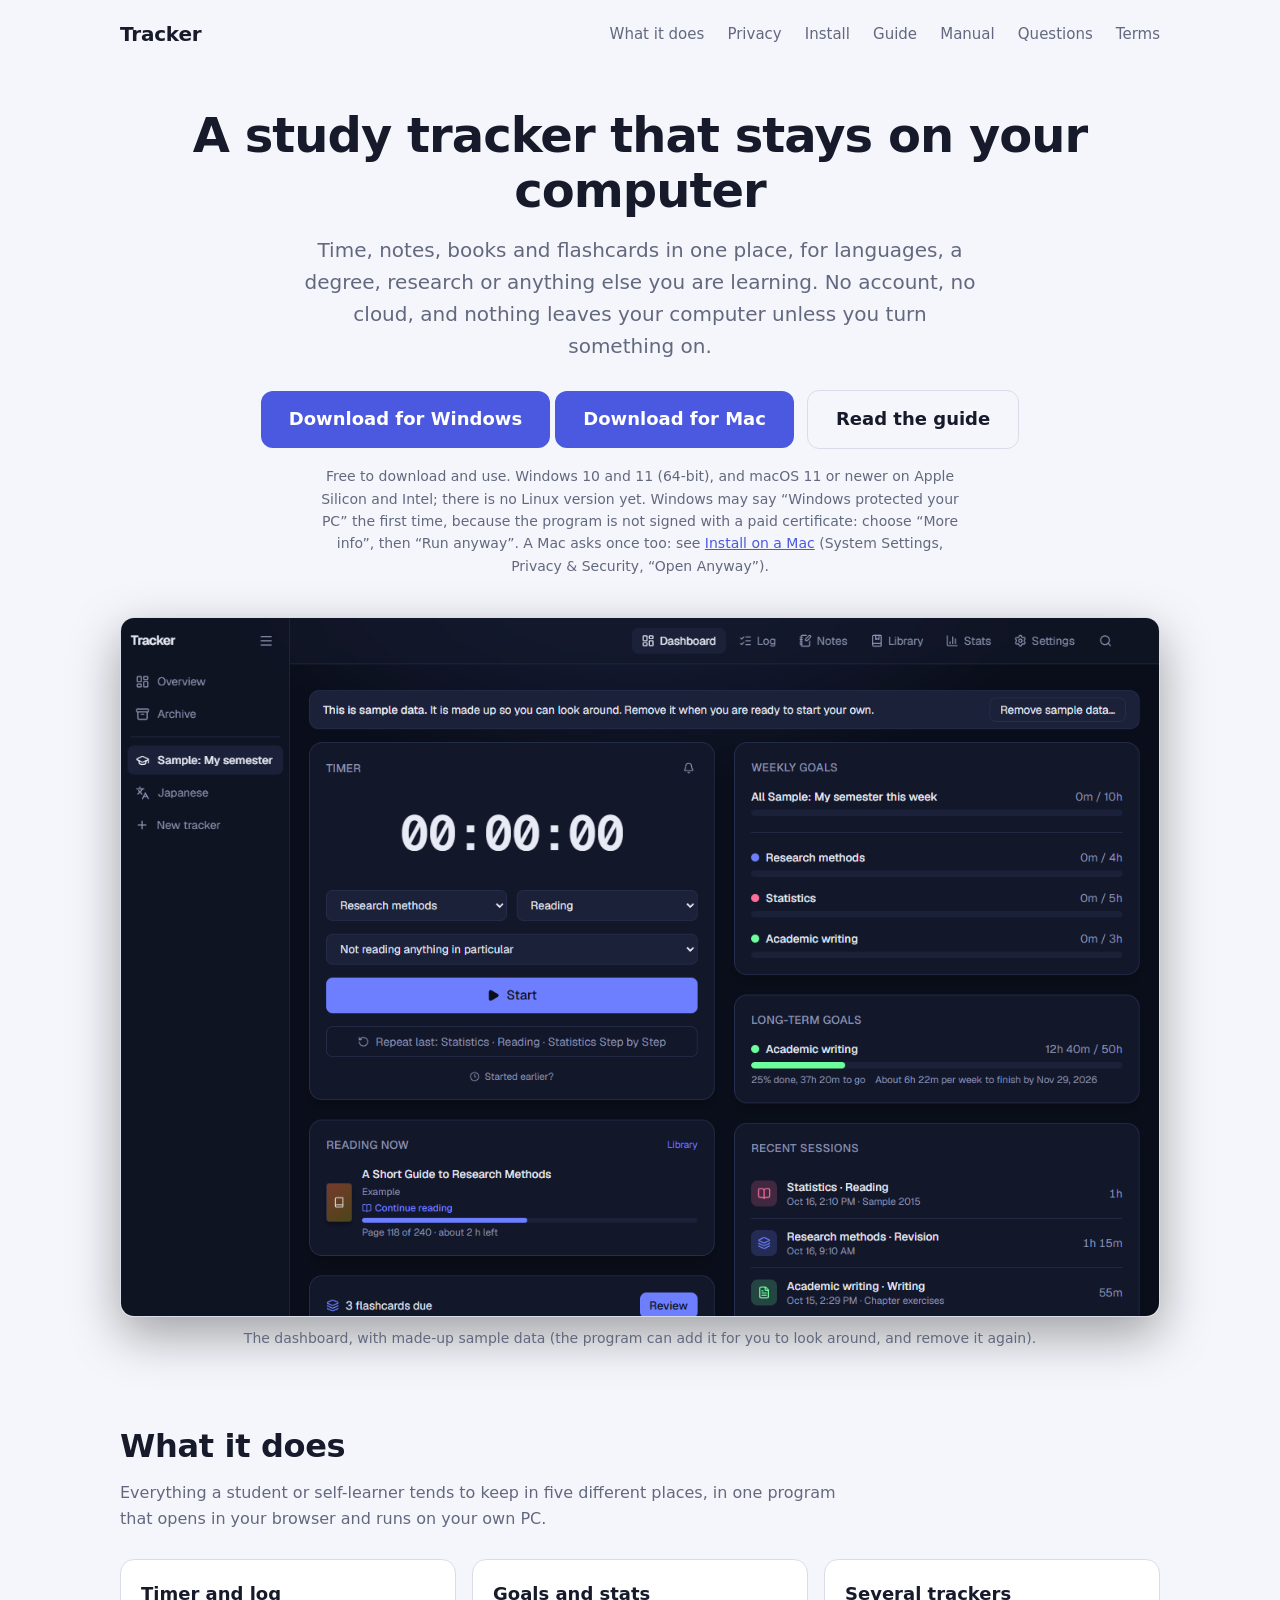
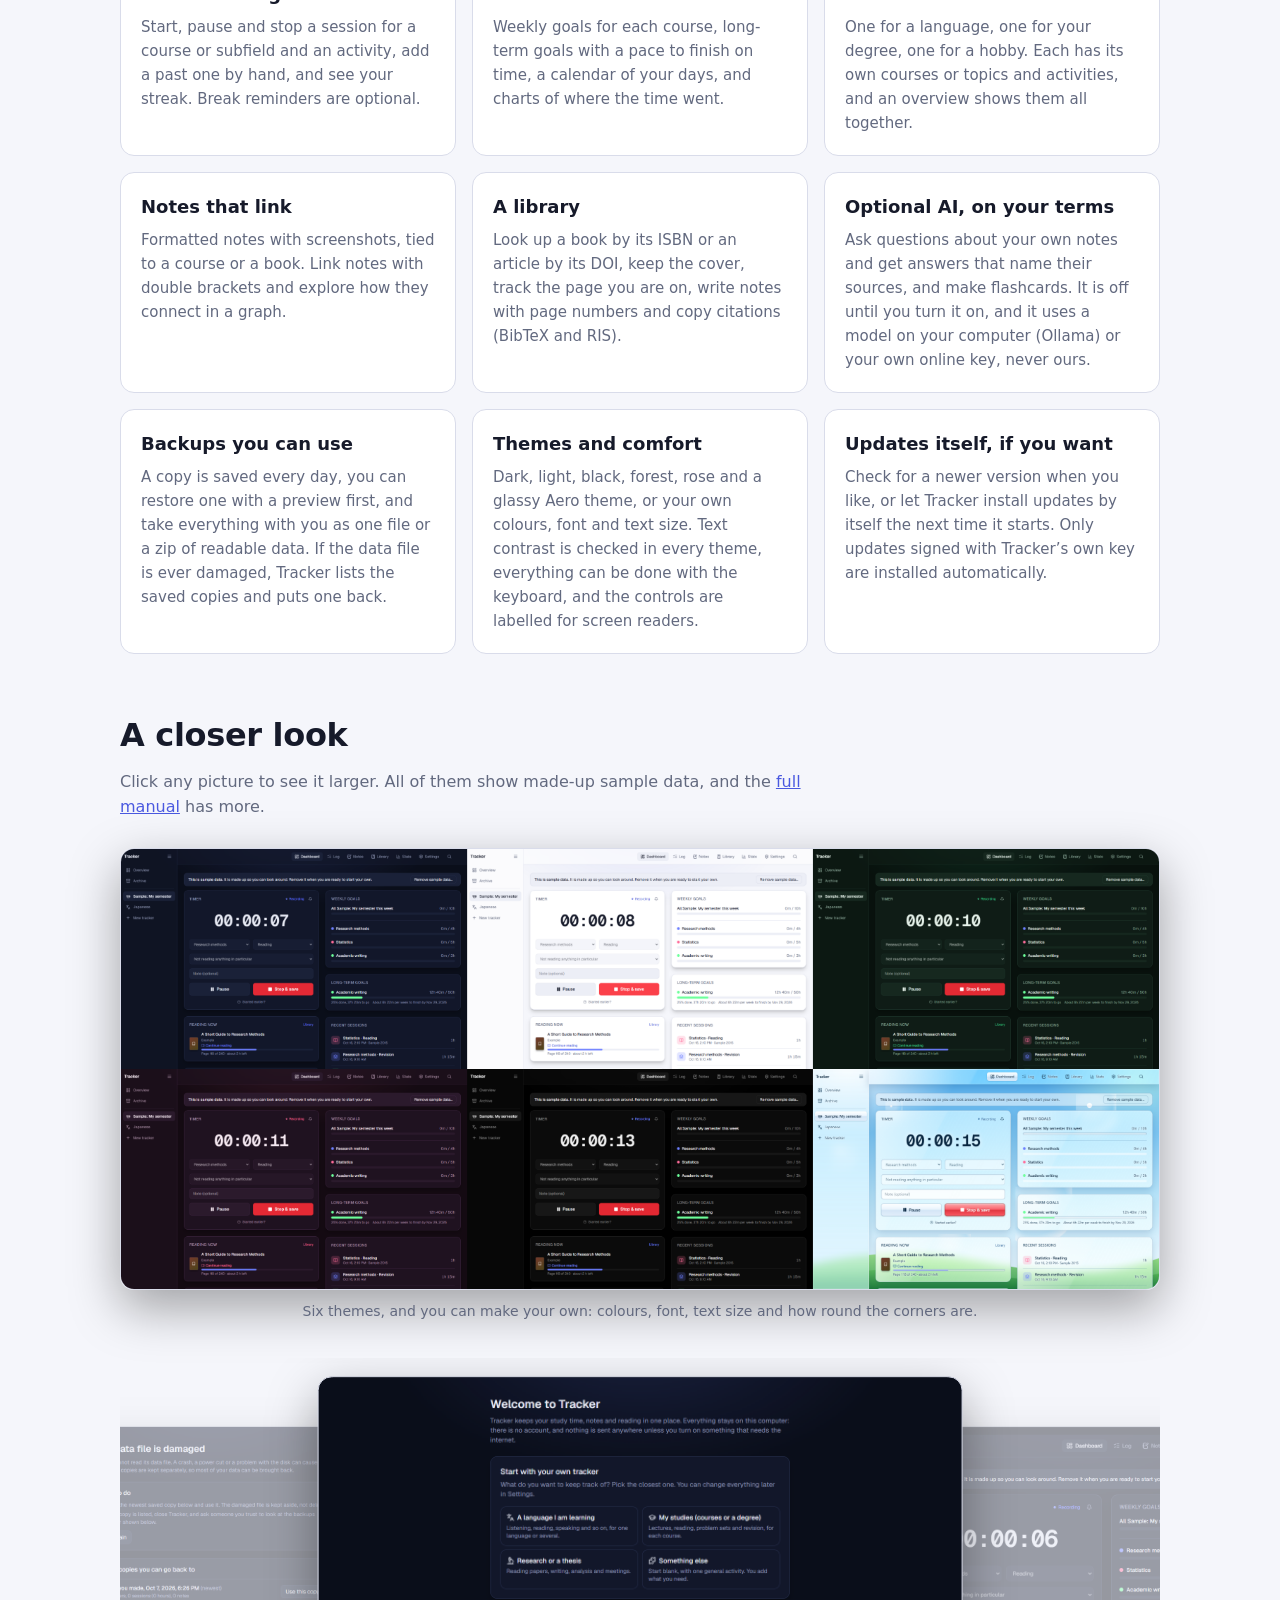
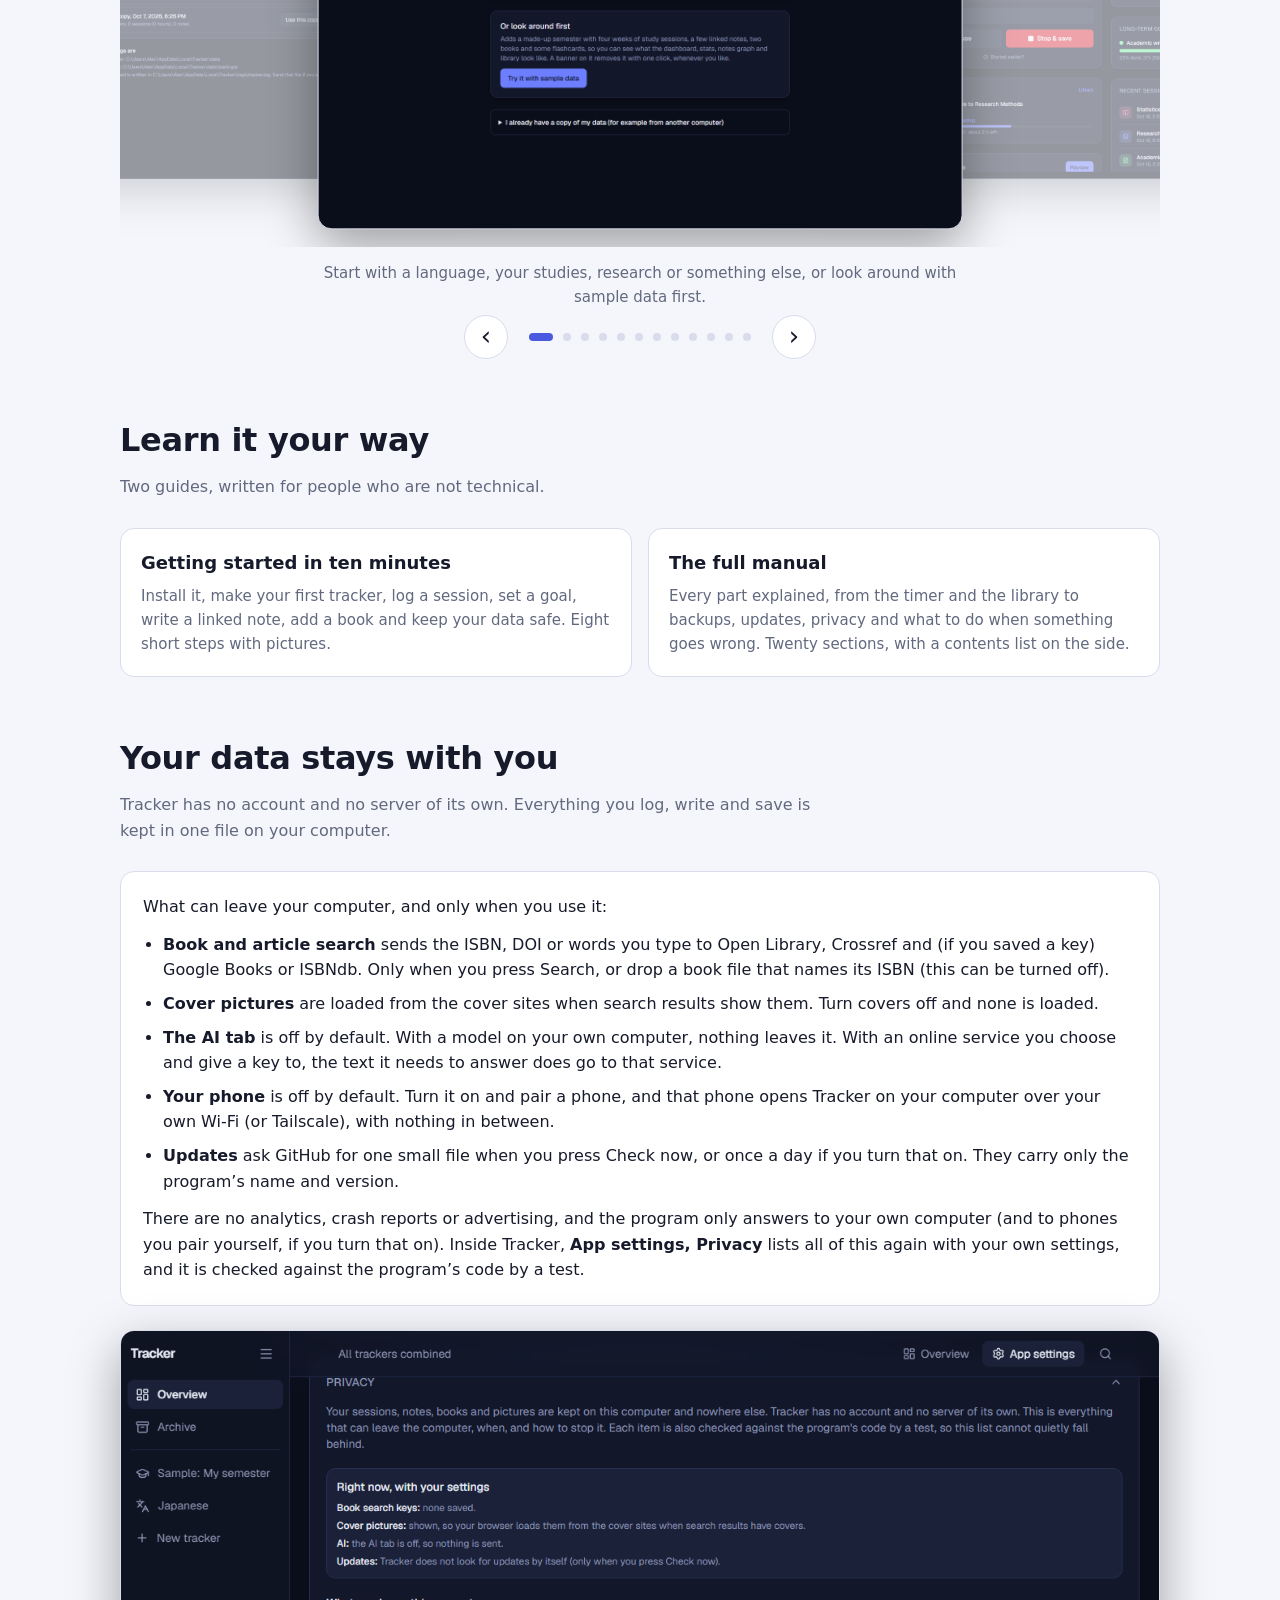
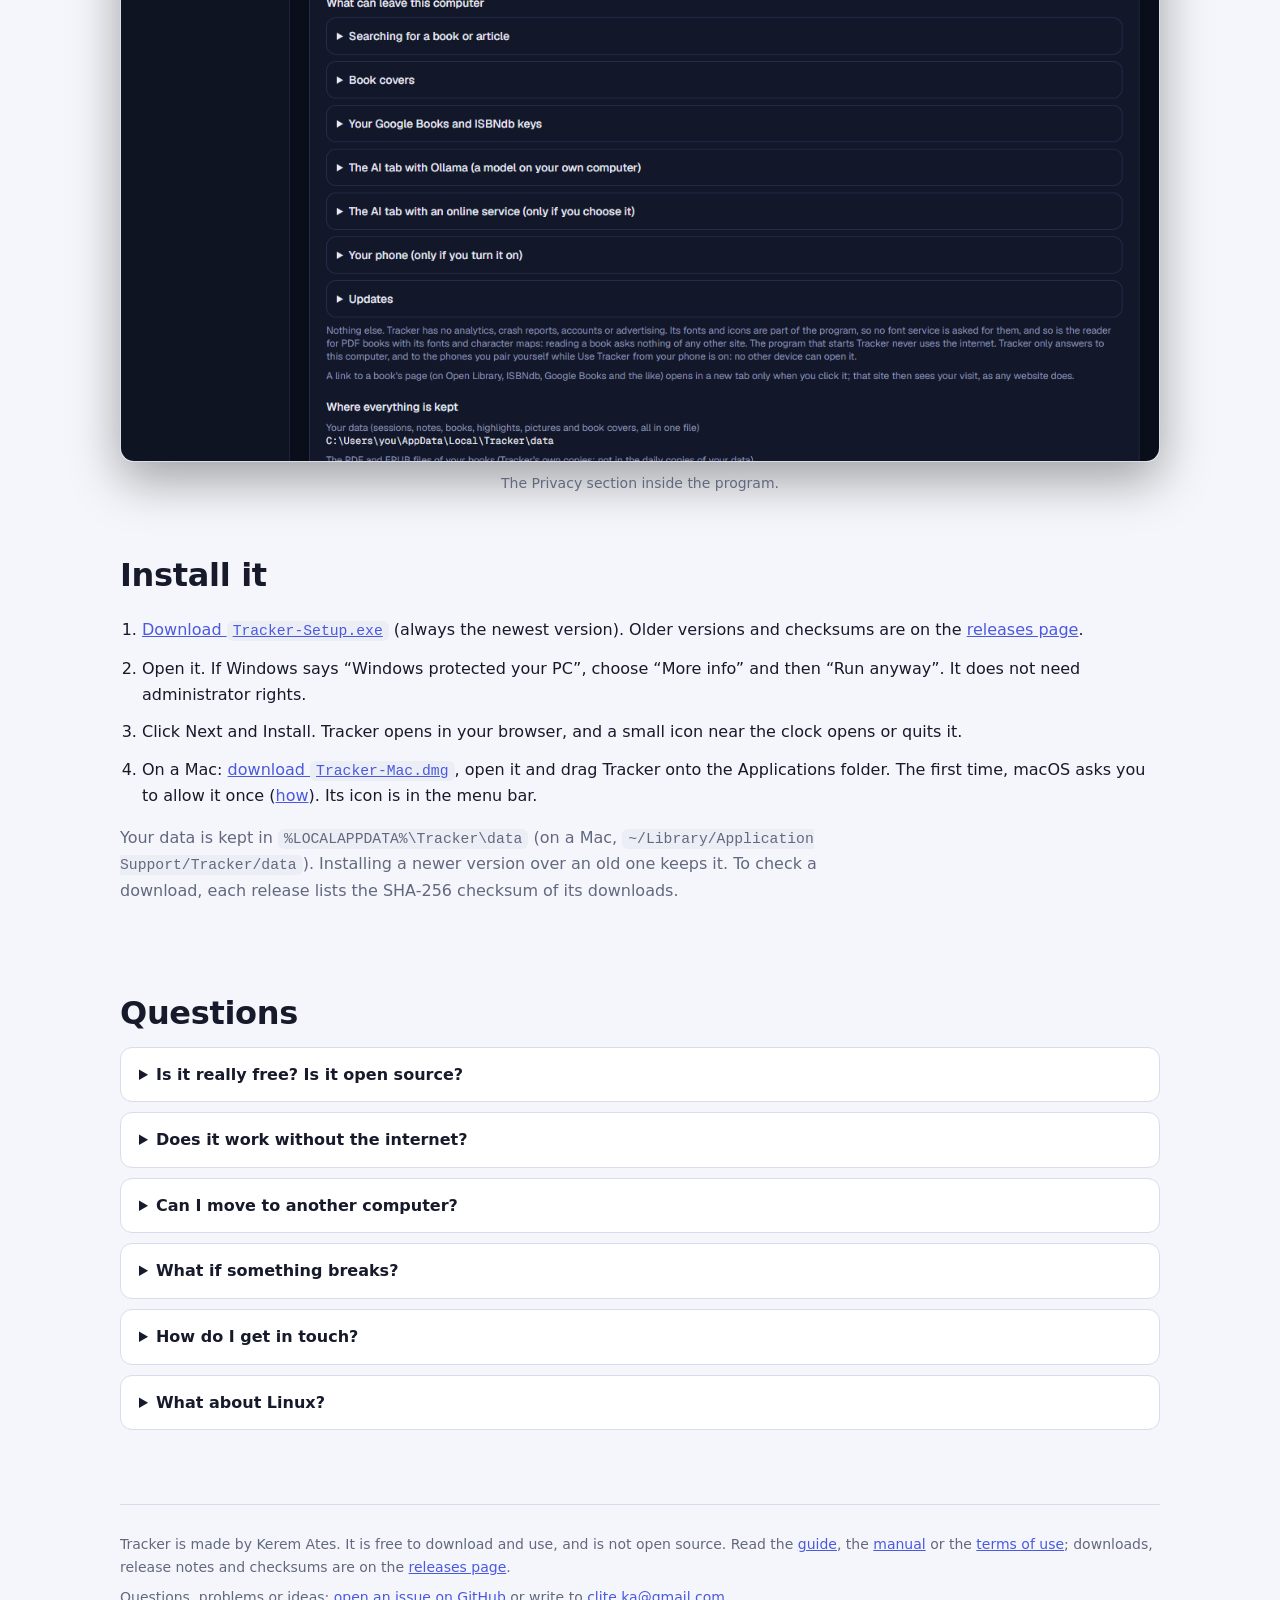
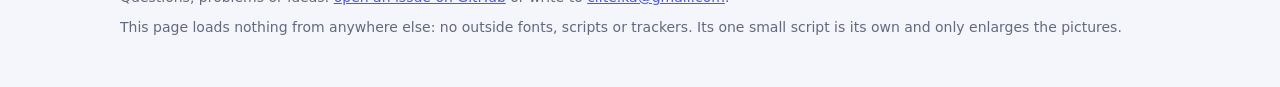
==== docs/index.html @ 674908ce "Update the site" ====
<!doctype html>
<html lang="en">
<head>
<meta charset="utf-8">
<meta name="viewport" content="width=device-width, initial-scale=1">
<meta name="theme-color" content="#0a0e1a">
<title>Tracker: a private study tracker that lives on your computer</title>
<meta name="description" content="Tracker keeps your study time, notes, books and flashcards in one place, on your own Windows PC or Mac. No account, no cloud, nothing sent anywhere unless you turn something on. Free to download.">
<meta property="og:title" content="Tracker: a private study tracker that lives on your computer">
<meta property="og:description" content="Study time, notes, books and flashcards in one place. No account. Your data stays on your computer.">
<meta property="og:type" content="website">
<meta property="og:image" content="https://cliteka-cell.github.io/tracker-releases/img/dashboard.png">
<link rel="icon" href="data:image/svg+xml,%3Csvg xmlns='http://www.w3.org/2000/svg' viewBox='0 0 32 32'%3E%3Crect x='3' y='5' width='26' height='18' rx='3' fill='%236d7fff'/%3E%3Crect x='12' y='25' width='8' height='3' fill='%236d7fff'/%3E%3Ccircle cx='16' cy='14' r='6' fill='%230a0e1a'/%3E%3Cpath d='M16 10v4l3 2' stroke='%23fff' stroke-width='1.8' fill='none' stroke-linecap='round'/%3E%3C/svg%3E">
<style>
:root {
  color-scheme: dark light;
  --bg: #0a0e1a;
  --surface: #12172a;
  --surface-2: #1a2138;
  --border: #262f4d;
  --fg: #e8ebf5;
  --muted: #8b93b0;
  --accent: #6d7fff;
  --accent-fg: #0a0e1a;
  --glow: rgba(109, 127, 255, 0.16);
}
@media (prefers-color-scheme: light) {
  :root {
    --bg: #f5f6fb;
    --surface: #ffffff;
    --surface-2: #eceef6;
    --border: #d9dcea;
    --fg: #161a2a;
    --muted: #62697f;
    --accent: #4a59e0;
    --accent-fg: #ffffff;
    --glow: rgba(79, 95, 232, 0.1);
  }
}
* { box-sizing: border-box; }
html { scroll-behavior: smooth; }
body {
  margin: 0;
  background: var(--bg) radial-gradient(ellipse 900px 480px at 50% -8%, var(--glow), transparent 60%) no-repeat;
  color: var(--fg);
  font: 16px/1.6 system-ui, -apple-system, "Segoe UI", Roboto, sans-serif;
}
a { color: var(--accent); }
a:focus-visible, summary:focus-visible { outline: 3px solid var(--accent); outline-offset: 3px; border-radius: 4px; }
.wrap { max-width: 1080px; margin: 0 auto; padding: 0 20px; }
header.top { display: flex; flex-wrap: wrap; align-items: center; justify-content: space-between; gap: 12px; padding: 18px 0; }
.brand { font-weight: 700; font-size: 20px; letter-spacing: -0.01em; color: var(--fg); text-decoration: none; }
nav a { margin-left: 18px; color: var(--muted); text-decoration: none; font-size: 15px; }
nav a:hover { color: var(--fg); text-decoration: underline; }
.hero { padding: 40px 0 24px; text-align: center; }
h1 { font-size: clamp(30px, 5vw, 48px); line-height: 1.15; margin: 0 0 16px; letter-spacing: -0.02em; }
.lead { font-size: clamp(17px, 2.2vw, 20px); color: var(--muted); max-width: 680px; margin: 0 auto 28px; }
.button { display: inline-block; background: var(--accent); color: var(--accent-fg); font-weight: 600; text-decoration: none; padding: 14px 28px; border-radius: 12px; font-size: 18px; }
.button:hover { filter: brightness(1.1); }
.button.quiet { background: transparent; color: var(--fg); border: 1px solid var(--border); margin-left: 8px; }
.small { font-size: 14px; color: var(--muted); max-width: 640px; margin: 16px auto 0; }
.shot { margin: 0; }
.shot img { display: block; width: 100%; height: auto; border: 1px solid var(--border); border-radius: 14px; box-shadow: 0 18px 50px rgba(0, 0, 0, 0.35); }
.shot figcaption { color: var(--muted); font-size: 14px; margin-top: 10px; text-align: center; }
.hero .shot { margin-top: 40px; }
section { padding: 48px 0 8px; }
h2 { font-size: clamp(24px, 3.4vw, 32px); margin: 0 0 8px; letter-spacing: -0.01em; }
.section-lead { color: var(--muted); margin: 0 0 28px; max-width: 720px; }
.grid { display: grid; gap: 16px; grid-template-columns: repeat(auto-fit, minmax(290px, 1fr)); }
.card { background: var(--surface); border: 1px solid var(--border); border-radius: 14px; padding: 20px; }
.card h3 { margin: 0 0 6px; font-size: 18px; }
.card p { margin: 0; color: var(--muted); font-size: 15px; }
.gallery { display: grid; gap: 28px; grid-template-columns: repeat(auto-fit, minmax(420px, 1fr)); }
.gallery .wide { grid-column: 1 / -1; }
.card h3 a { color: var(--fg); text-decoration: none; }
.card h3 a:hover { text-decoration: underline; }
@media (max-width: 520px) { .gallery { grid-template-columns: 1fr; } }
ol.steps { padding-left: 22px; }
ol.steps li { margin: 0 0 12px; }
.panel { background: var(--surface); border: 1px solid var(--border); border-radius: 14px; padding: 22px; }
.panel ul { margin: 12px 0 0; padding-left: 20px; }
.panel li { margin: 0 0 8px; }
code { background: var(--surface-2); padding: 2px 6px; border-radius: 6px; font-size: 0.92em; }
details { background: var(--surface); border: 1px solid var(--border); border-radius: 12px; padding: 14px 18px; margin: 0 0 10px; }
summary { cursor: pointer; font-weight: 600; }
details p { margin: 10px 0 0; color: var(--muted); }
footer { margin-top: 56px; padding: 28px 0 44px; border-top: 1px solid var(--border); color: var(--muted); font-size: 14px; }
footer p { margin: 0 0 8px; }
</style>
<link rel="stylesheet" href="gallery.css">
</head>
<body>
<div class="wrap">
  <header class="top">
    <a class="brand" href="#top">Tracker</a>
    <nav aria-label="Sections">
      <a href="#features">What it does</a>
      <a href="#privacy">Privacy</a>
      <a href="#install">Install</a>
      <a href="guide.html">Guide</a>
      <a href="manual.html">Manual</a>
      <a href="#questions">Questions</a>
      <a href="terms.html">Terms</a>
    </nav>
  </header>

  <main id="top">
    <div class="hero">
      <h1>A study tracker that stays on your computer</h1>
      <p class="lead">Time, notes, books and flashcards in one place, for languages, a degree, research or anything else you are learning. No account, no cloud, and nothing leaves your computer unless you turn something on.</p>
      <p>
        <a class="button" href="https://github.com/cliteka-cell/tracker-releases/releases/latest/download/Tracker-Setup.exe">Download for Windows</a>
        <a class="button" href="https://github.com/cliteka-cell/tracker-releases/releases/latest/download/Tracker-Mac.dmg">Download for Mac</a>
        <a class="button quiet" href="guide.html">Read the guide</a>
      </p>
      <p class="small">Free to download and use. Windows 10 and 11 (64-bit), and macOS 11 or newer on Apple Silicon and Intel; there is no Linux version yet. Windows may say &ldquo;Windows protected your PC&rdquo; the first time, because the program is not signed with a paid certificate: choose &ldquo;More info&rdquo;, then &ldquo;Run anyway&rdquo;. A Mac asks once too: see <a href="manual.html#mac">Install on a Mac</a> (System Settings, Privacy &amp; Security, &ldquo;Open Anyway&rdquo;).</p>
      <figure class="shot">
        <a class="zoom" href="img/dashboard.png"><img src="img/dashboard.png" width="1280" height="860" alt="The Tracker dashboard: a timer with a Start button, weekly goals with progress bars for three courses, a long-term goal, the book being read and the most recent study sessions."></a>
        <figcaption>The dashboard, with made-up sample data (the program can add it for you to look around, and remove it again).</figcaption>
      </figure>
    </div>

    <section id="features" aria-labelledby="features-title">
      <h2 id="features-title">What it does</h2>
      <p class="section-lead">Everything a student or self-learner tends to keep in five different places, in one program that opens in your browser and runs on your own PC.</p>
      <div class="grid">
        <div class="card"><h3>Timer and log</h3><p>Start, pause and stop a session for a course or subfield and an activity, add a past one by hand, and see your streak. Break reminders are optional.</p></div>
        <div class="card"><h3>Goals and stats</h3><p>Weekly goals for each course, long-term goals with a pace to finish on time, a calendar of your days, and charts of where the time went.</p></div>
        <div class="card"><h3>Several trackers</h3><p>One for a language, one for your degree, one for a hobby. Each has its own courses or topics and activities, and an overview shows them all together.</p></div>
        <div class="card"><h3>Notes that link</h3><p>Formatted notes with screenshots, tied to a course or a book. Link notes with double brackets and explore how they connect in a graph.</p></div>
        <div class="card"><h3>A library</h3><p>Look up a book by its ISBN or an article by its DOI, keep the cover, track the page you are on, write notes with page numbers and copy citations (BibTeX and RIS).</p></div>
        <div class="card"><h3>Optional AI, on your terms</h3><p>Ask questions about your own notes and get answers that name their sources, and make flashcards. It is off until you turn it on, and it uses a model on your computer (Ollama) or your own online key, never ours.</p></div>
        <div class="card"><h3>Backups you can use</h3><p>A copy is saved every day, you can restore one with a preview first, and take everything with you as one file or a zip of readable data. If the data file is ever damaged, Tracker lists the saved copies and puts one back.</p></div>
        <div class="card"><h3>Themes and comfort</h3><p>Dark, light, black, forest, rose and a glassy Aero theme, or your own colours, font and text size. Text contrast is checked in every theme, everything can be done with the keyboard, and the controls are labelled for screen readers.</p></div>
        <div class="card"><h3>Updates itself, if you want</h3><p>Check for a newer version when you like, or let Tracker install updates by itself the next time it starts. Only updates signed with Tracker&rsquo;s own key are installed automatically.</p></div>
      </div>
    </section>

    <section id="look" aria-labelledby="look-title">
      <h2 id="look-title">A closer look</h2>
      <p class="section-lead">Click any picture to see it larger. All of them show made-up sample data, and the <a href="manual.html">full manual</a> has more.</p>
      <div class="gallery single">
        <figure class="shot wide"><a class="zoom" href="img/themes.png"><img loading="lazy" src="img/themes.png" width="1472" height="624" alt="The same dashboard with a running timer shown in six themes side by side: midnight, light, forest, rose, black and the glassy Frutiger Aero."></a><figcaption>Six themes, and you can make your own: colours, font, text size and how round the corners are.</figcaption></figure>
      </div>
      <div class="gallery" data-coverflow aria-label="Screenshots of Tracker" style="margin-top:36px">
        <figure class="shot"><a class="zoom" href="img/welcome.png"><img loading="lazy" src="img/welcome.png" width="1280" height="940" alt="The Tracker welcome page: four starting points (a language, my studies, research or a thesis, something else) and a button to try it with sample data."></a><figcaption>Start with a language, your studies, research or something else, or look around with sample data first.</figcaption></figure>
        <figure class="shot"><a class="zoom" href="img/timer-running.png"><img loading="lazy" src="img/timer-running.png" width="1280" height="860" alt="The dashboard while a session is being timed: a clock at 00:00:06 with a Recording label, Pause and Stop and save buttons, and weekly goal bars beside it."></a><figcaption>The timer keeps running if you close the page. Started late? Move the start back.</figcaption></figure>
        <figure class="shot"><a class="zoom" href="img/log.png"><img loading="lazy" src="img/log.png" width="1280" height="940" alt="The log page: an Add a past session button, filters by course, activity and book, and the list of all sessions."></a><figcaption>Forgot to start the timer? Add a past session by hand, and edit or delete any session later.</figcaption></figure>
        <figure class="shot"><a class="zoom" href="img/notes.png"><img loading="lazy" src="img/notes.png" width="1280" height="900" alt="The notes page as cards: a pinned note above the others, each with a few lines of its text, its course dots and its date, under the Cards, Graph and Flashcards tabs."></a><figcaption>Notes link to each other with double brackets, and show what links back.</figcaption></figure>
        <figure class="shot"><a class="zoom" href="img/graph.png"><img loading="lazy" src="img/graph.png" width="1280" height="900" alt="The notes graph: notes, courses and books drawn as coloured dots and shapes joined by lines, with labels such as Sampling, Hypotheses and p-values, and dashed lines from notes to the notes they are under."></a><figcaption>The notes graph shows how your notes, courses and books connect.</figcaption></figure>
        <figure class="shot"><a class="zoom" href="img/library.png"><img loading="lazy" src="img/library.png" width="1280" height="900" alt="The library: two books with reading progress, pages per hour, an estimate of the time left and a field for the page you are on."></a><figcaption>The library tracks what you read, how fast, and how long it will take.</figcaption></figure>
        <figure class="shot"><a class="zoom" href="img/reader.png"><img loading="lazy" src="img/reader.png" width="1280" height="900" alt="The reader: a PDF page with its first two lines highlighted in yellow, and the Notes panel beside it listing the highlight and the notes about the book."></a><figcaption>Read your PDFs and EPUBs in Tracker, with highlights and notes beside the page.</figcaption></figure>
        <figure class="shot"><a class="zoom" href="img/writing.png"><img loading="lazy" src="img/writing.png" width="1280" height="900" alt="A document in Writing: a title and three paragraphs under a toolbar with headings, fonts, lists, Cite, Footnote, Example and IPA."></a><figcaption>Write essays and chapters with citations from your library.</figcaption></figure>
        <figure class="shot"><a class="zoom" href="img/stats.png"><img loading="lazy" src="img/stats.png" width="1280" height="900" alt="The stats page: a bar chart of daily study time over 30 days split by course and coloured by activity, above a comparison of this week with last week."></a><figcaption>Stats: where the time went, and how this week compares.</figcaption></figure>
        <figure class="shot"><a class="zoom" href="img/overview.png"><img loading="lazy" src="img/overview.png" width="1280" height="900" alt="The overview page that adds up two trackers: totals for today, this week and all time, a day streak, a daily chart and a split of time by tracker."></a><figcaption>The overview adds up all your trackers, for example a language and a degree.</figcaption></figure>
        <figure class="shot"><a class="zoom" href="img/settings-data.png"><img loading="lazy" src="img/settings-data.png" width="1280" height="900" alt="The Data and backups part of settings: three download buttons, Back up now and Import from a file buttons and the list of saved copies, each with a Restore button."></a><figcaption>A copy is saved every day. Put any of them back, or take everything with you.</figcaption></figure>
        <figure class="shot"><a class="zoom" href="img/damaged.png"><img loading="lazy" src="img/damaged.png" width="1280" height="900" alt="The page Tracker shows when its data file is damaged: what to do, and a list of saved copies with a Use this copy button."></a><figcaption>If the data file is ever damaged, Tracker says so plainly and offers saved copies to go back to.</figcaption></figure>
      </div>
    </section>

    <section id="learn" aria-labelledby="learn-title">
      <h2 id="learn-title">Learn it your way</h2>
      <p class="section-lead">Two guides, written for people who are not technical.</p>
      <div class="grid">
        <div class="card"><h3><a href="guide.html">Getting started in ten minutes</a></h3><p>Install it, make your first tracker, log a session, set a goal, write a linked note, add a book and keep your data safe. Eight short steps with pictures.</p></div>
        <div class="card"><h3><a href="manual.html">The full manual</a></h3><p>Every part explained, from the timer and the library to backups, updates, privacy and what to do when something goes wrong. Twenty sections, with a contents list on the side.</p></div>
      </div>
    </section>

    <section id="privacy" aria-labelledby="privacy-title">
      <h2 id="privacy-title">Your data stays with you</h2>
      <p class="section-lead">Tracker has no account and no server of its own. Everything you log, write and save is kept in one file on your computer.</p>
      <div class="panel">
        <p style="margin:0">What can leave your computer, and only when you use it:</p>
        <ul>
          <li><strong>Book and article search</strong> sends the ISBN, DOI or words you type to Open Library, Crossref and (if you saved a key) Google Books or ISBNdb. Only when you press Search, or drop a book file that names its ISBN (this can be turned off).</li>
          <li><strong>Cover pictures</strong> are loaded from the cover sites when search results show them. Turn covers off and none is loaded.</li>
          <li><strong>The AI tab</strong> is off by default. With a model on your own computer, nothing leaves it. With an online service you choose and give a key to, the text it needs to answer does go to that service.</li>
          <li><strong>Your phone</strong> is off by default. Turn it on and pair a phone, and that phone opens Tracker on your computer over your own Wi-Fi (or Tailscale), with nothing in between.</li>
          <li><strong>Updates</strong> ask GitHub for one small file when you press Check now, or once a day if you turn that on. They carry only the program&rsquo;s name and version.</li>
        </ul>
        <p style="margin:12px 0 0">There are no analytics, crash reports or advertising, and the program only answers to your own computer (and to phones you pair yourself, if you turn that on). Inside Tracker, <strong>App settings, Privacy</strong> lists all of this again with your own settings, and it is checked against the program&rsquo;s code by a test.</p>
      </div>
      <figure class="shot" style="margin-top:24px"><a class="zoom" href="img/privacy.png"><img loading="lazy" src="img/privacy.png" width="1280" height="900" alt="The Privacy section of Tracker's settings: a summary of what is happening right now with the person's settings, and a list of what can leave the computer, each item with when, what is sent, where to and how to stop it."></a><figcaption>The Privacy section inside the program.</figcaption></figure>
    </section>

    <section id="install" aria-labelledby="install-title">
      <h2 id="install-title">Install it</h2>
      <ol class="steps">
        <li><a href="https://github.com/cliteka-cell/tracker-releases/releases/latest/download/Tracker-Setup.exe">Download <code>Tracker-Setup.exe</code></a> (always the newest version). Older versions and checksums are on the <a href="https://github.com/cliteka-cell/tracker-releases/releases">releases page</a>.</li>
        <li>Open it. If Windows says &ldquo;Windows protected your PC&rdquo;, choose &ldquo;More info&rdquo; and then &ldquo;Run anyway&rdquo;. It does not need administrator rights.</li>
        <li>Click Next and Install. Tracker opens in your browser, and a small icon near the clock opens or quits it.</li>
        <li>On a Mac: <a href="https://github.com/cliteka-cell/tracker-releases/releases/latest/download/Tracker-Mac.dmg">download <code>Tracker-Mac.dmg</code></a>, open it and drag Tracker onto the Applications folder. The first time, macOS asks you to allow it once (<a href="manual.html#mac">how</a>). Its icon is in the menu bar.</li>
      </ol>
      <p class="section-lead" style="margin-top:16px">Your data is kept in <code>%LOCALAPPDATA%\Tracker\data</code> (on a Mac, <code>~/Library/Application Support/Tracker/data</code>). Installing a newer version over an old one keeps it. To check a download, each release lists the SHA-256 checksum of its downloads.</p>
    </section>

    <section id="questions" aria-labelledby="questions-title">
      <h2 id="questions-title">Questions</h2>
      <details><summary>Is it really free? Is it open source?</summary><p>It is free: downloading and using Tracker costs nothing. It is not open source: the program&rsquo;s code is not published. The <a href="terms.html">terms of use</a> say what you may do with it.</p></details>
      <details><summary>Does it work without the internet?</summary><p>Yes. The timer, log, notes, goals, stats, backups and the AI tab with a model on your own computer all work offline. Only book lookups, covers, updates and an online AI service need a connection.</p></details>
      <details><summary>Can I move to another computer?</summary><p>Yes. In App settings, Data and backups you can take everything with you as one file or as a zip of readable data (pictures included), and restore it on the other computer. Saved keys are left out of those files on purpose.</p></details>
      <details><summary>What if something breaks?</summary><p>Tracker explains problems in plain words (a full disk, a damaged data file) and keeps a log file; App settings, About shows where. If you ask for help, read the log first: a failed save can leave a piece of what you were saving in it. You can <a href="https://github.com/cliteka-cell/tracker-releases/issues">open an issue on GitHub</a>, or write to <a href="mailto:clite.ka@gmail.com">clite.ka@gmail.com</a>.</p></details>
      <details><summary>How do I get in touch?</summary><p>Write to <a href="mailto:clite.ka@gmail.com">clite.ka@gmail.com</a>, or <a href="https://github.com/cliteka-cell/tracker-releases/issues">open an issue on GitHub</a> if you have a GitHub account. Questions, problems and ideas are all welcome.</p></details>
      <details><summary>What about Linux?</summary><p>Not yet. Tracker runs on Windows 10 and 11 (64-bit) and on macOS 11 or newer (Apple Silicon and Intel).</p></details>
    </section>
  </main>

  <footer>
    <p>Tracker is made by Kerem Ates. It is free to download and use, and is not open source. Read the <a href="guide.html">guide</a>, the <a href="manual.html">manual</a> or the <a href="terms.html">terms of use</a>; downloads, release notes and checksums are on the <a href="https://github.com/cliteka-cell/tracker-releases/releases">releases page</a>.</p>
    <p>Questions, problems or ideas: <a href="https://github.com/cliteka-cell/tracker-releases/issues">open an issue on GitHub</a> or write to <a href="mailto:clite.ka@gmail.com">clite.ka@gmail.com</a>.</p>
    <p>This page loads nothing from anywhere else: no outside fonts, scripts or trackers. Its one small script is its own and only enlarges the pictures.</p>
  </footer>
</div>
<script src="site.js" defer></script>
</body>
</html>
---- docs/gallery.css ----
/* Shared by every page: pictures that open larger, the carousel on the landing page, and the viewer. Colours come from each page's own tokens. */

a.zoom { display: block; cursor: zoom-in; border-radius: 12px; }
a.zoom:focus-visible { outline: 3px solid var(--accent); outline-offset: 3px; }
a.zoom img { transition: filter 0.2s ease; }
a.zoom:hover img { filter: brightness(1.08); }

/* ---- the carousel (the script turns the plain grid of pictures into this; without it the grid stays) ---- */
.gallery.coverflow { display: block; position: relative; }
.cf-stage { position: relative; aspect-ratio: 100 / 47; overflow: hidden; touch-action: pan-y; }
.cf-slide { position: absolute; left: 50%; top: 50%; width: 62%; margin: 0; transform: translate(-50%, -50%); transition: transform 0.45s cubic-bezier(0.4, 0, 0.2, 1), opacity 0.35s ease; }
.cf-slide .shot, .cf-slide a.zoom { margin: 0; }
.cf-slide img { aspect-ratio: 1280 / 900; object-fit: contain; background: #0a0e1a; } /* the screenshots are dark, so any spare room around one is too, in either colour scheme */
.cf-slide figcaption { display: none; }
.cf-slide[data-pos="0"] { z-index: 3; opacity: 1; }
.cf-slide[data-pos="-1"] { z-index: 2; opacity: 0.4; transform: translate(-50%, -50%) translateX(-66%) scale(0.78); }
.cf-slide[data-pos="1"] { z-index: 2; opacity: 0.4; transform: translate(-50%, -50%) translateX(66%) scale(0.78); }
.cf-slide[data-pos="-2"] { z-index: 1; opacity: 0; transform: translate(-50%, -50%) translateX(-120%) scale(0.6); }
.cf-slide[data-pos="2"] { z-index: 1; opacity: 0; transform: translate(-50%, -50%) translateX(120%) scale(0.6); }
.cf-slide[data-pos="far"] { z-index: 0; opacity: 0; transform: translate(-50%, -50%) scale(0.5); }
.cf-slide:not([data-pos="0"]) { pointer-events: none; }
.cf-slide[data-pos="-1"], .cf-slide[data-pos="1"] { pointer-events: auto; cursor: pointer; }
.cf-slide[data-pos="-1"] a.zoom, .cf-slide[data-pos="1"] a.zoom { cursor: pointer; }
.cf-caption { text-align: center; color: var(--muted); font-size: 15px; min-height: 3em; margin: 14px auto 0; max-width: 640px; }
.cf-controls { display: flex; align-items: center; justify-content: center; gap: 18px; margin-top: 6px; }
.cf-arrow, .lb-close, .lb-prev, .lb-next { background: var(--surface); border: 1px solid var(--border); color: var(--fg); width: 44px; height: 44px; border-radius: 50%; font-size: 26px; line-height: 1; cursor: pointer; display: flex; align-items: center; justify-content: center; padding: 0 0 3px; font-family: inherit; }
.cf-arrow:hover, .lb-close:hover, .lb-prev:hover, .lb-next:hover { border-color: var(--accent); }
.cf-arrow:focus-visible, .cf-dot:focus-visible, .lb-close:focus-visible, .lb-prev:focus-visible, .lb-next:focus-visible { outline: 3px solid var(--accent); outline-offset: 3px; }
.cf-dots { display: flex; flex-wrap: wrap; justify-content: center; gap: 4px; }
.cf-dot { background: none; border: 0; padding: 9px 3px; cursor: pointer; }
.cf-dot::before { content: ""; display: block; width: 8px; height: 8px; border-radius: 4px; background: var(--border); transition: width 0.25s ease, background 0.25s ease; }
.cf-dot[aria-current="true"]::before { width: 24px; background: var(--accent); }
@media (max-width: 700px) {
  .cf-stage { aspect-ratio: 1280 / 900; }
  .cf-slide { width: 100%; }
  .cf-slide[data-pos="-1"], .cf-slide[data-pos="1"] { opacity: 0; pointer-events: none; }
  .cf-slide[data-pos="-1"] { transform: translate(-50%, -50%) translateX(-100%); }
  .cf-slide[data-pos="1"] { transform: translate(-50%, -50%) translateX(100%); }
  .cf-slide[data-pos="-2"], .cf-slide[data-pos="2"], .cf-slide[data-pos="far"] { opacity: 0; }
}
@media (prefers-reduced-motion: reduce) {
  .cf-slide, a.zoom img, .cf-dot::before { transition: none; }
}

/* ---- the viewer ---- */
dialog.lightbox { border: 0; padding: 0; margin: 0; width: 100%; max-width: 100vw; height: 100%; max-height: 100vh; background: transparent; color: var(--fg); }
dialog.lightbox::backdrop { background: rgba(4, 7, 16, 0.9); }
dialog.lightbox[open] { display: flex; align-items: center; justify-content: center; }
.lb-figure { margin: 0; display: flex; flex-direction: column; align-items: center; max-width: 100%; padding: 56px 64px 16px; }
.lb-figure img { display: block; max-width: min(100%, 1280px); max-height: calc(100vh - 150px); width: auto; height: auto; border-radius: 12px; border: 1px solid var(--border); background: var(--surface); }
.lb-figure figcaption { color: #e8ebf5; font-size: 15px; text-align: center; margin-top: 12px; max-width: 760px; }
.lb-count { color: #aab1c9; font-size: 13px; margin-top: 4px; }
.lb-close, .lb-prev, .lb-next { position: fixed; background: rgba(18, 23, 42, 0.92); color: #e8ebf5; border-color: #3a4468; z-index: 2; }
.lb-close { top: 14px; right: 14px; }
.lb-prev, .lb-next { top: 50%; transform: translateY(-50%); }
.lb-prev { left: 12px; }
.lb-next { right: 12px; }
.lb-prev[hidden], .lb-next[hidden] { display: none; }
@media (max-width: 700px) { .lb-figure { padding: 60px 8px 12px; } .lb-prev, .lb-next { top: auto; bottom: 14px; transform: none; } .lb-prev { left: 14px; } .lb-next { right: 14px; } }
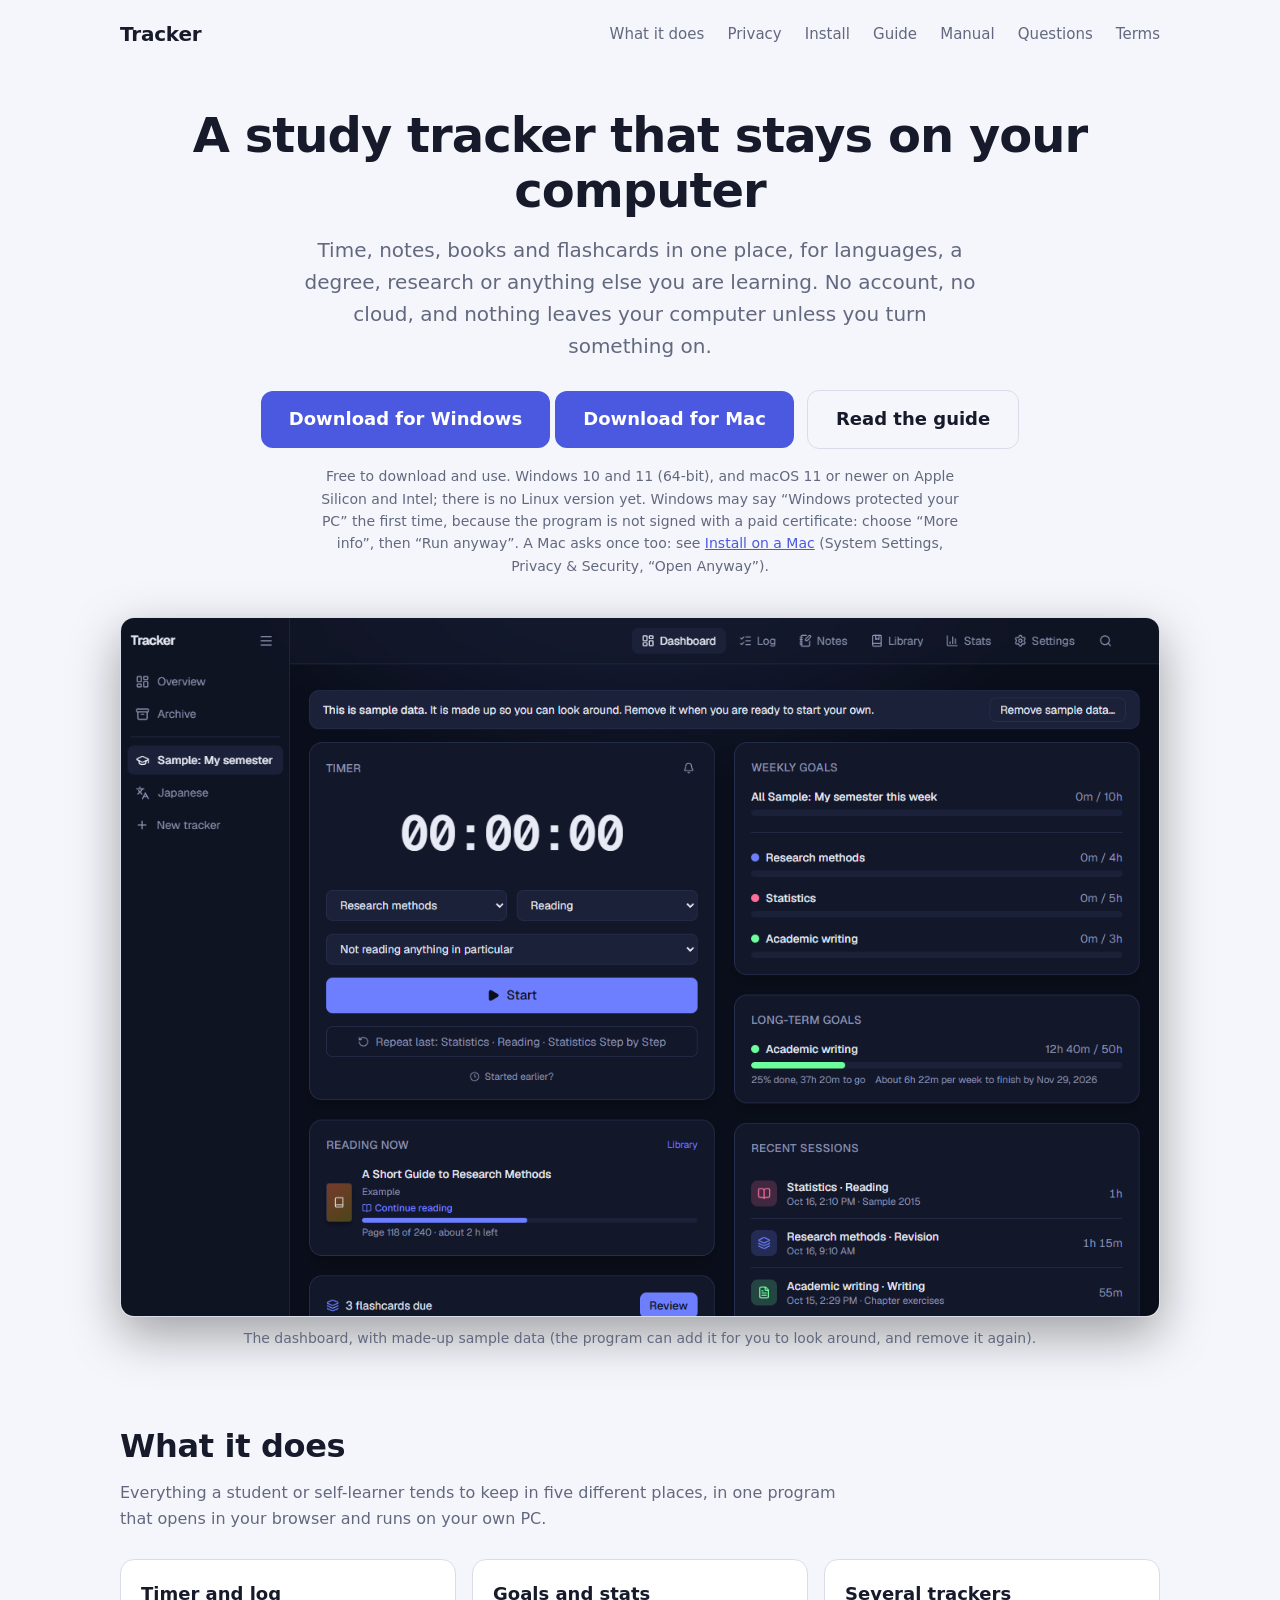
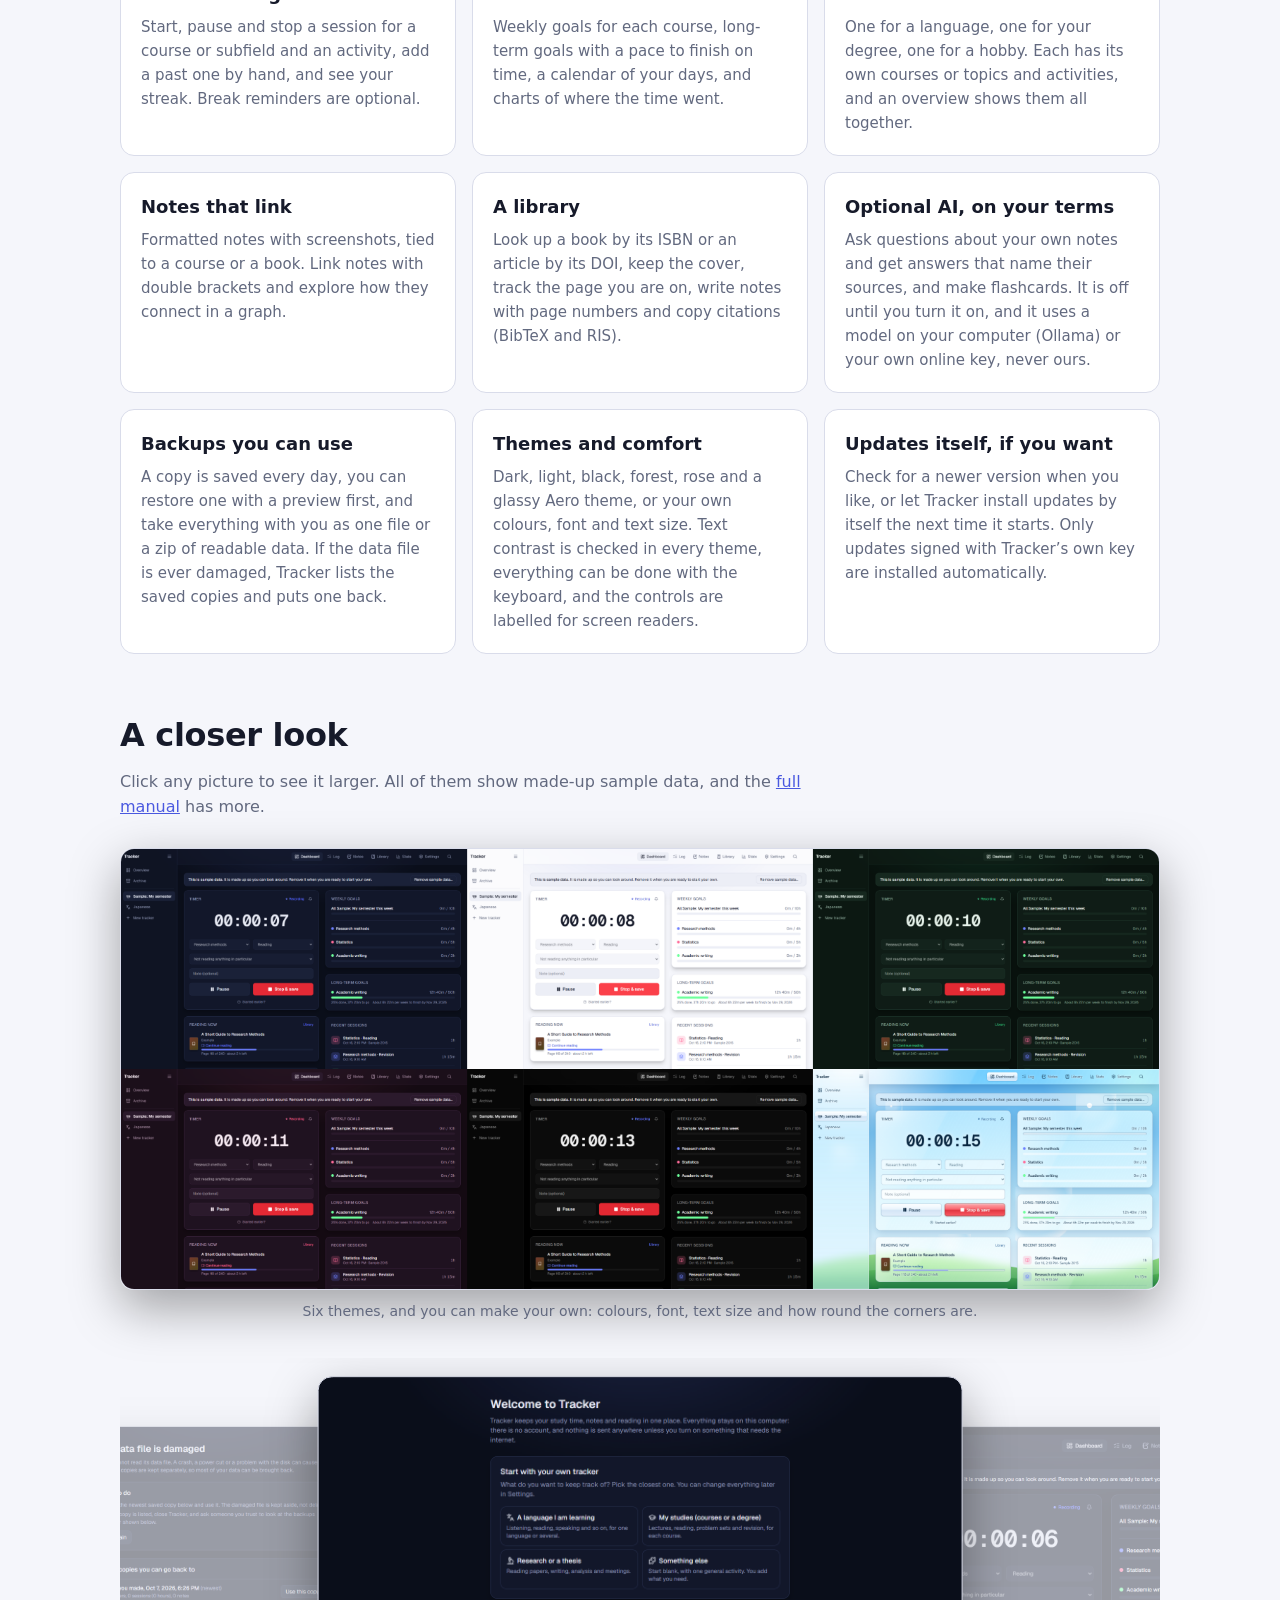
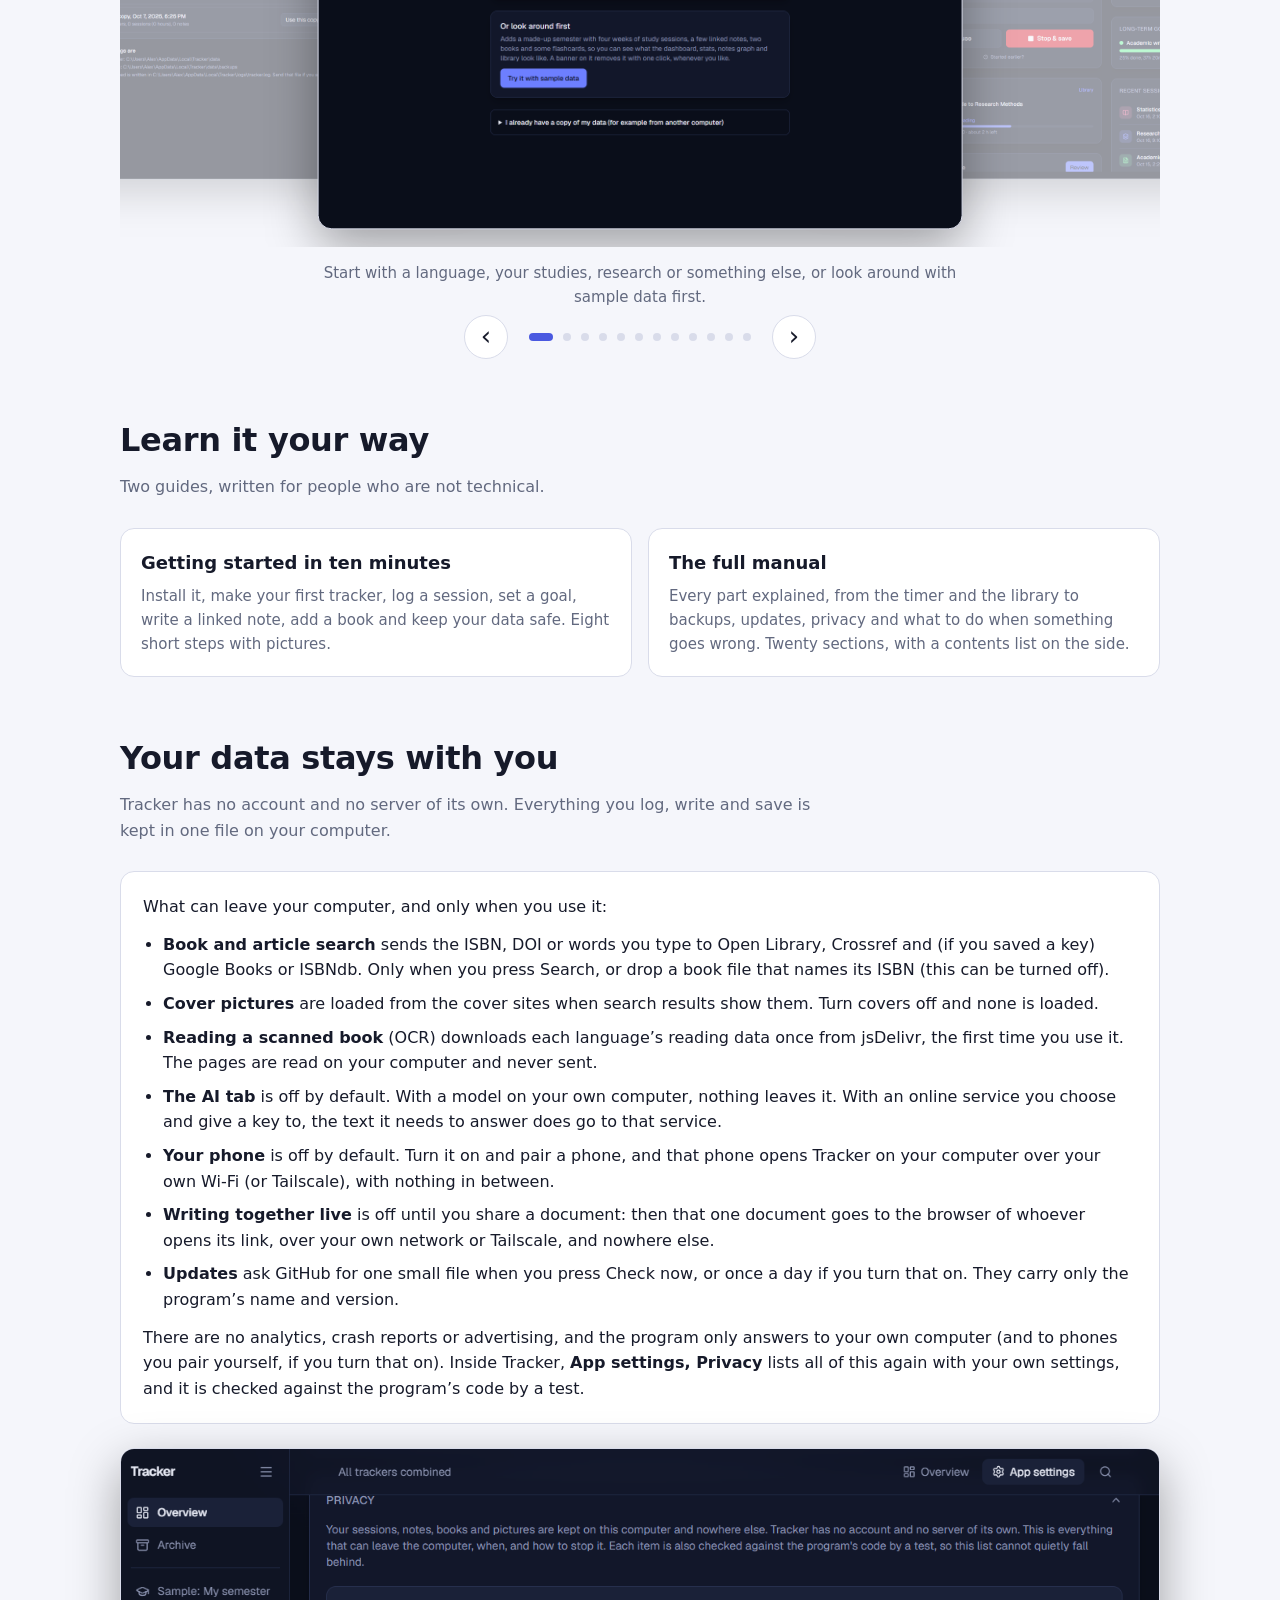
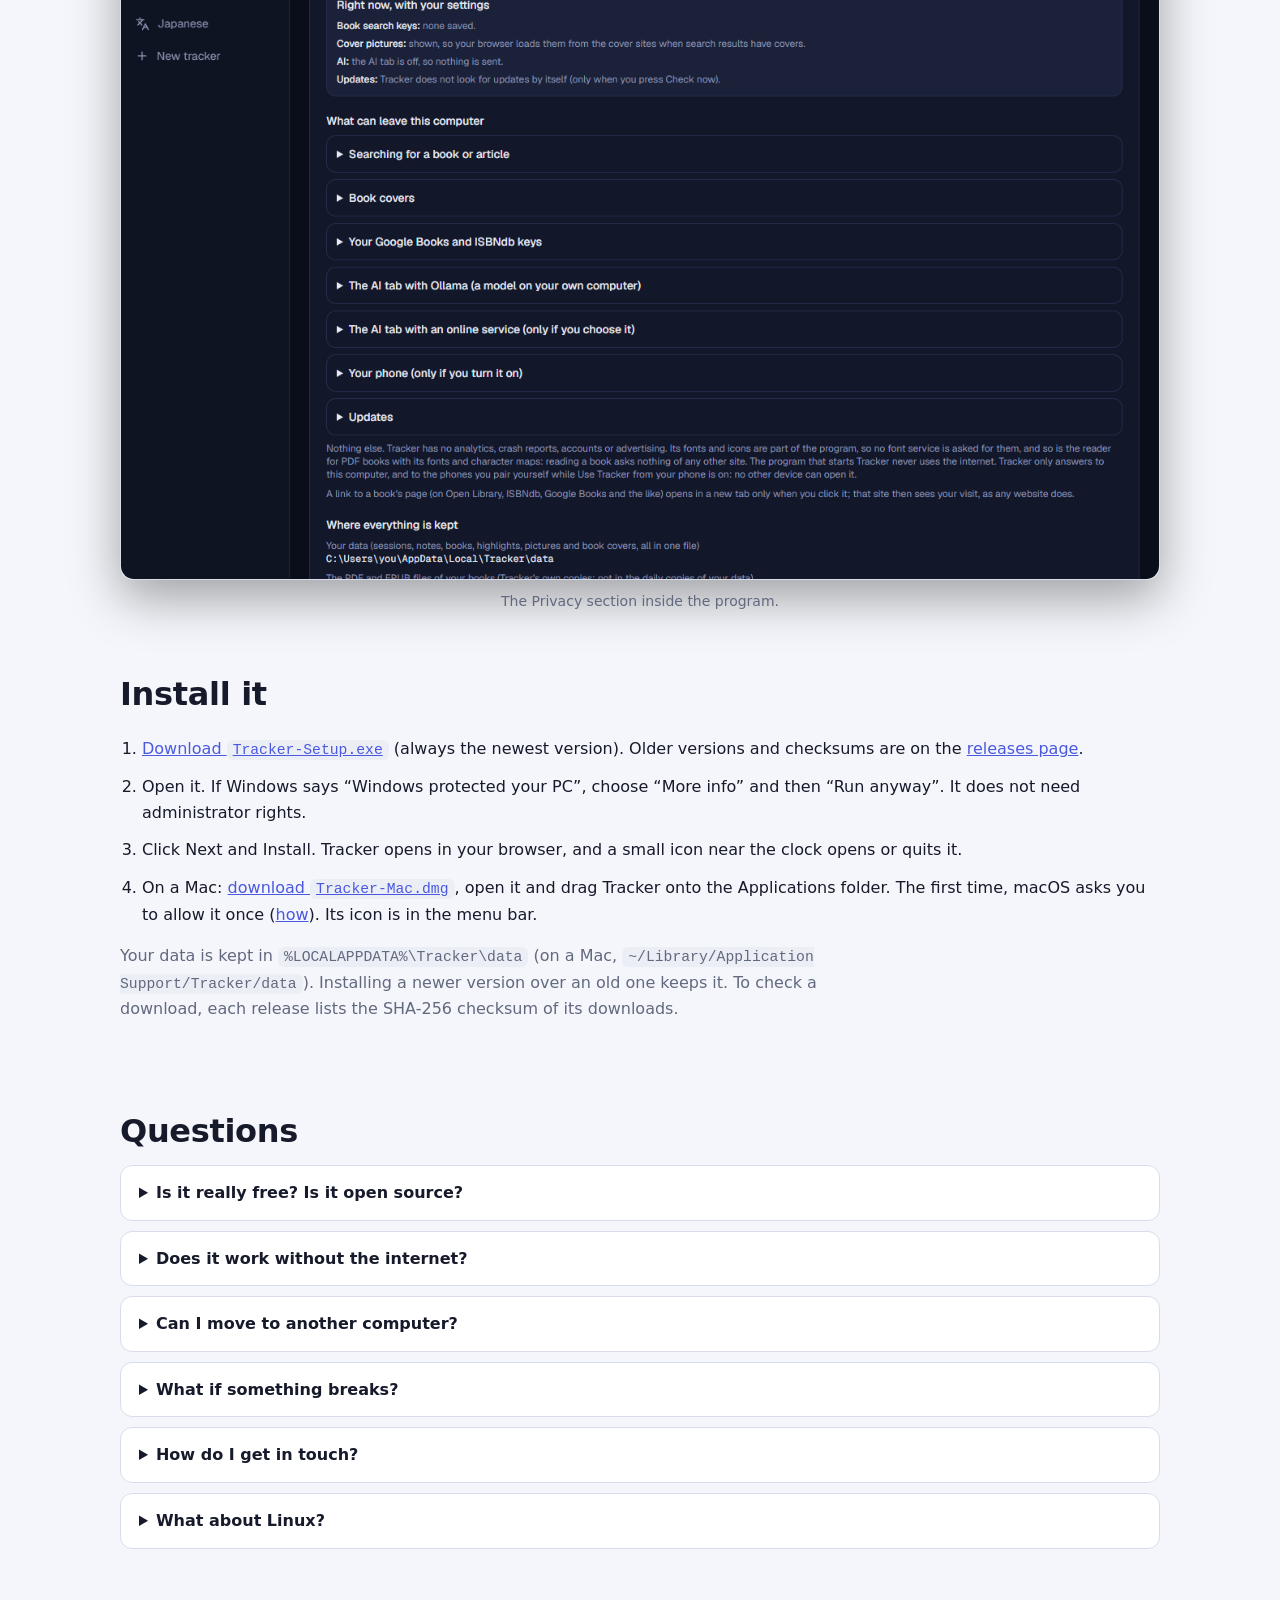
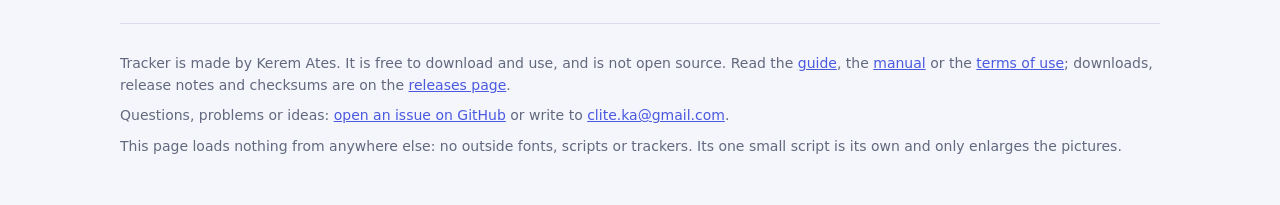
==== commit b5967b20: "Update the site" ====
--- a/docs/index.html
+++ b/docs/index.html
@@ -175,8 +175,10 @@
         <ul>
           <li><strong>Book and article search</strong> sends the ISBN, DOI or words you type to Open Library, Crossref and (if you saved a key) Google Books or ISBNdb. Only when you press Search, or drop a book file that names its ISBN (this can be turned off).</li>
           <li><strong>Cover pictures</strong> are loaded from the cover sites when search results show them. Turn covers off and none is loaded.</li>
+          <li><strong>Reading a scanned book</strong> (OCR) downloads each language&rsquo;s reading data once from jsDelivr, the first time you use it. The pages are read on your computer and never sent.</li>
           <li><strong>The AI tab</strong> is off by default. With a model on your own computer, nothing leaves it. With an online service you choose and give a key to, the text it needs to answer does go to that service.</li>
           <li><strong>Your phone</strong> is off by default. Turn it on and pair a phone, and that phone opens Tracker on your computer over your own Wi-Fi (or Tailscale), with nothing in between.</li>
+          <li><strong>Writing together live</strong> is off until you share a document: then that one document goes to the browser of whoever opens its link, over your own network or Tailscale, and nowhere else.</li>
           <li><strong>Updates</strong> ask GitHub for one small file when you press Check now, or once a day if you turn that on. They carry only the program&rsquo;s name and version.</li>
         </ul>
         <p style="margin:12px 0 0">There are no analytics, crash reports or advertising, and the program only answers to your own computer (and to phones you pair yourself, if you turn that on). Inside Tracker, <strong>App settings, Privacy</strong> lists all of this again with your own settings, and it is checked against the program&rsquo;s code by a test.</p>
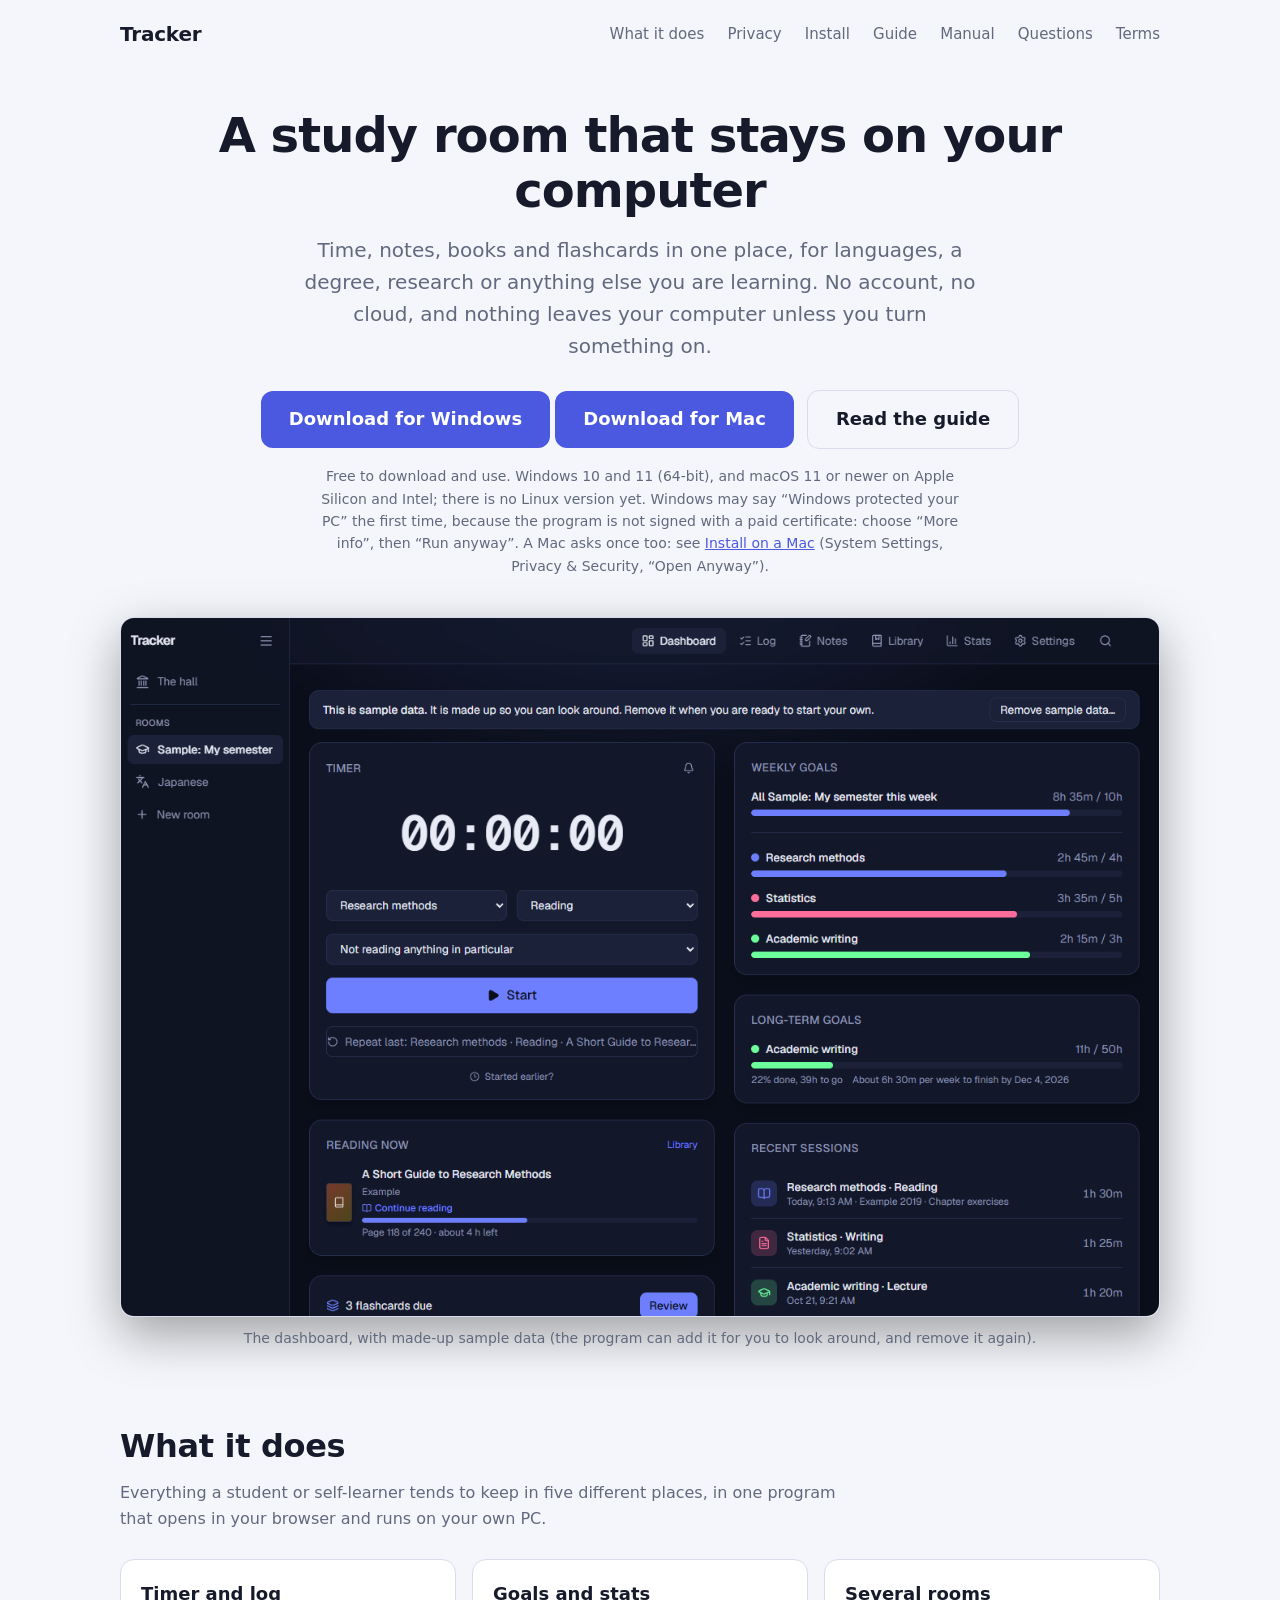
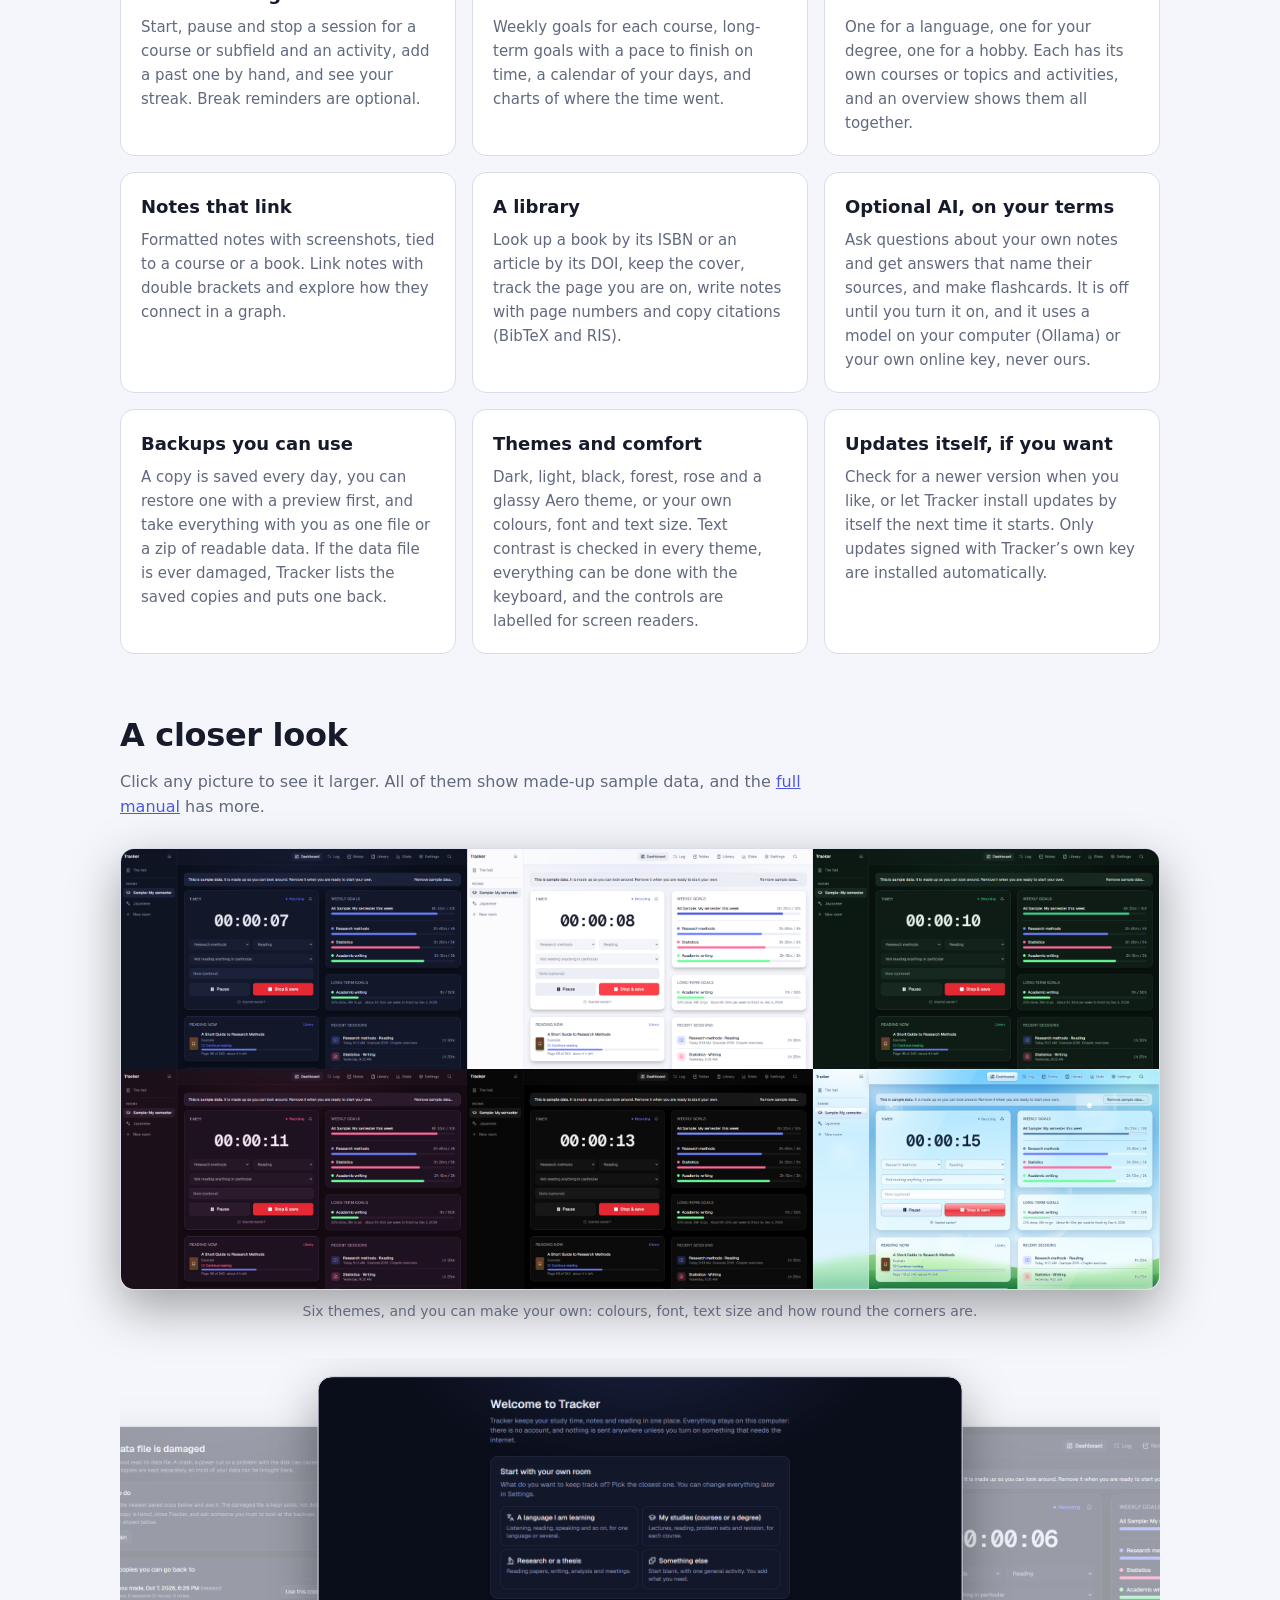
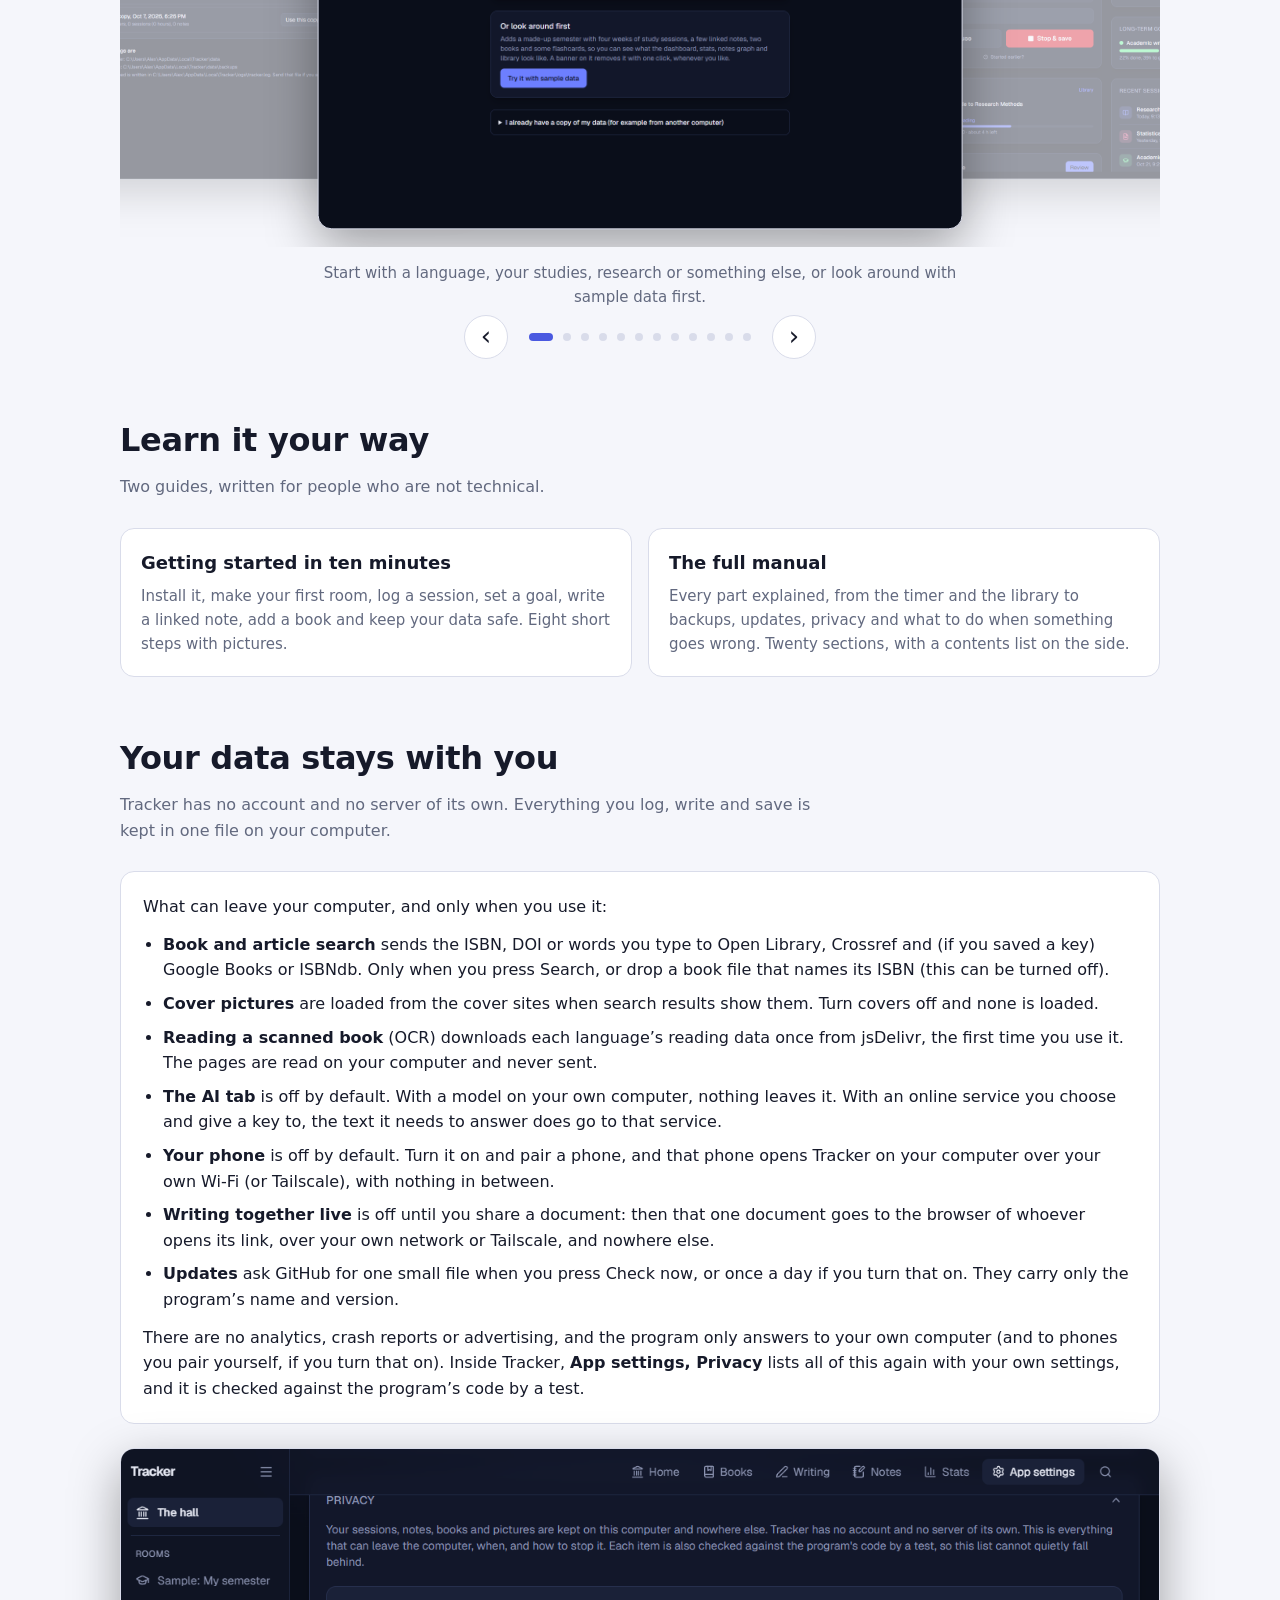
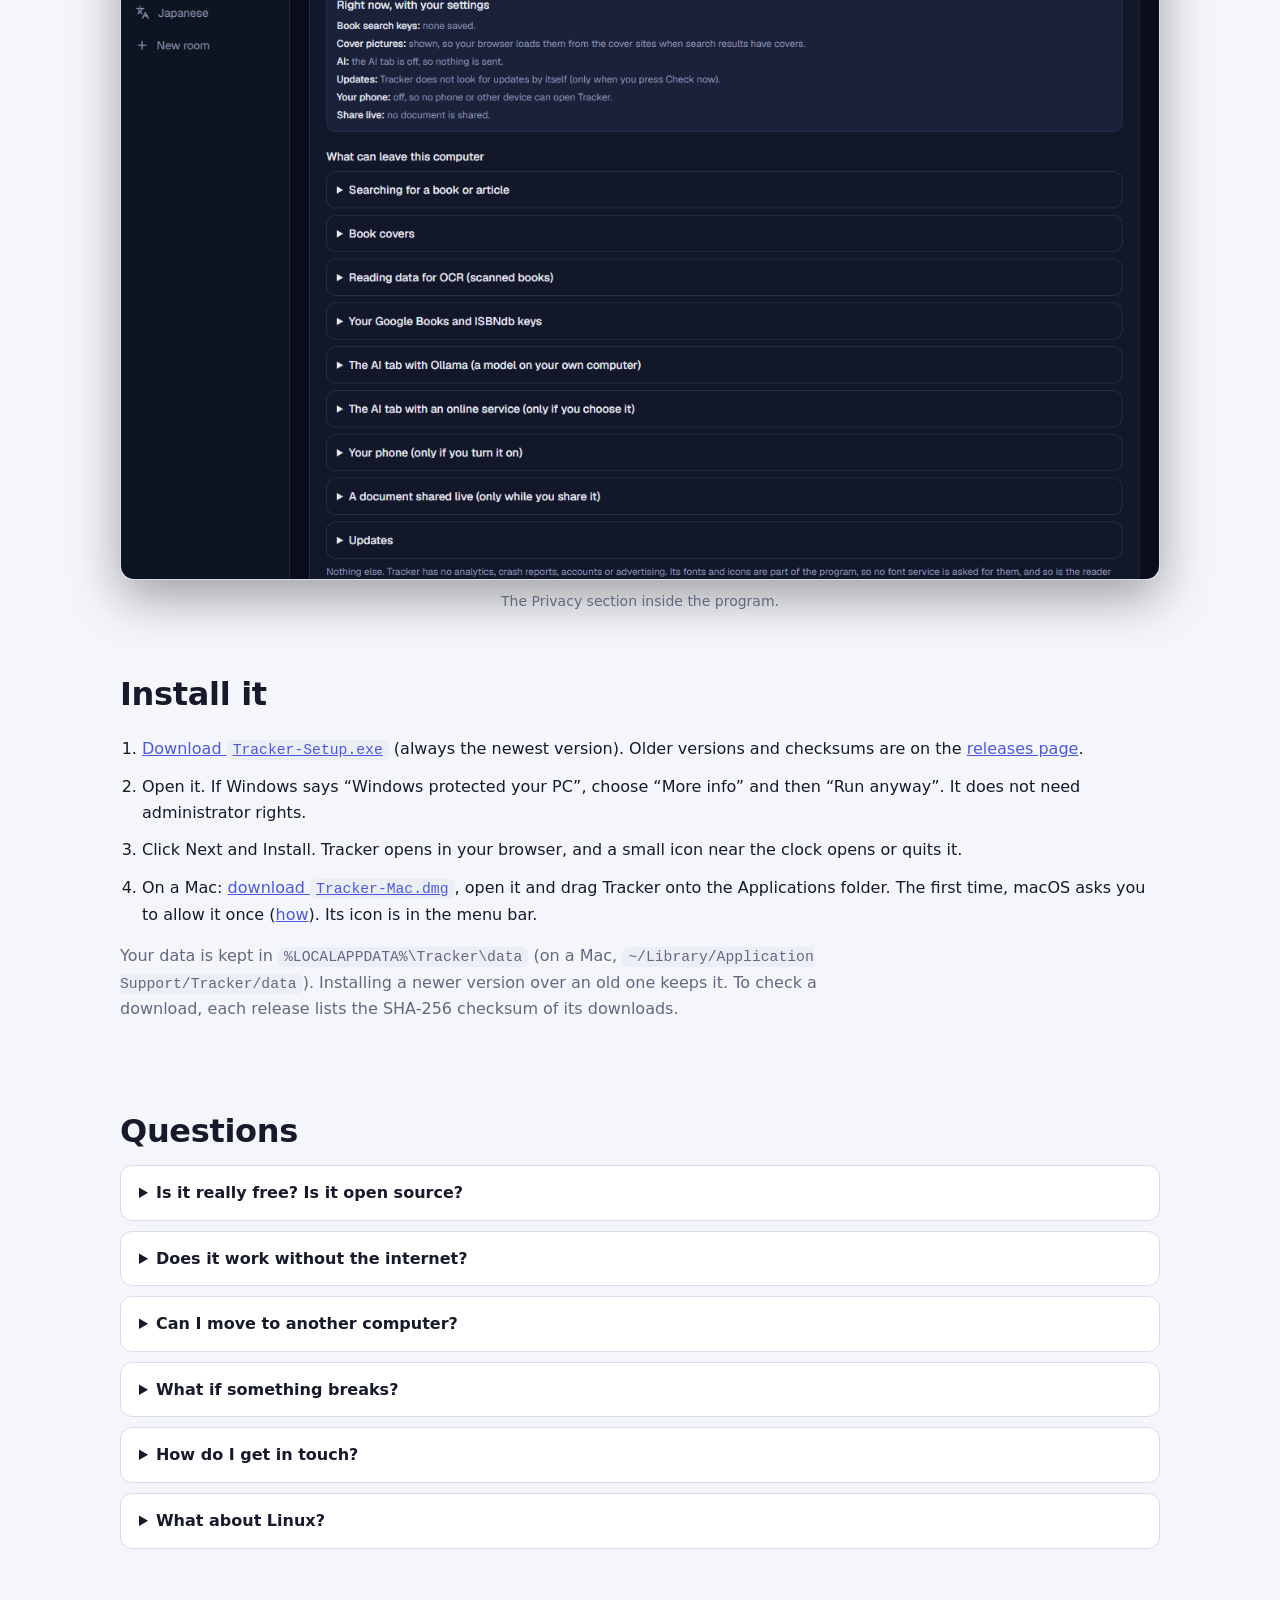
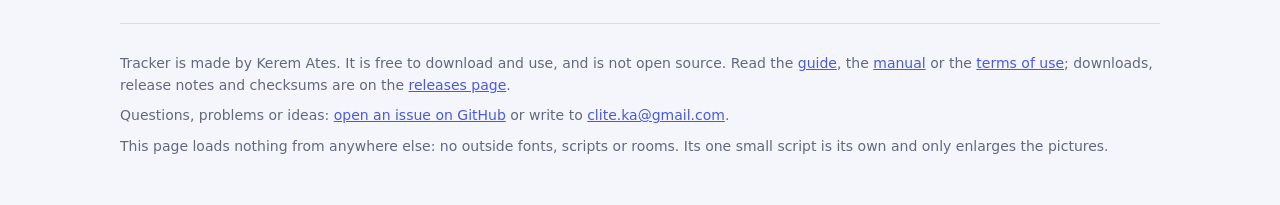
==== commit 001836f0: "Update the site" ====
--- a/docs/index.html
+++ b/docs/index.html
@@ -4,9 +4,9 @@
 <meta charset="utf-8">
 <meta name="viewport" content="width=device-width, initial-scale=1">
 <meta name="theme-color" content="#0a0e1a">
-<title>Tracker: a private study tracker that lives on your computer</title>
+<title>Tracker: a private study room that lives on your computer</title>
 <meta name="description" content="Tracker keeps your study time, notes, books and flashcards in one place, on your own Windows PC or Mac. No account, no cloud, nothing sent anywhere unless you turn something on. Free to download.">
-<meta property="og:title" content="Tracker: a private study tracker that lives on your computer">
+<meta property="og:title" content="Tracker: a private study room that lives on your computer">
 <meta property="og:description" content="Study time, notes, books and flashcards in one place. No account. Your data stays on your computer.">
 <meta property="og:type" content="website">
 <meta property="og:image" content="https://cliteka-cell.github.io/tracker-releases/img/dashboard.png">
@@ -106,7 +106,7 @@
 
   <main id="top">
     <div class="hero">
-      <h1>A study tracker that stays on your computer</h1>
+      <h1>A study room that stays on your computer</h1>
       <p class="lead">Time, notes, books and flashcards in one place, for languages, a degree, research or anything else you are learning. No account, no cloud, and nothing leaves your computer unless you turn something on.</p>
       <p>
         <a class="button" href="https://github.com/cliteka-cell/tracker-releases/releases/latest/download/Tracker-Setup.exe">Download for Windows</a>
@@ -126,7 +126,7 @@
       <div class="grid">
         <div class="card"><h3>Timer and log</h3><p>Start, pause and stop a session for a course or subfield and an activity, add a past one by hand, and see your streak. Break reminders are optional.</p></div>
         <div class="card"><h3>Goals and stats</h3><p>Weekly goals for each course, long-term goals with a pace to finish on time, a calendar of your days, and charts of where the time went.</p></div>
-        <div class="card"><h3>Several trackers</h3><p>One for a language, one for your degree, one for a hobby. Each has its own courses or topics and activities, and an overview shows them all together.</p></div>
+        <div class="card"><h3>Several rooms</h3><p>One for a language, one for your degree, one for a hobby. Each has its own courses or topics and activities, and an overview shows them all together.</p></div>
         <div class="card"><h3>Notes that link</h3><p>Formatted notes with screenshots, tied to a course or a book. Link notes with double brackets and explore how they connect in a graph.</p></div>
         <div class="card"><h3>A library</h3><p>Look up a book by its ISBN or an article by its DOI, keep the cover, track the page you are on, write notes with page numbers and copy citations (BibTeX and RIS).</p></div>
         <div class="card"><h3>Optional AI, on your terms</h3><p>Ask questions about your own notes and get answers that name their sources, and make flashcards. It is off until you turn it on, and it uses a model on your computer (Ollama) or your own online key, never ours.</p></div>
@@ -152,7 +152,7 @@
         <figure class="shot"><a class="zoom" href="img/reader.png"><img loading="lazy" src="img/reader.png" width="1280" height="900" alt="The reader: a PDF page with its first two lines highlighted in yellow, and the Notes panel beside it listing the highlight and the notes about the book."></a><figcaption>Read your PDFs and EPUBs in Tracker, with highlights and notes beside the page.</figcaption></figure>
         <figure class="shot"><a class="zoom" href="img/writing.png"><img loading="lazy" src="img/writing.png" width="1280" height="900" alt="A document in Writing: a title and three paragraphs under a toolbar with headings, fonts, lists, Cite, Footnote, Example and IPA."></a><figcaption>Write essays and chapters with citations from your library.</figcaption></figure>
         <figure class="shot"><a class="zoom" href="img/stats.png"><img loading="lazy" src="img/stats.png" width="1280" height="900" alt="The stats page: a bar chart of daily study time over 30 days split by course and coloured by activity, above a comparison of this week with last week."></a><figcaption>Stats: where the time went, and how this week compares.</figcaption></figure>
-        <figure class="shot"><a class="zoom" href="img/overview.png"><img loading="lazy" src="img/overview.png" width="1280" height="900" alt="The overview page that adds up two trackers: totals for today, this week and all time, a day streak, a daily chart and a split of time by tracker."></a><figcaption>The overview adds up all your trackers, for example a language and a degree.</figcaption></figure>
+        <figure class="shot"><a class="zoom" href="img/overview.png"><img loading="lazy" src="img/overview.png" width="1280" height="900" alt="The overview page that adds up two rooms: totals for today, this week and all time, a day streak, a daily chart and a split of time by room."></a><figcaption>The overview adds up all your rooms, for example a language and a degree.</figcaption></figure>
         <figure class="shot"><a class="zoom" href="img/settings-data.png"><img loading="lazy" src="img/settings-data.png" width="1280" height="900" alt="The Data and backups part of settings: three download buttons, Back up now and Import from a file buttons and the list of saved copies, each with a Restore button."></a><figcaption>A copy is saved every day. Put any of them back, or take everything with you.</figcaption></figure>
         <figure class="shot"><a class="zoom" href="img/damaged.png"><img loading="lazy" src="img/damaged.png" width="1280" height="900" alt="The page Tracker shows when its data file is damaged: what to do, and a list of saved copies with a Use this copy button."></a><figcaption>If the data file is ever damaged, Tracker says so plainly and offers saved copies to go back to.</figcaption></figure>
       </div>
@@ -162,7 +162,7 @@
       <h2 id="learn-title">Learn it your way</h2>
       <p class="section-lead">Two guides, written for people who are not technical.</p>
       <div class="grid">
-        <div class="card"><h3><a href="guide.html">Getting started in ten minutes</a></h3><p>Install it, make your first tracker, log a session, set a goal, write a linked note, add a book and keep your data safe. Eight short steps with pictures.</p></div>
+        <div class="card"><h3><a href="guide.html">Getting started in ten minutes</a></h3><p>Install it, make your first room, log a session, set a goal, write a linked note, add a book and keep your data safe. Eight short steps with pictures.</p></div>
         <div class="card"><h3><a href="manual.html">The full manual</a></h3><p>Every part explained, from the timer and the library to backups, updates, privacy and what to do when something goes wrong. Twenty sections, with a contents list on the side.</p></div>
       </div>
     </section>
@@ -211,7 +211,7 @@
   <footer>
     <p>Tracker is made by Kerem Ates. It is free to download and use, and is not open source. Read the <a href="guide.html">guide</a>, the <a href="manual.html">manual</a> or the <a href="terms.html">terms of use</a>; downloads, release notes and checksums are on the <a href="https://github.com/cliteka-cell/tracker-releases/releases">releases page</a>.</p>
     <p>Questions, problems or ideas: <a href="https://github.com/cliteka-cell/tracker-releases/issues">open an issue on GitHub</a> or write to <a href="mailto:clite.ka@gmail.com">clite.ka@gmail.com</a>.</p>
-    <p>This page loads nothing from anywhere else: no outside fonts, scripts or trackers. Its one small script is its own and only enlarges the pictures.</p>
+    <p>This page loads nothing from anywhere else: no outside fonts, scripts or rooms. Its one small script is its own and only enlarges the pictures.</p>
   </footer>
 </div>
 <script src="site.js" defer></script>
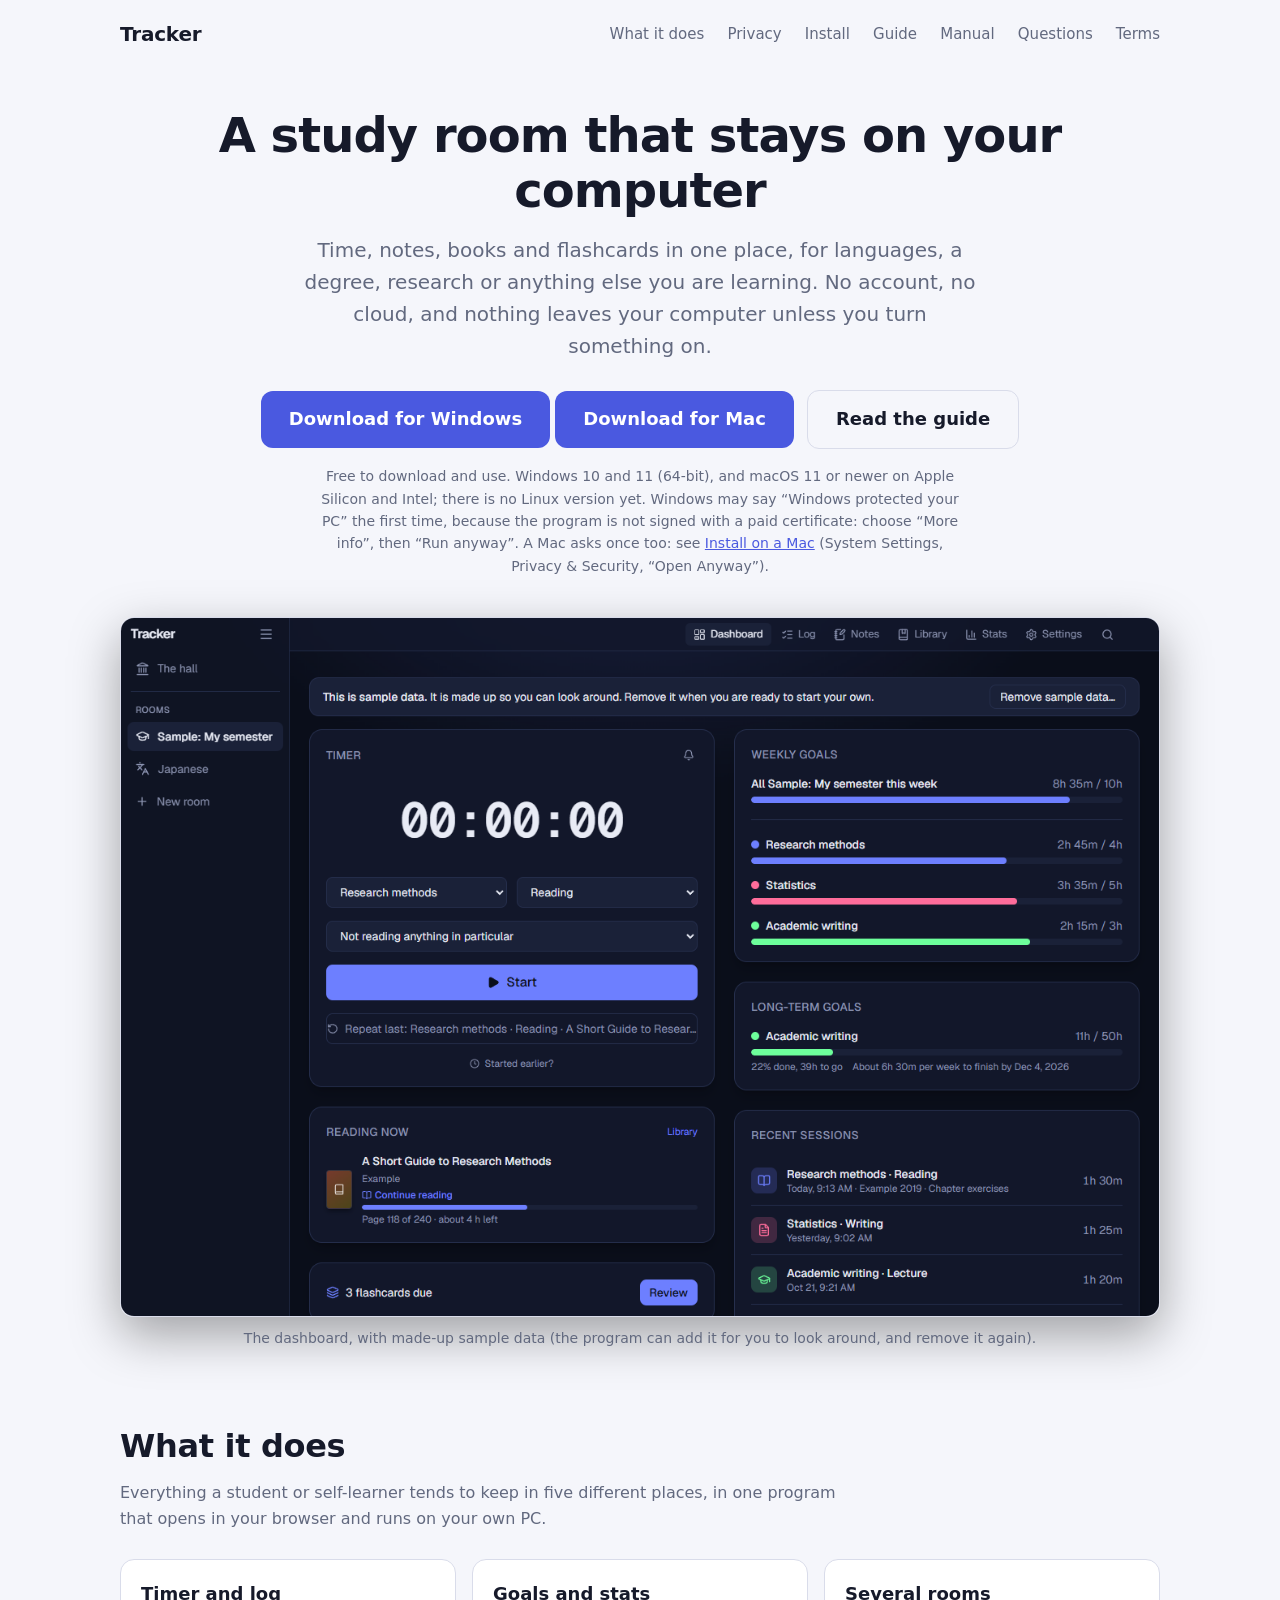
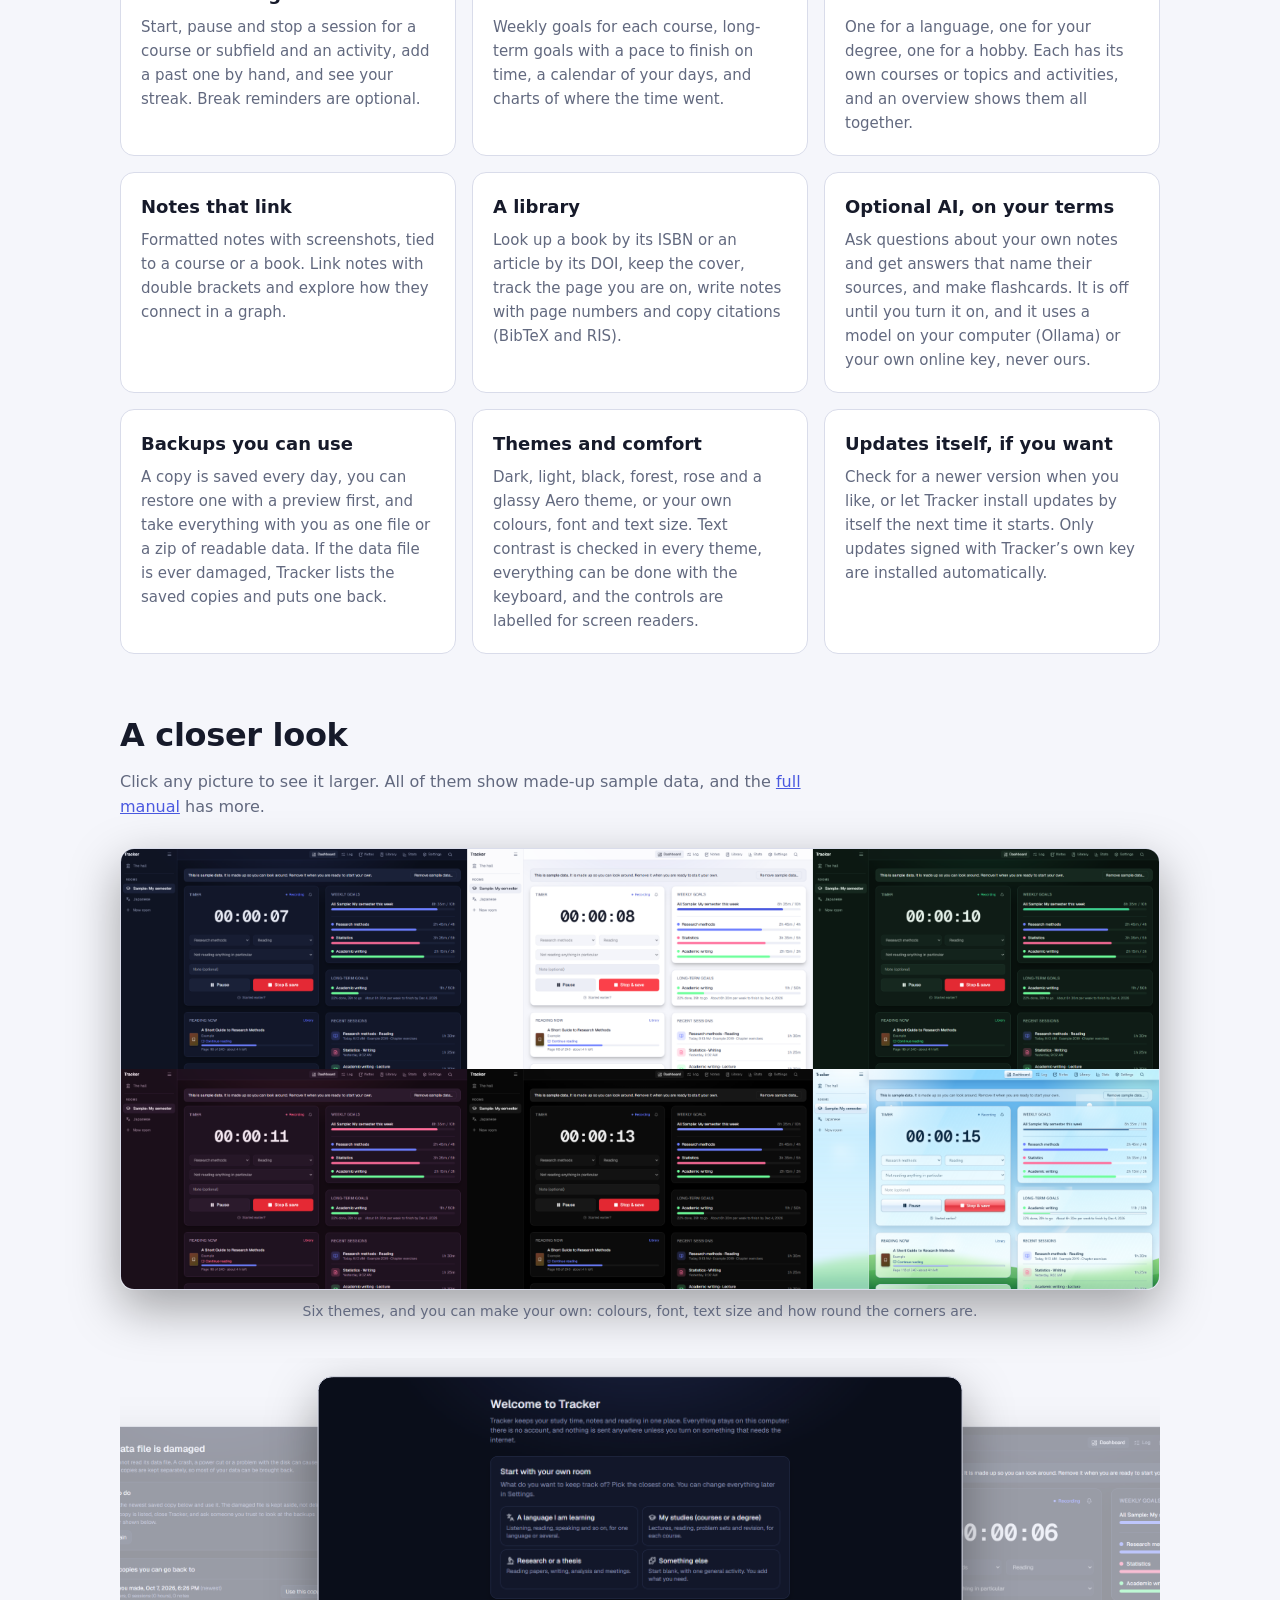
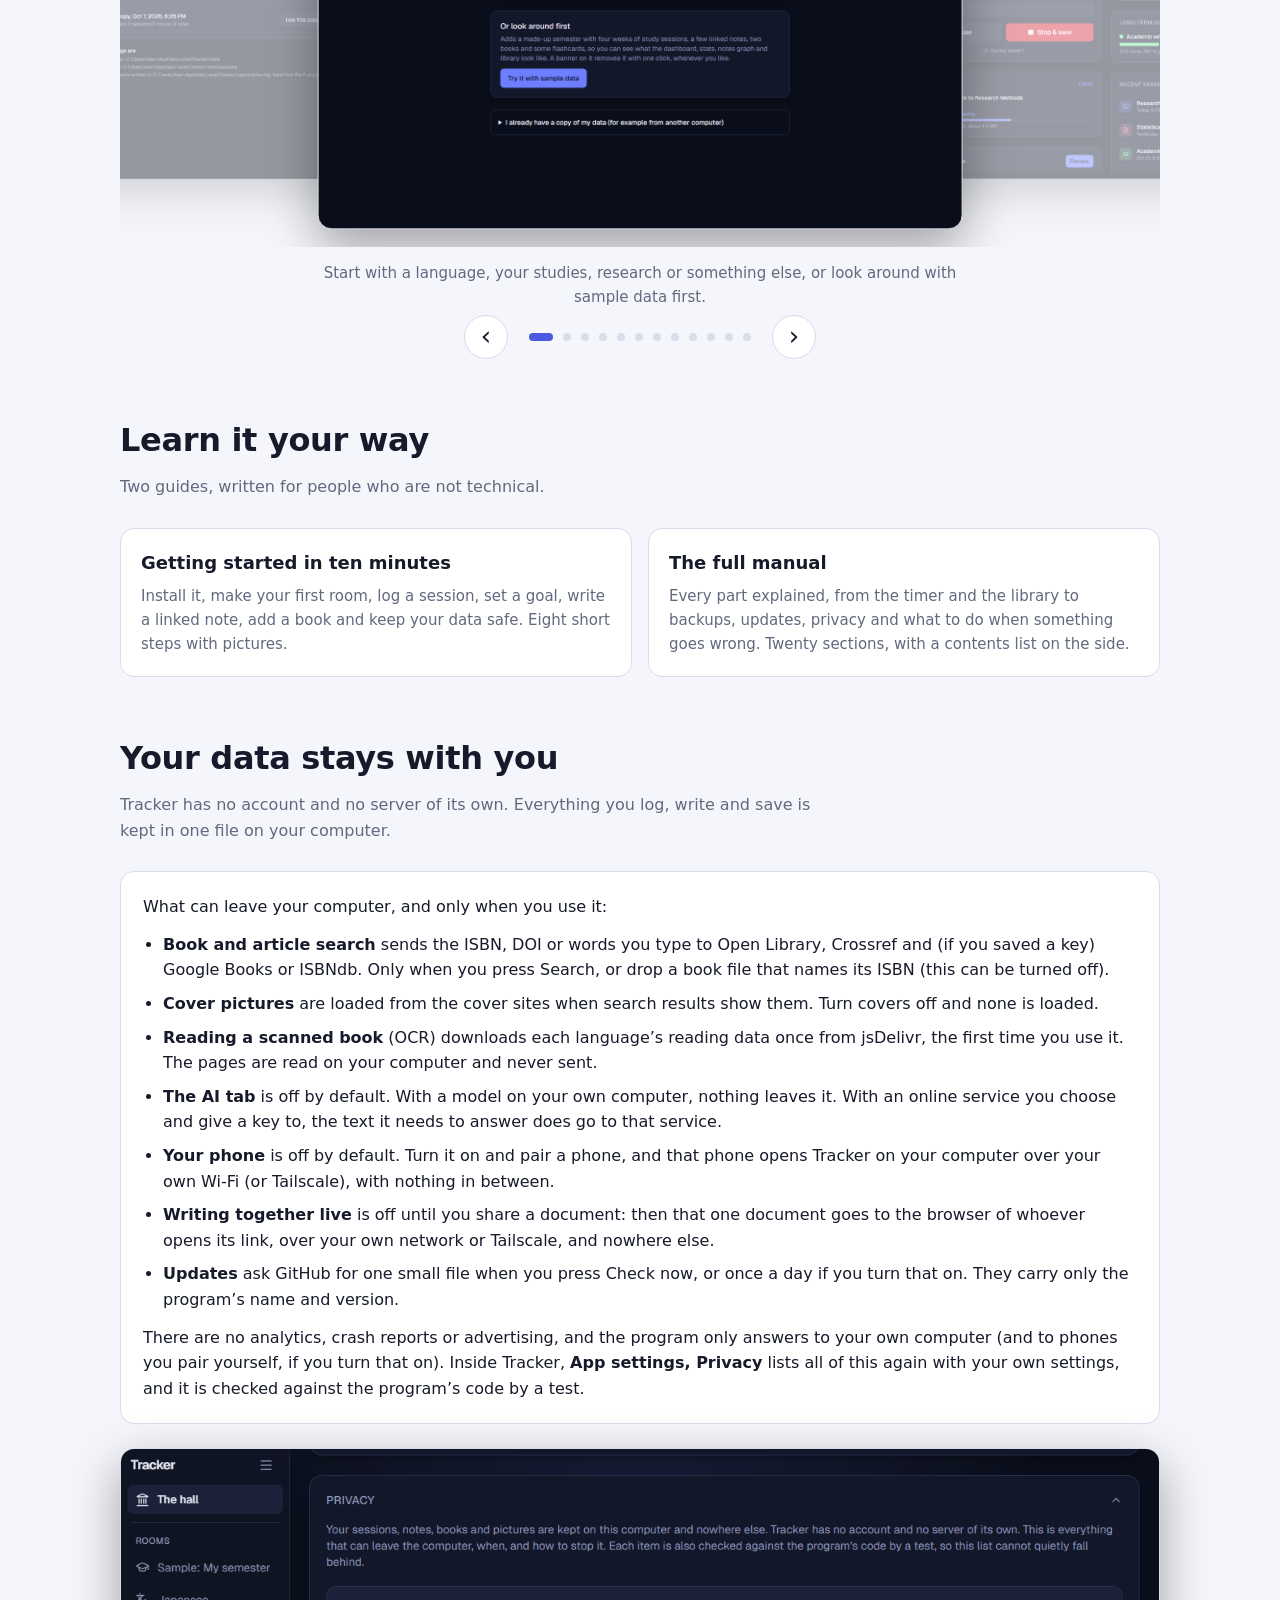
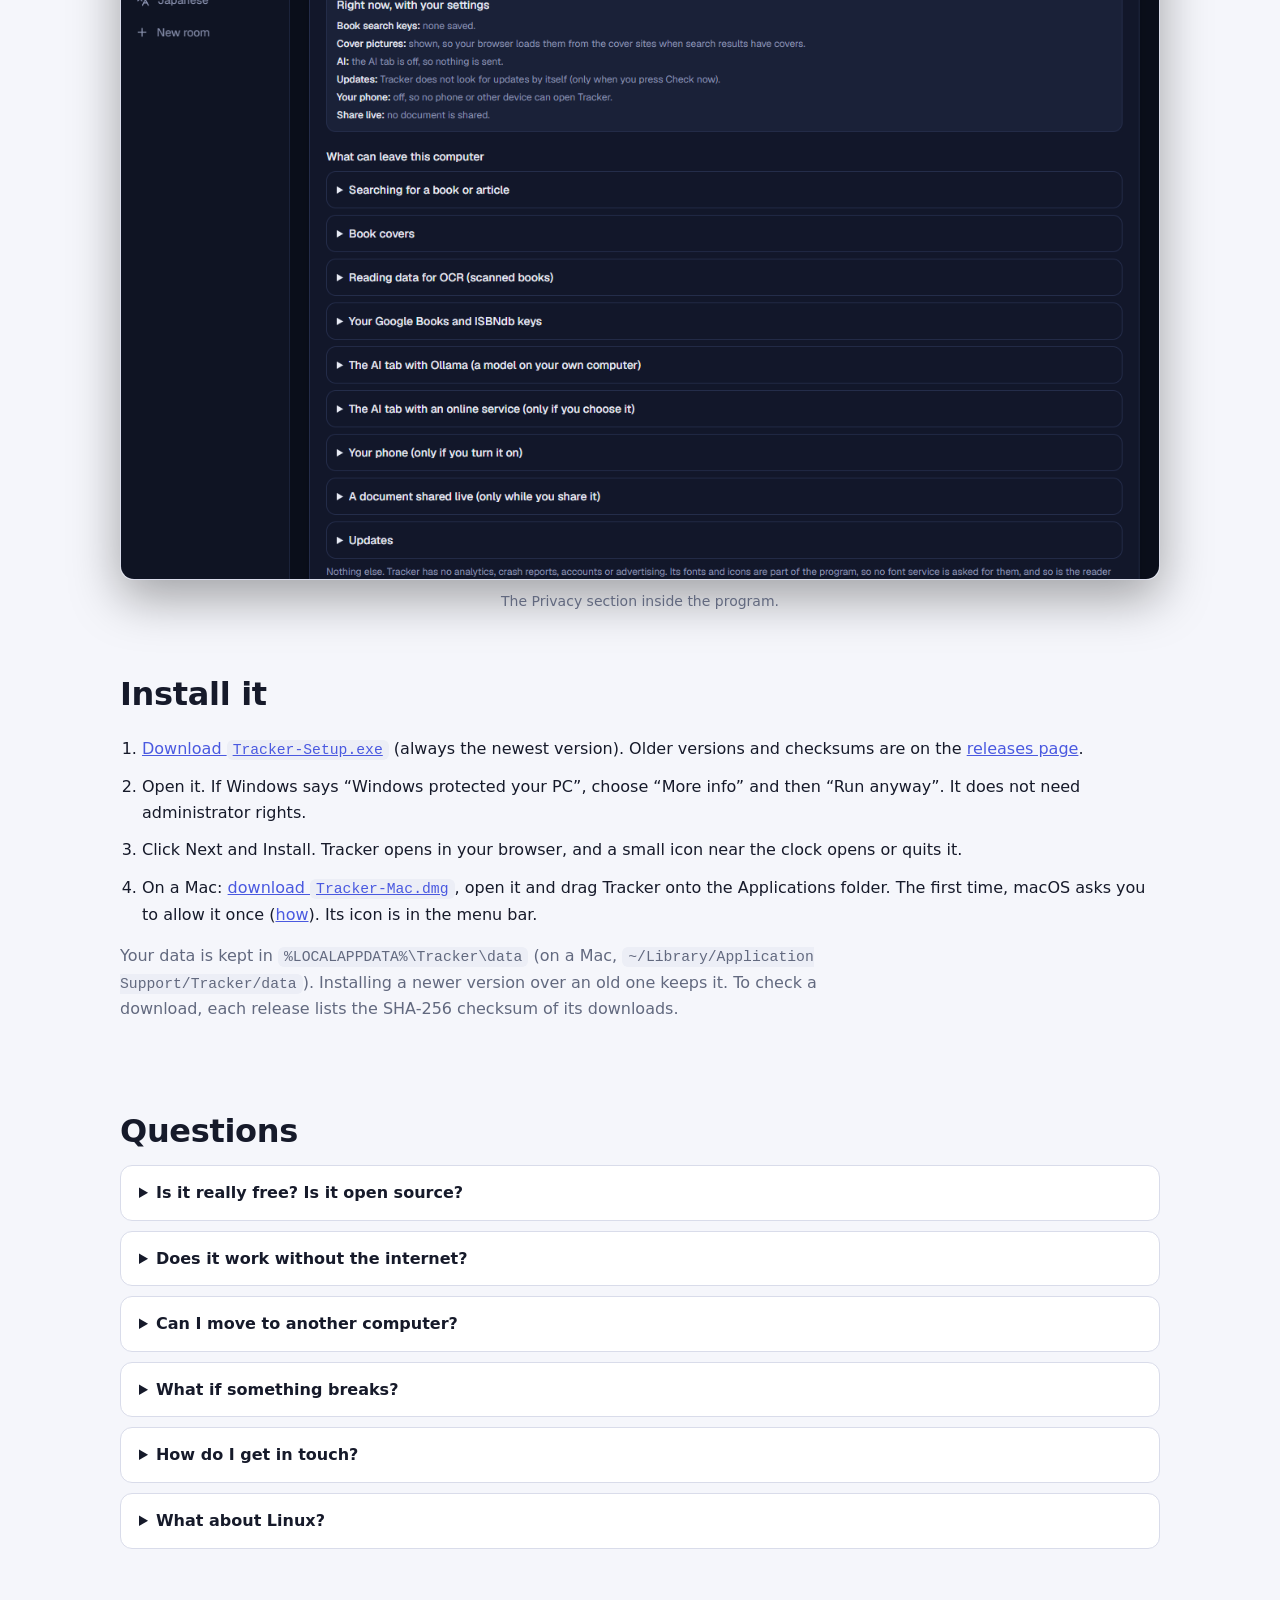
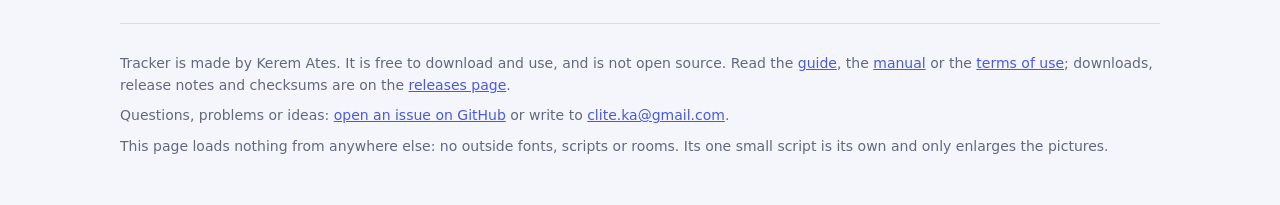
==== commit c3144992: "Update the site" ====
--- a/docs/index.html
+++ b/docs/index.html
@@ -150,7 +150,7 @@
         <figure class="shot"><a class="zoom" href="img/graph.png"><img loading="lazy" src="img/graph.png" width="1280" height="900" alt="The notes graph: notes, courses and books drawn as coloured dots and shapes joined by lines, with labels such as Sampling, Hypotheses and p-values, and dashed lines from notes to the notes they are under."></a><figcaption>The notes graph shows how your notes, courses and books connect.</figcaption></figure>
         <figure class="shot"><a class="zoom" href="img/library.png"><img loading="lazy" src="img/library.png" width="1280" height="900" alt="The library: two books with reading progress, pages per hour, an estimate of the time left and a field for the page you are on."></a><figcaption>The library tracks what you read, how fast, and how long it will take.</figcaption></figure>
         <figure class="shot"><a class="zoom" href="img/reader.png"><img loading="lazy" src="img/reader.png" width="1280" height="900" alt="The reader: a PDF page with its first two lines highlighted in yellow, and the Notes panel beside it listing the highlight and the notes about the book."></a><figcaption>Read your PDFs and EPUBs in Tracker, with highlights and notes beside the page.</figcaption></figure>
-        <figure class="shot"><a class="zoom" href="img/writing.png"><img loading="lazy" src="img/writing.png" width="1280" height="900" alt="A document in Writing: a title and three paragraphs under a toolbar with headings, fonts, lists, Cite, Footnote, Example and IPA."></a><figcaption>Write essays and chapters with citations from your library.</figcaption></figure>
+        <figure class="shot"><a class="zoom" href="img/writing.png"><img loading="lazy" src="img/writing.png" width="1280" height="900" alt="A document in Writing: a title and three paragraphs under one row of buttons and one toolbar row with the text style, lists, Cite, Footnote, Comment, Insert and Format."></a><figcaption>Write essays and chapters with citations from your library.</figcaption></figure>
         <figure class="shot"><a class="zoom" href="img/stats.png"><img loading="lazy" src="img/stats.png" width="1280" height="900" alt="The stats page: a bar chart of daily study time over 30 days split by course and coloured by activity, above a comparison of this week with last week."></a><figcaption>Stats: where the time went, and how this week compares.</figcaption></figure>
         <figure class="shot"><a class="zoom" href="img/overview.png"><img loading="lazy" src="img/overview.png" width="1280" height="900" alt="The overview page that adds up two rooms: totals for today, this week and all time, a day streak, a daily chart and a split of time by room."></a><figcaption>The overview adds up all your rooms, for example a language and a degree.</figcaption></figure>
         <figure class="shot"><a class="zoom" href="img/settings-data.png"><img loading="lazy" src="img/settings-data.png" width="1280" height="900" alt="The Data and backups part of settings: three download buttons, Back up now and Import from a file buttons and the list of saved copies, each with a Restore button."></a><figcaption>A copy is saved every day. Put any of them back, or take everything with you.</figcaption></figure>
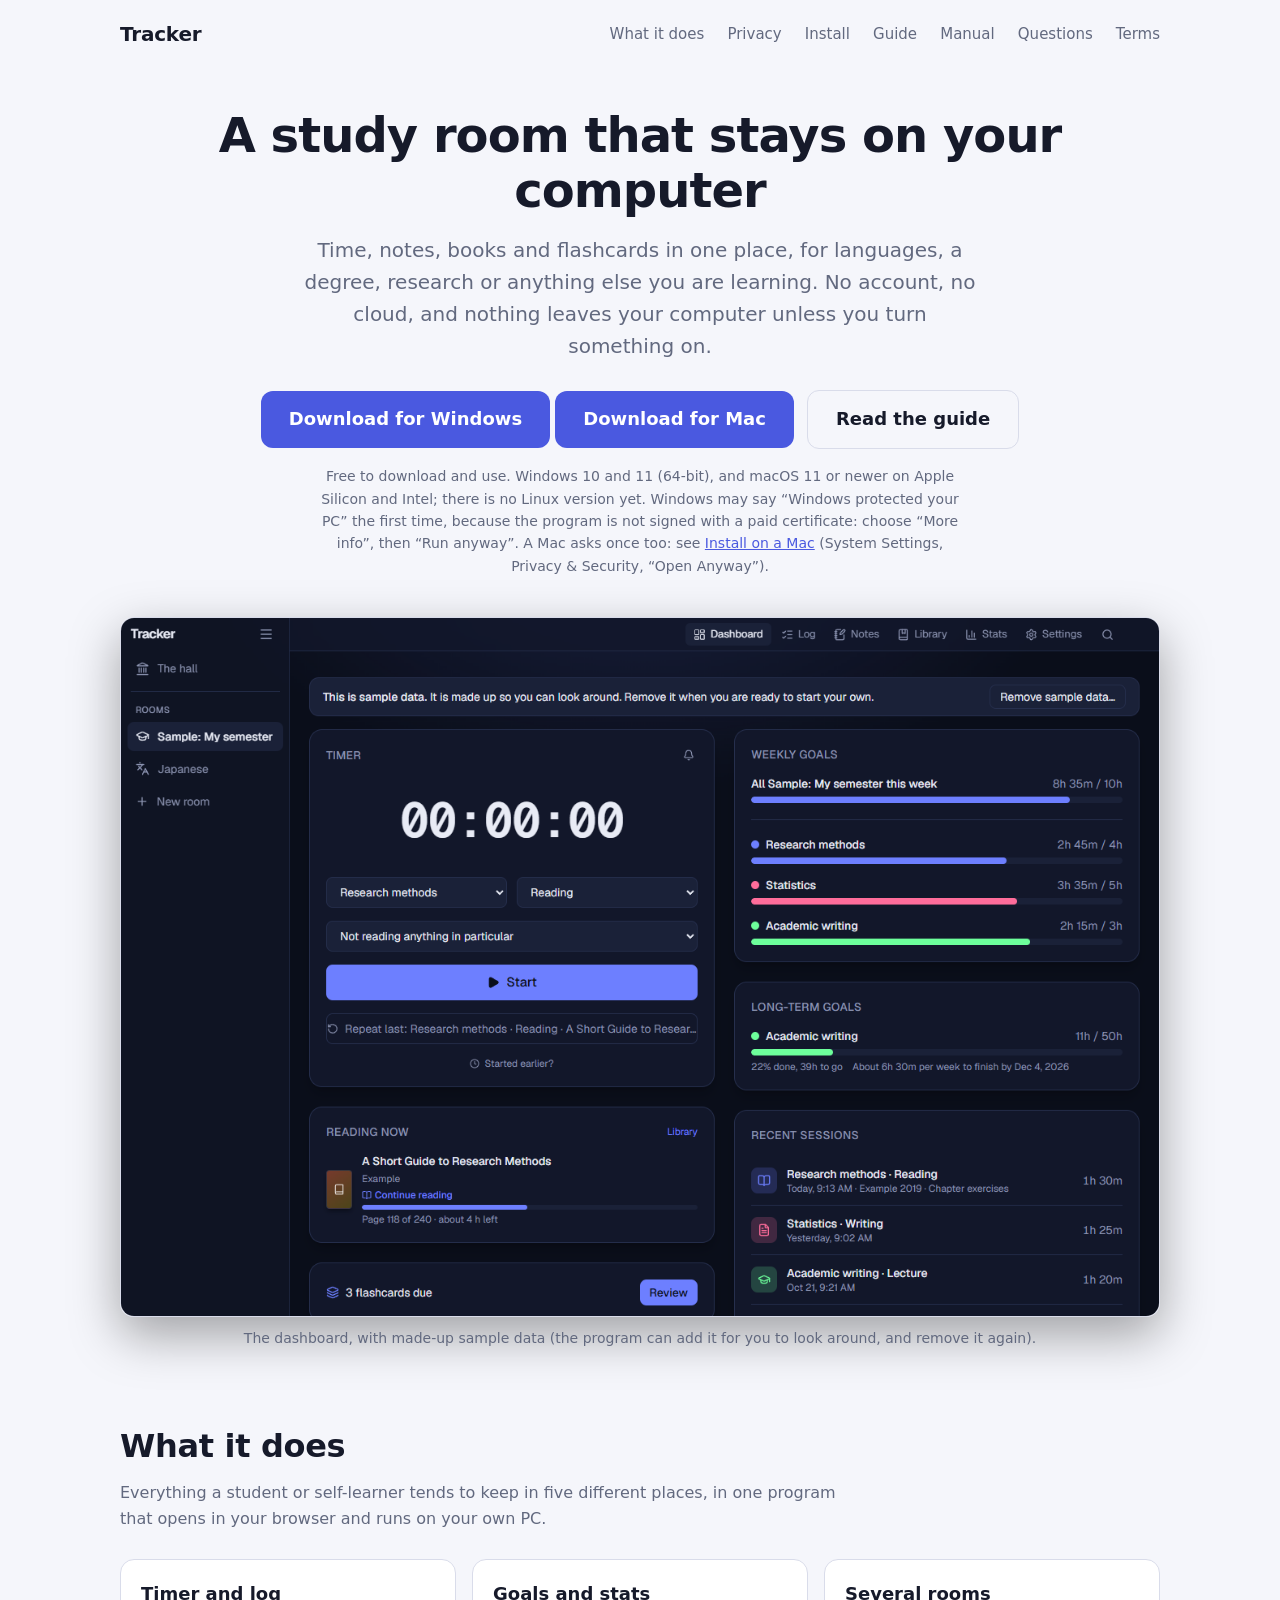
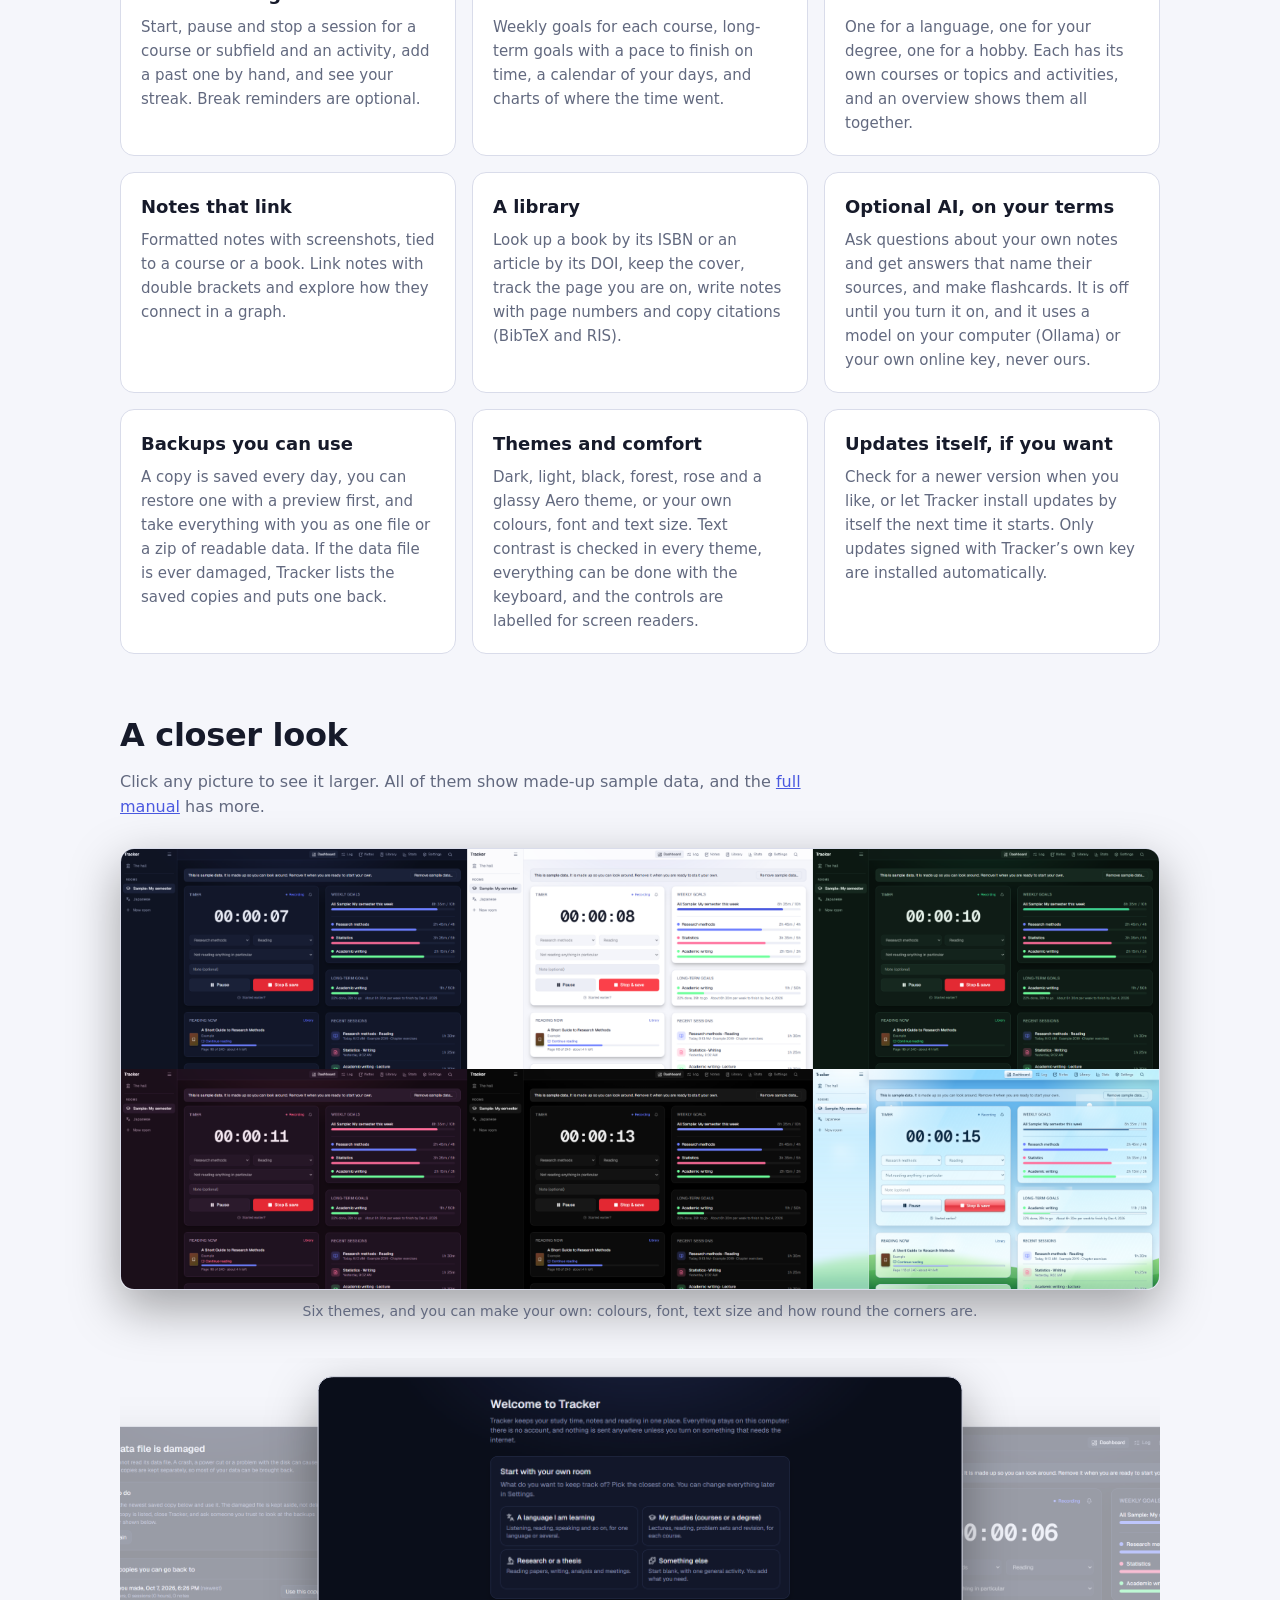
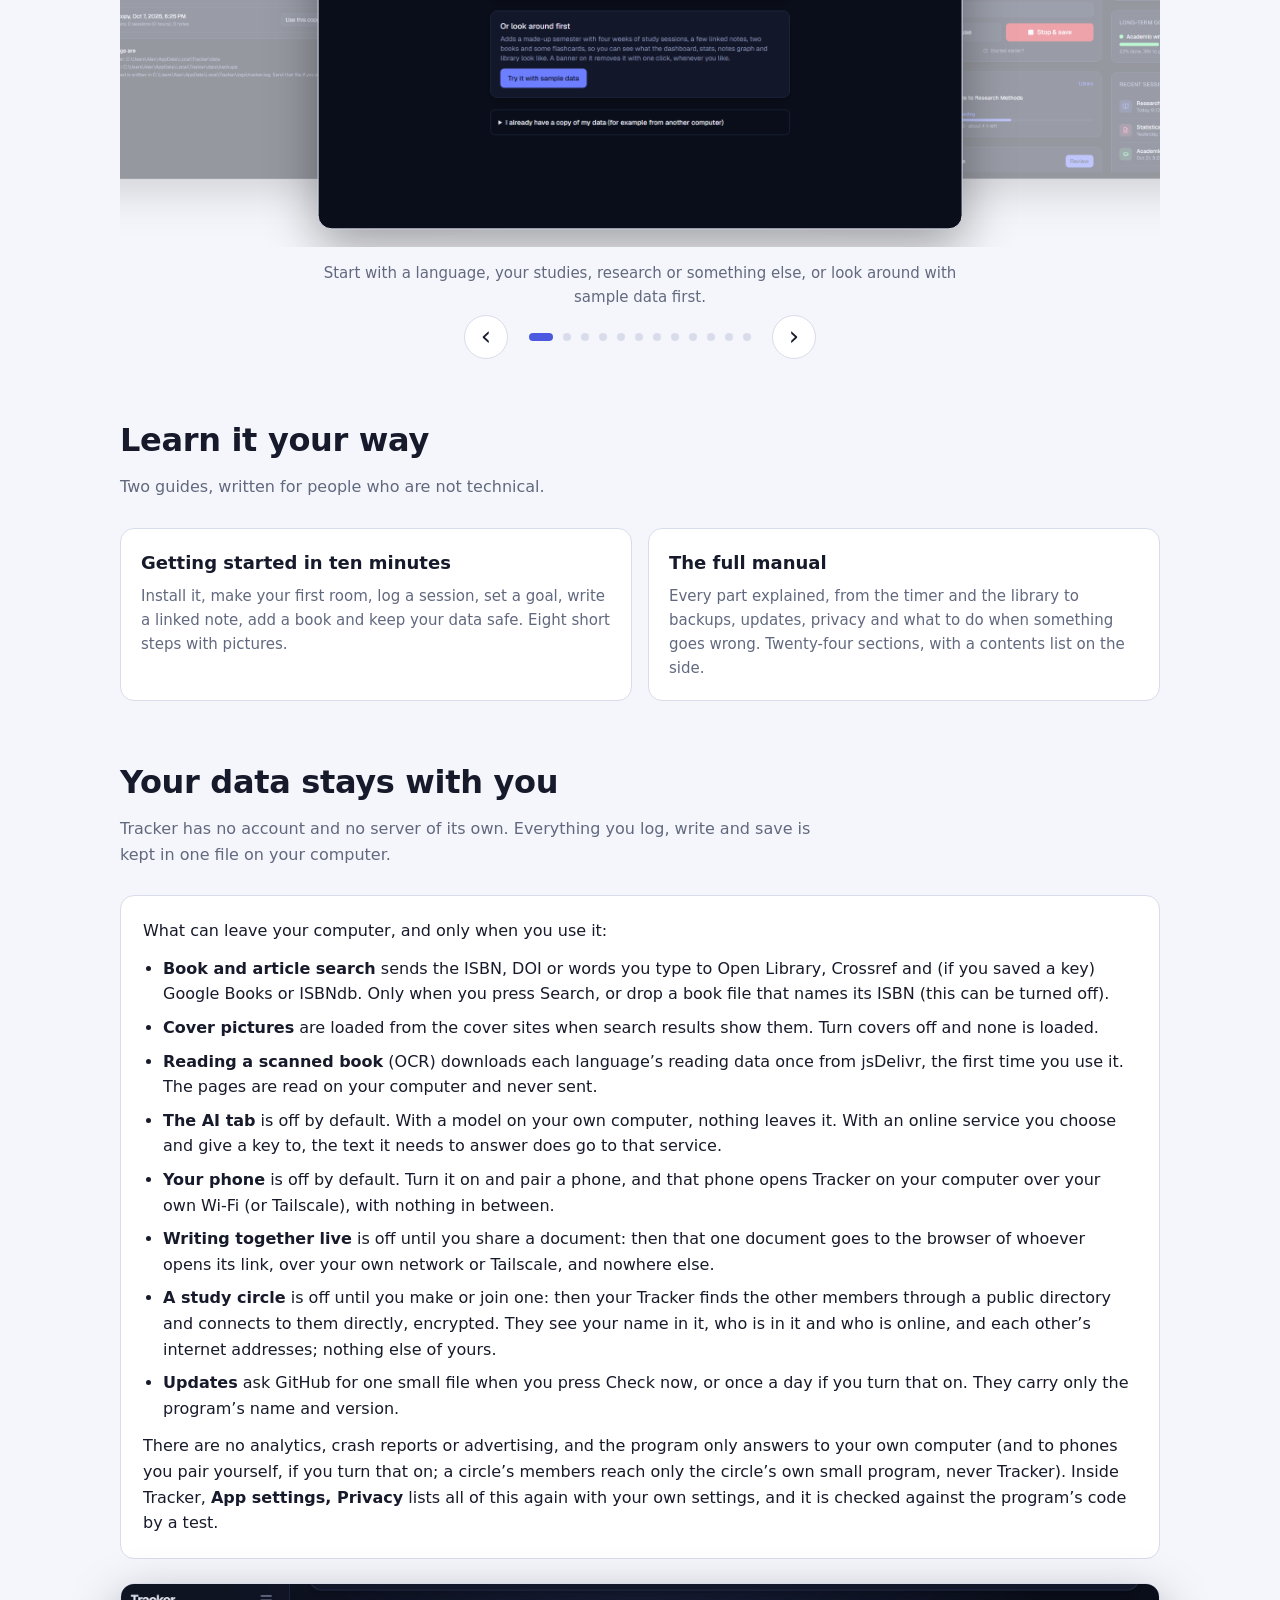
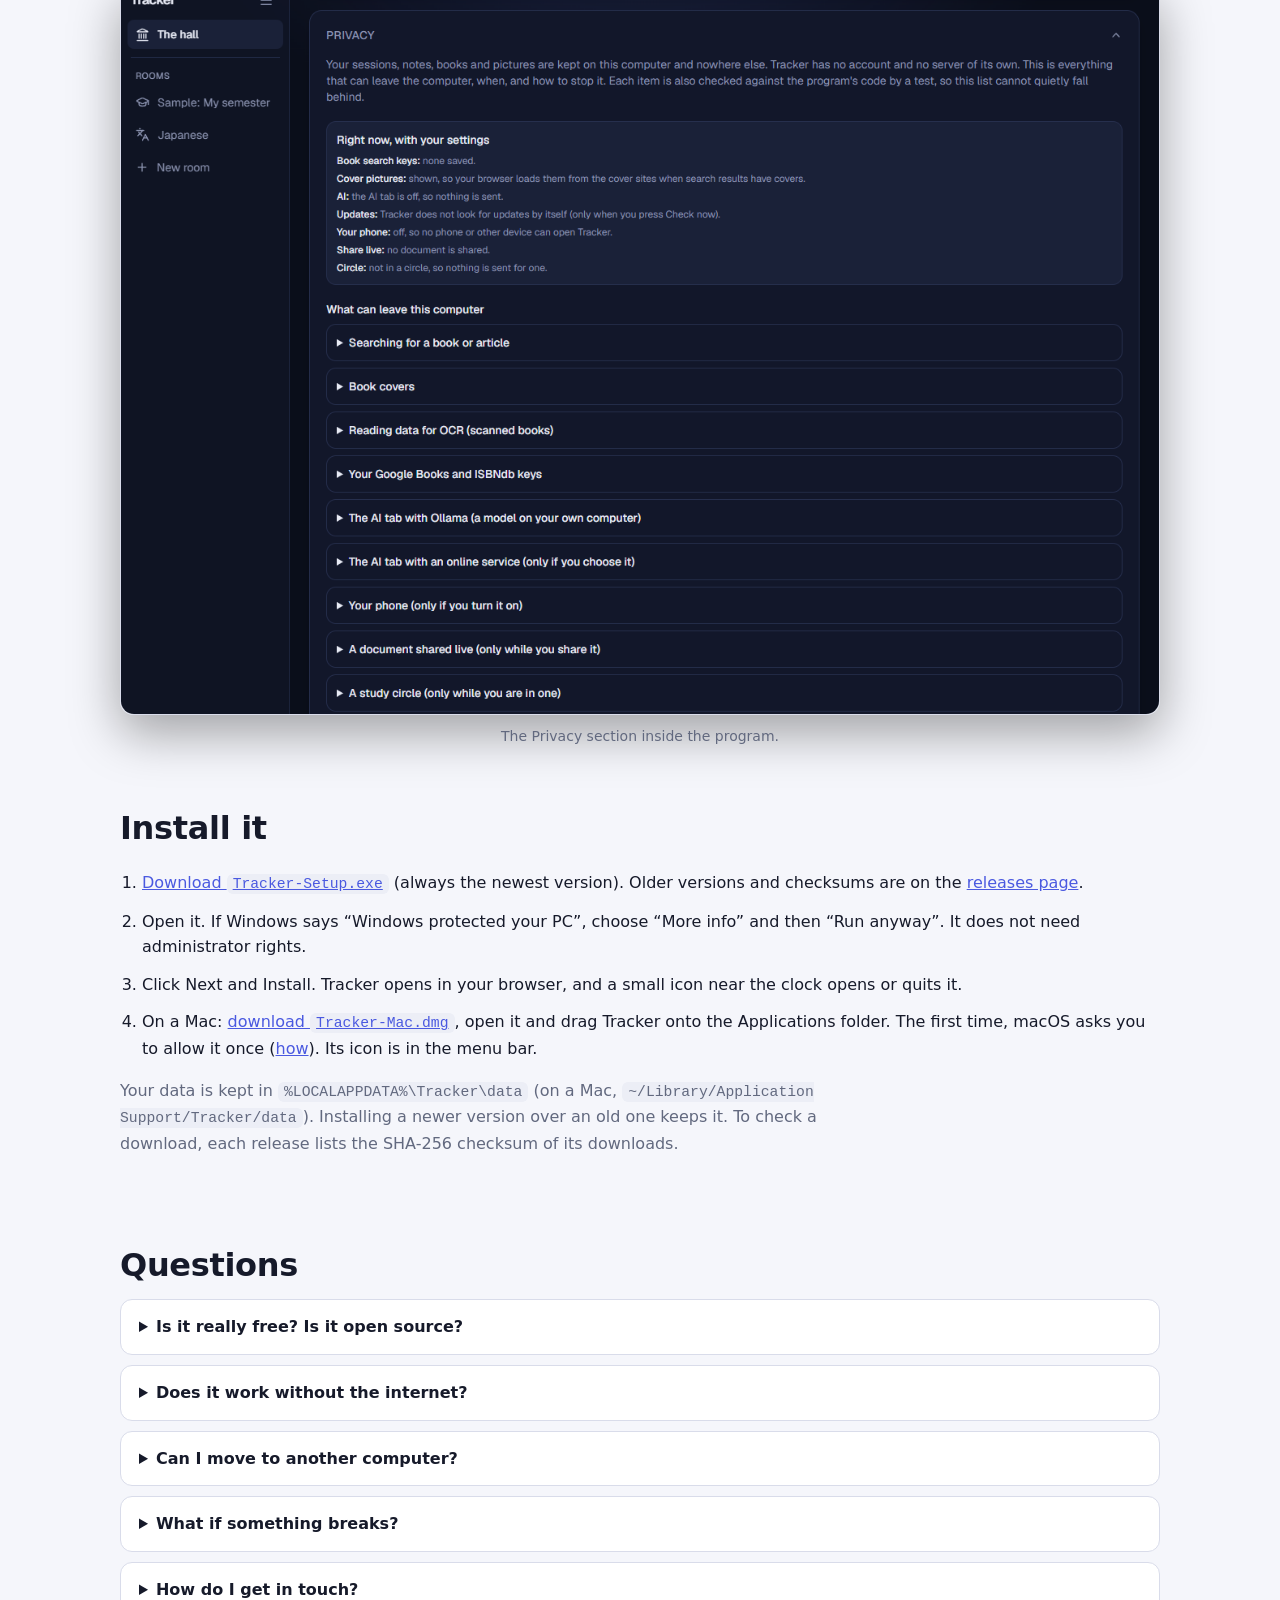
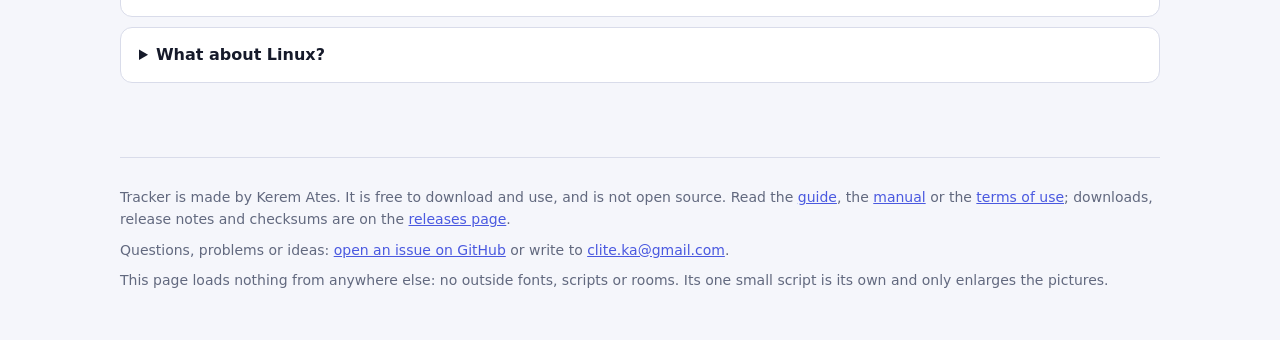
==== commit f581ed1e: "Update the site" ====
--- a/docs/index.html
+++ b/docs/index.html
@@ -163,7 +163,7 @@
       <p class="section-lead">Two guides, written for people who are not technical.</p>
       <div class="grid">
         <div class="card"><h3><a href="guide.html">Getting started in ten minutes</a></h3><p>Install it, make your first room, log a session, set a goal, write a linked note, add a book and keep your data safe. Eight short steps with pictures.</p></div>
-        <div class="card"><h3><a href="manual.html">The full manual</a></h3><p>Every part explained, from the timer and the library to backups, updates, privacy and what to do when something goes wrong. Twenty sections, with a contents list on the side.</p></div>
+        <div class="card"><h3><a href="manual.html">The full manual</a></h3><p>Every part explained, from the timer and the library to backups, updates, privacy and what to do when something goes wrong. Twenty-four sections, with a contents list on the side.</p></div>
       </div>
     </section>
 
@@ -179,9 +179,10 @@
           <li><strong>The AI tab</strong> is off by default. With a model on your own computer, nothing leaves it. With an online service you choose and give a key to, the text it needs to answer does go to that service.</li>
           <li><strong>Your phone</strong> is off by default. Turn it on and pair a phone, and that phone opens Tracker on your computer over your own Wi-Fi (or Tailscale), with nothing in between.</li>
           <li><strong>Writing together live</strong> is off until you share a document: then that one document goes to the browser of whoever opens its link, over your own network or Tailscale, and nowhere else.</li>
+          <li><strong>A study circle</strong> is off until you make or join one: then your Tracker finds the other members through a public directory and connects to them directly, encrypted. They see your name in it, who is in it and who is online, and each other&rsquo;s internet addresses; nothing else of yours.</li>
           <li><strong>Updates</strong> ask GitHub for one small file when you press Check now, or once a day if you turn that on. They carry only the program&rsquo;s name and version.</li>
         </ul>
-        <p style="margin:12px 0 0">There are no analytics, crash reports or advertising, and the program only answers to your own computer (and to phones you pair yourself, if you turn that on). Inside Tracker, <strong>App settings, Privacy</strong> lists all of this again with your own settings, and it is checked against the program&rsquo;s code by a test.</p>
+        <p style="margin:12px 0 0">There are no analytics, crash reports or advertising, and the program only answers to your own computer (and to phones you pair yourself, if you turn that on; a circle&rsquo;s members reach only the circle&rsquo;s own small program, never Tracker). Inside Tracker, <strong>App settings, Privacy</strong> lists all of this again with your own settings, and it is checked against the program&rsquo;s code by a test.</p>
       </div>
       <figure class="shot" style="margin-top:24px"><a class="zoom" href="img/privacy.png"><img loading="lazy" src="img/privacy.png" width="1280" height="900" alt="The Privacy section of Tracker's settings: a summary of what is happening right now with the person's settings, and a list of what can leave the computer, each item with when, what is sent, where to and how to stop it."></a><figcaption>The Privacy section inside the program.</figcaption></figure>
     </section>
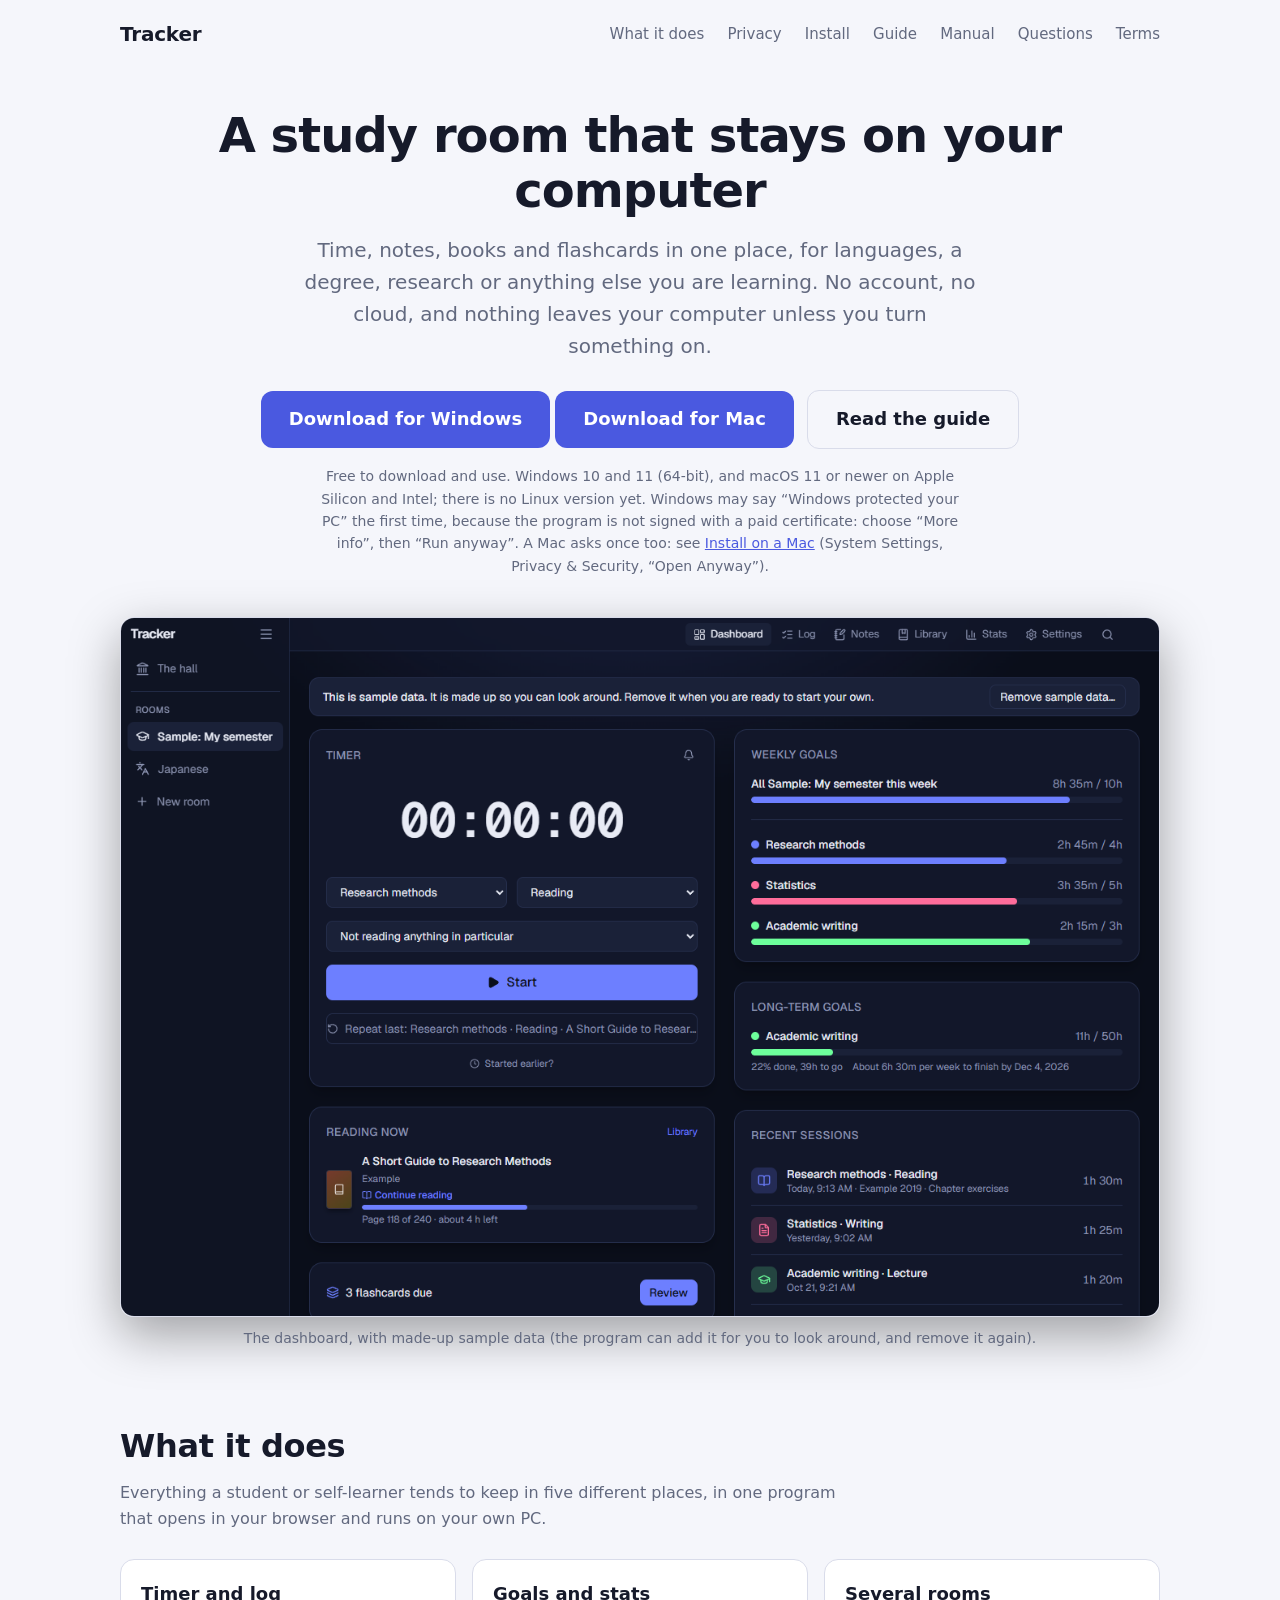
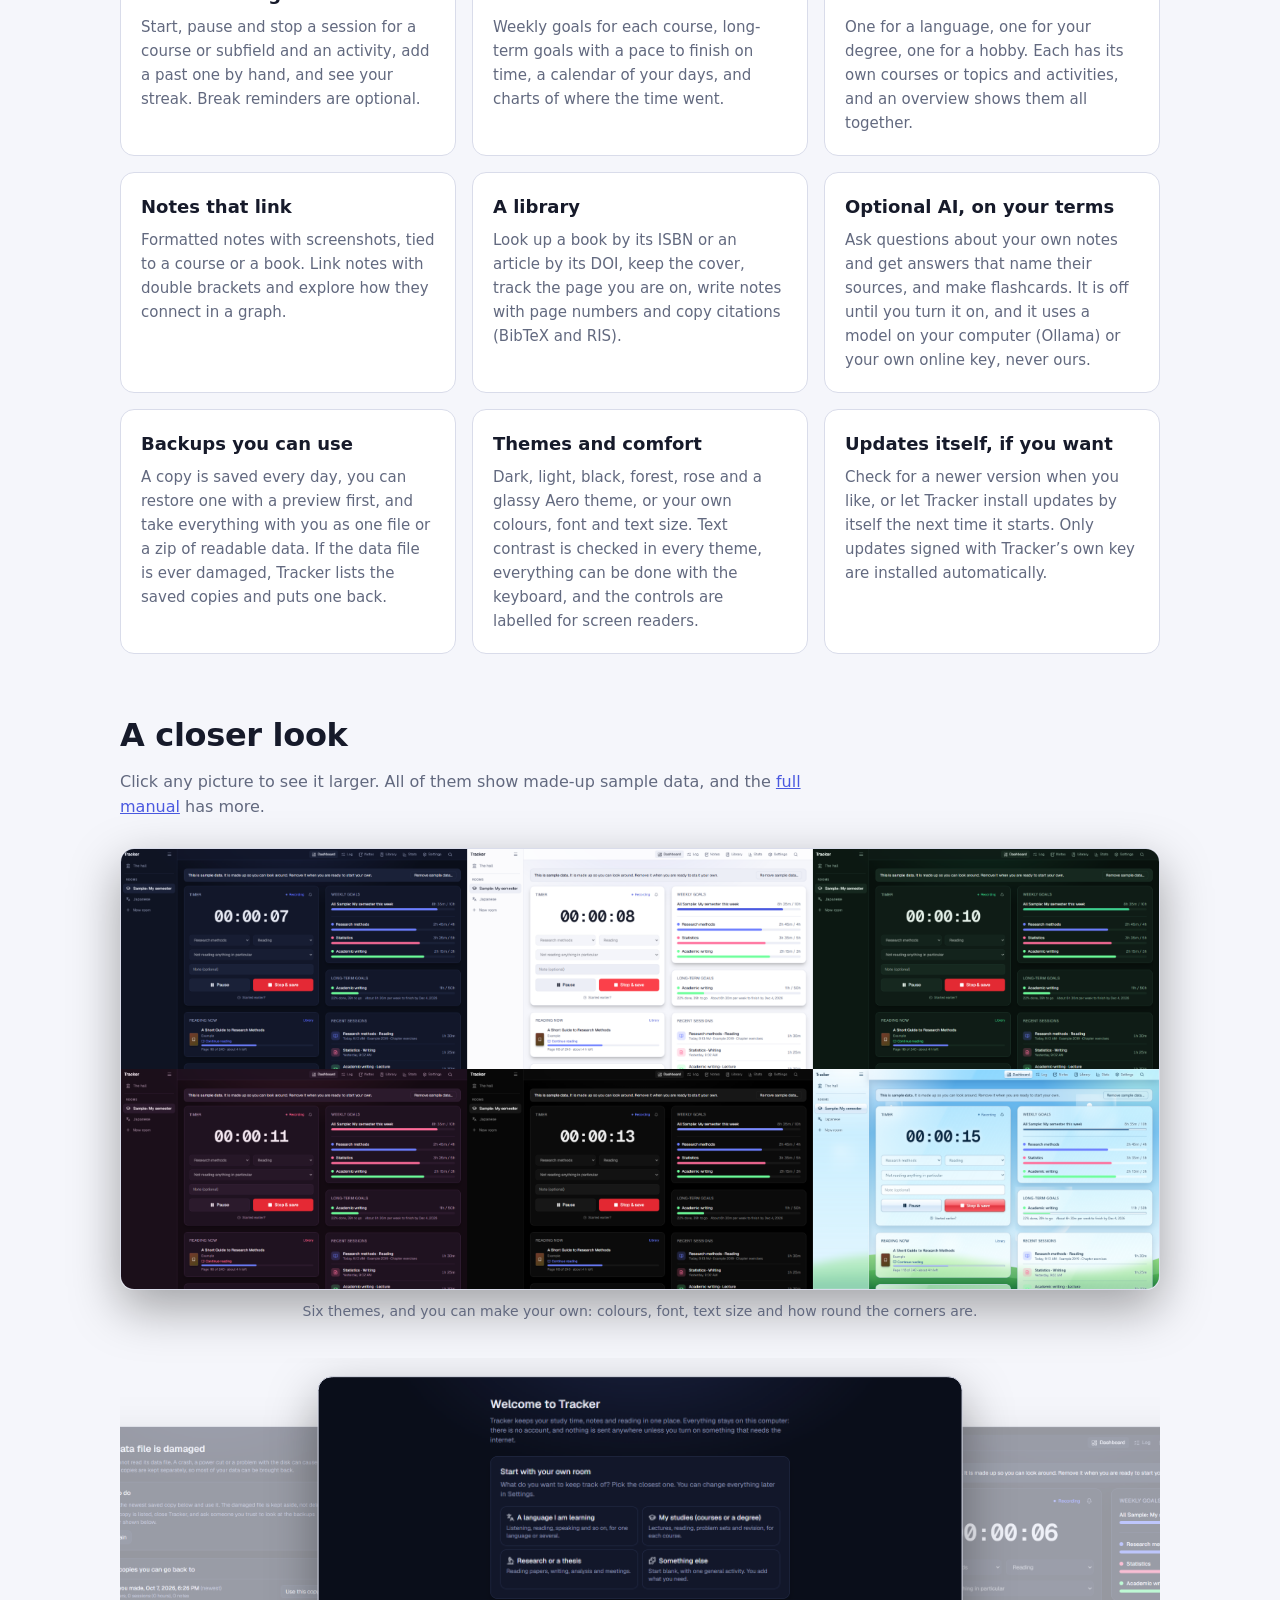
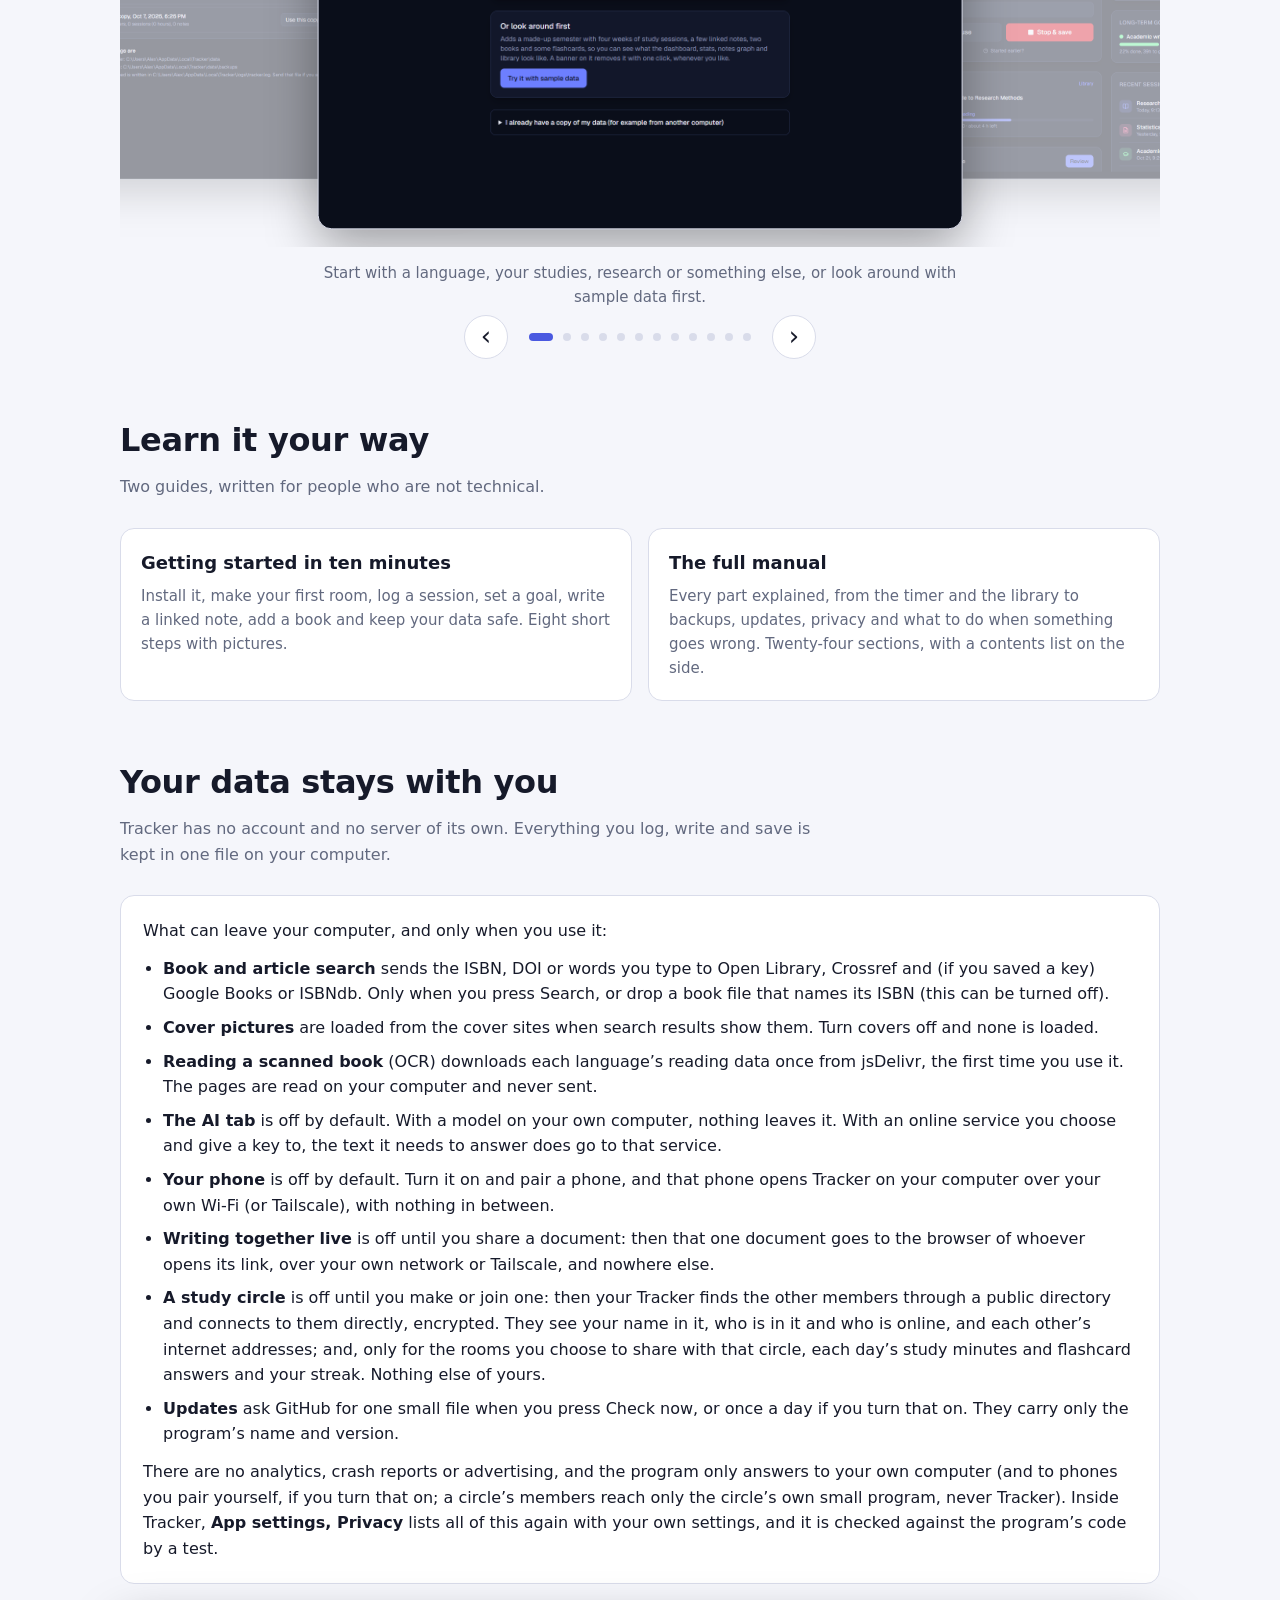
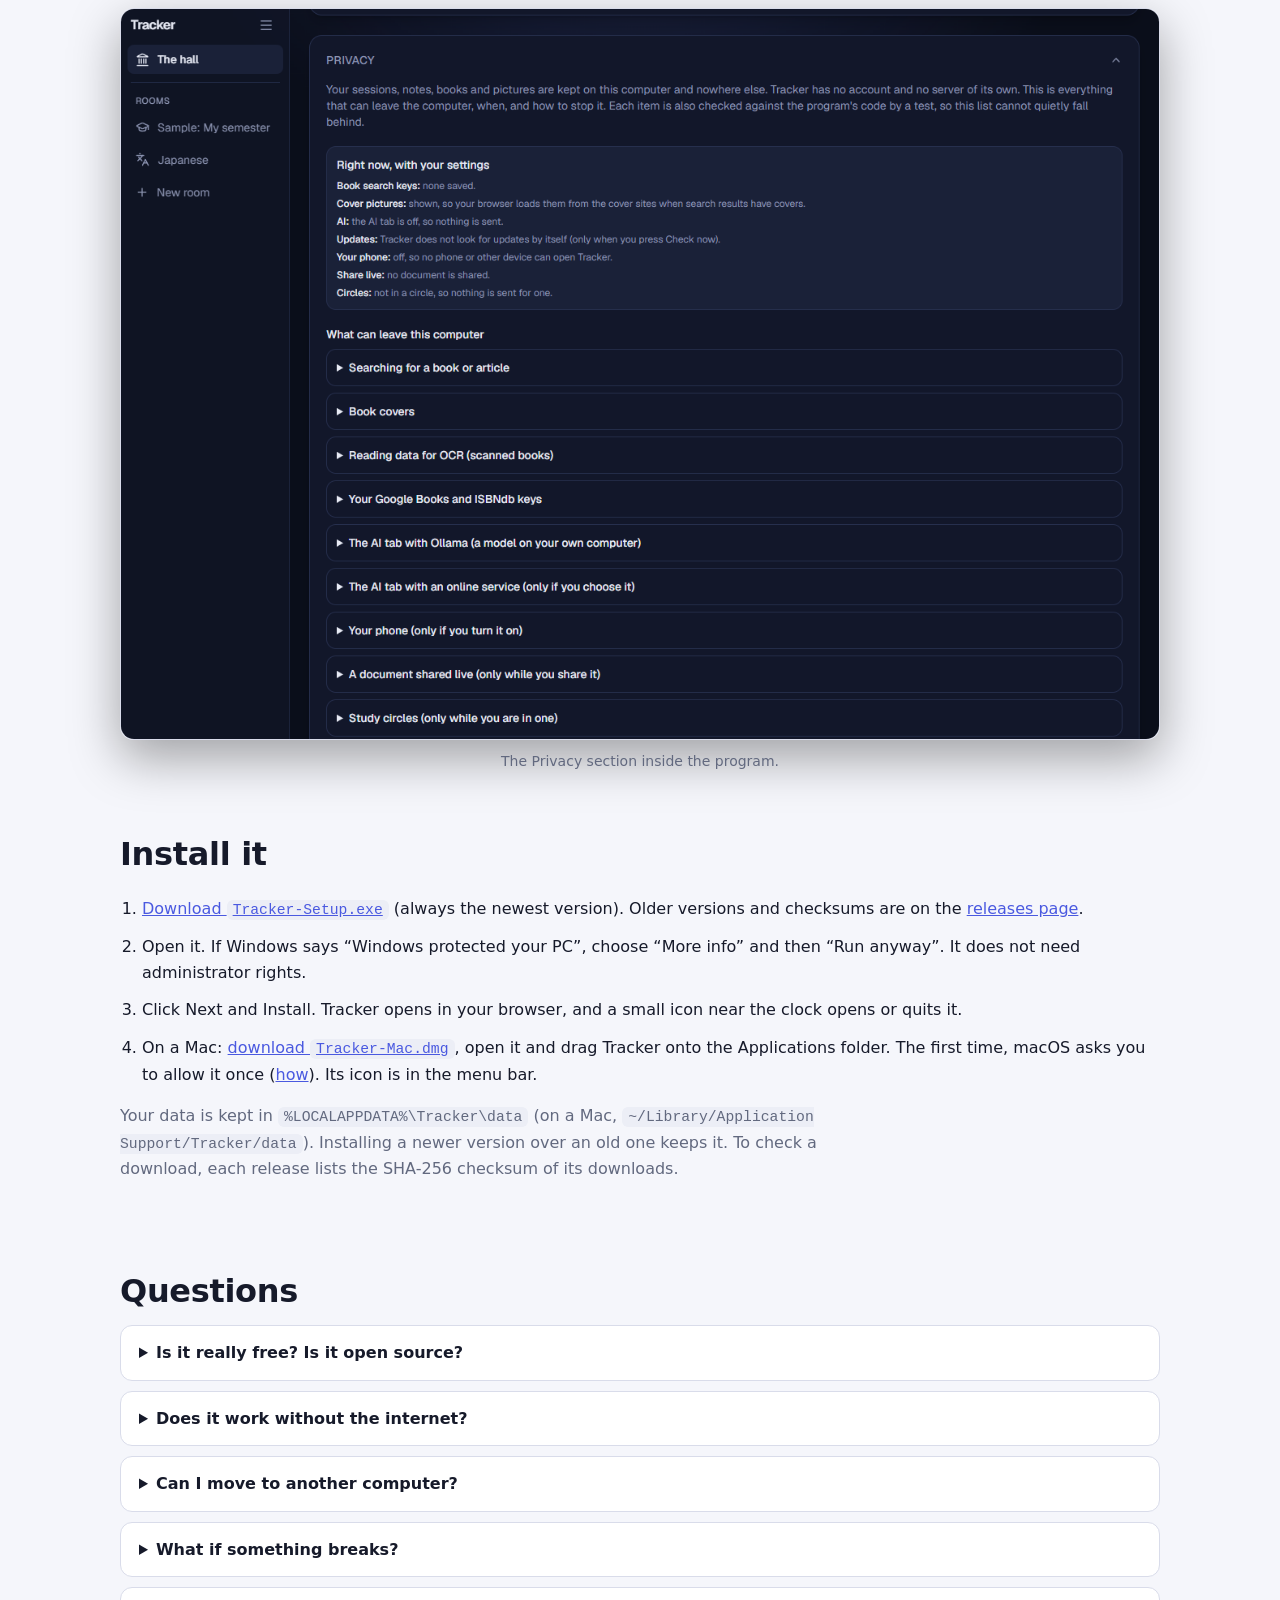
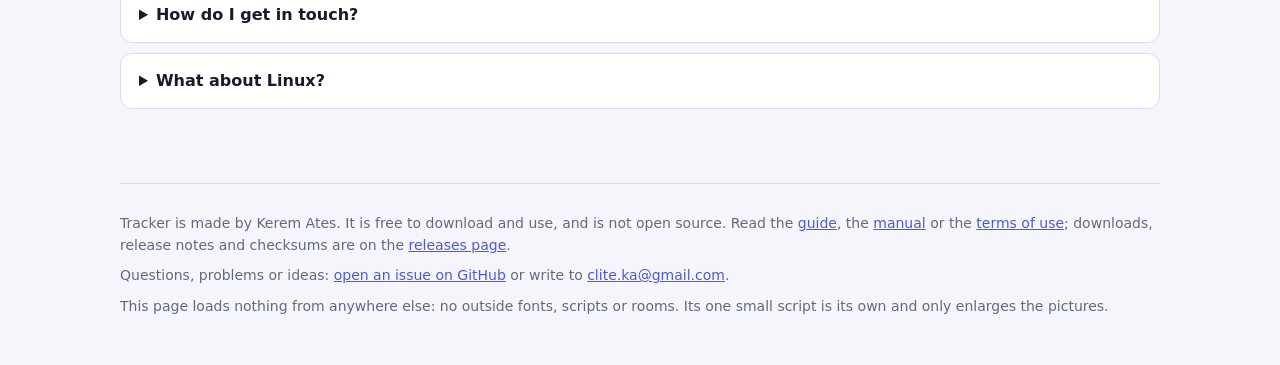
==== commit ca9477be: "Update the site" ====
--- a/docs/index.html
+++ b/docs/index.html
@@ -179,7 +179,7 @@
           <li><strong>The AI tab</strong> is off by default. With a model on your own computer, nothing leaves it. With an online service you choose and give a key to, the text it needs to answer does go to that service.</li>
           <li><strong>Your phone</strong> is off by default. Turn it on and pair a phone, and that phone opens Tracker on your computer over your own Wi-Fi (or Tailscale), with nothing in between.</li>
           <li><strong>Writing together live</strong> is off until you share a document: then that one document goes to the browser of whoever opens its link, over your own network or Tailscale, and nowhere else.</li>
-          <li><strong>A study circle</strong> is off until you make or join one: then your Tracker finds the other members through a public directory and connects to them directly, encrypted. They see your name in it, who is in it and who is online, and each other&rsquo;s internet addresses; nothing else of yours.</li>
+          <li><strong>A study circle</strong> is off until you make or join one: then your Tracker finds the other members through a public directory and connects to them directly, encrypted. They see your name in it, who is in it and who is online, and each other&rsquo;s internet addresses; and, only for the rooms you choose to share with that circle, each day&rsquo;s study minutes and flashcard answers and your streak. Nothing else of yours.</li>
           <li><strong>Updates</strong> ask GitHub for one small file when you press Check now, or once a day if you turn that on. They carry only the program&rsquo;s name and version.</li>
         </ul>
         <p style="margin:12px 0 0">There are no analytics, crash reports or advertising, and the program only answers to your own computer (and to phones you pair yourself, if you turn that on; a circle&rsquo;s members reach only the circle&rsquo;s own small program, never Tracker). Inside Tracker, <strong>App settings, Privacy</strong> lists all of this again with your own settings, and it is checked against the program&rsquo;s code by a test.</p>
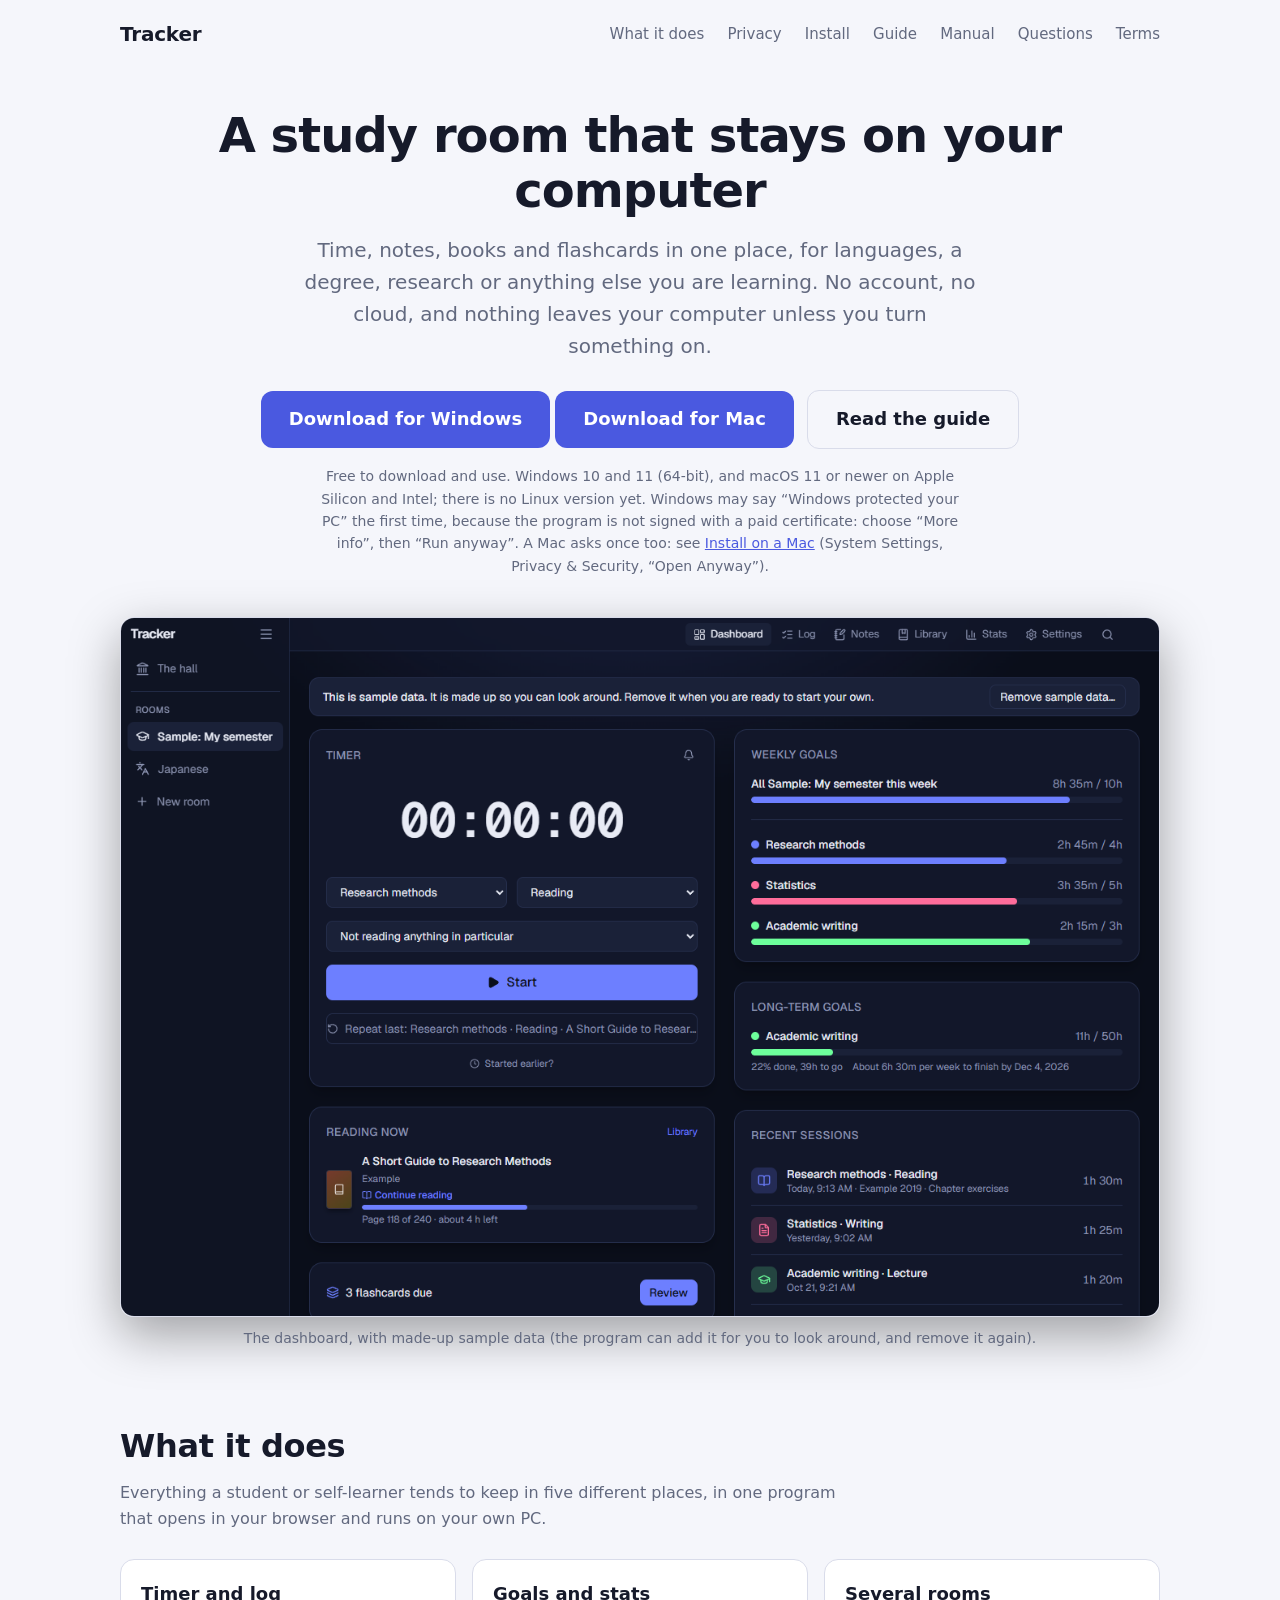
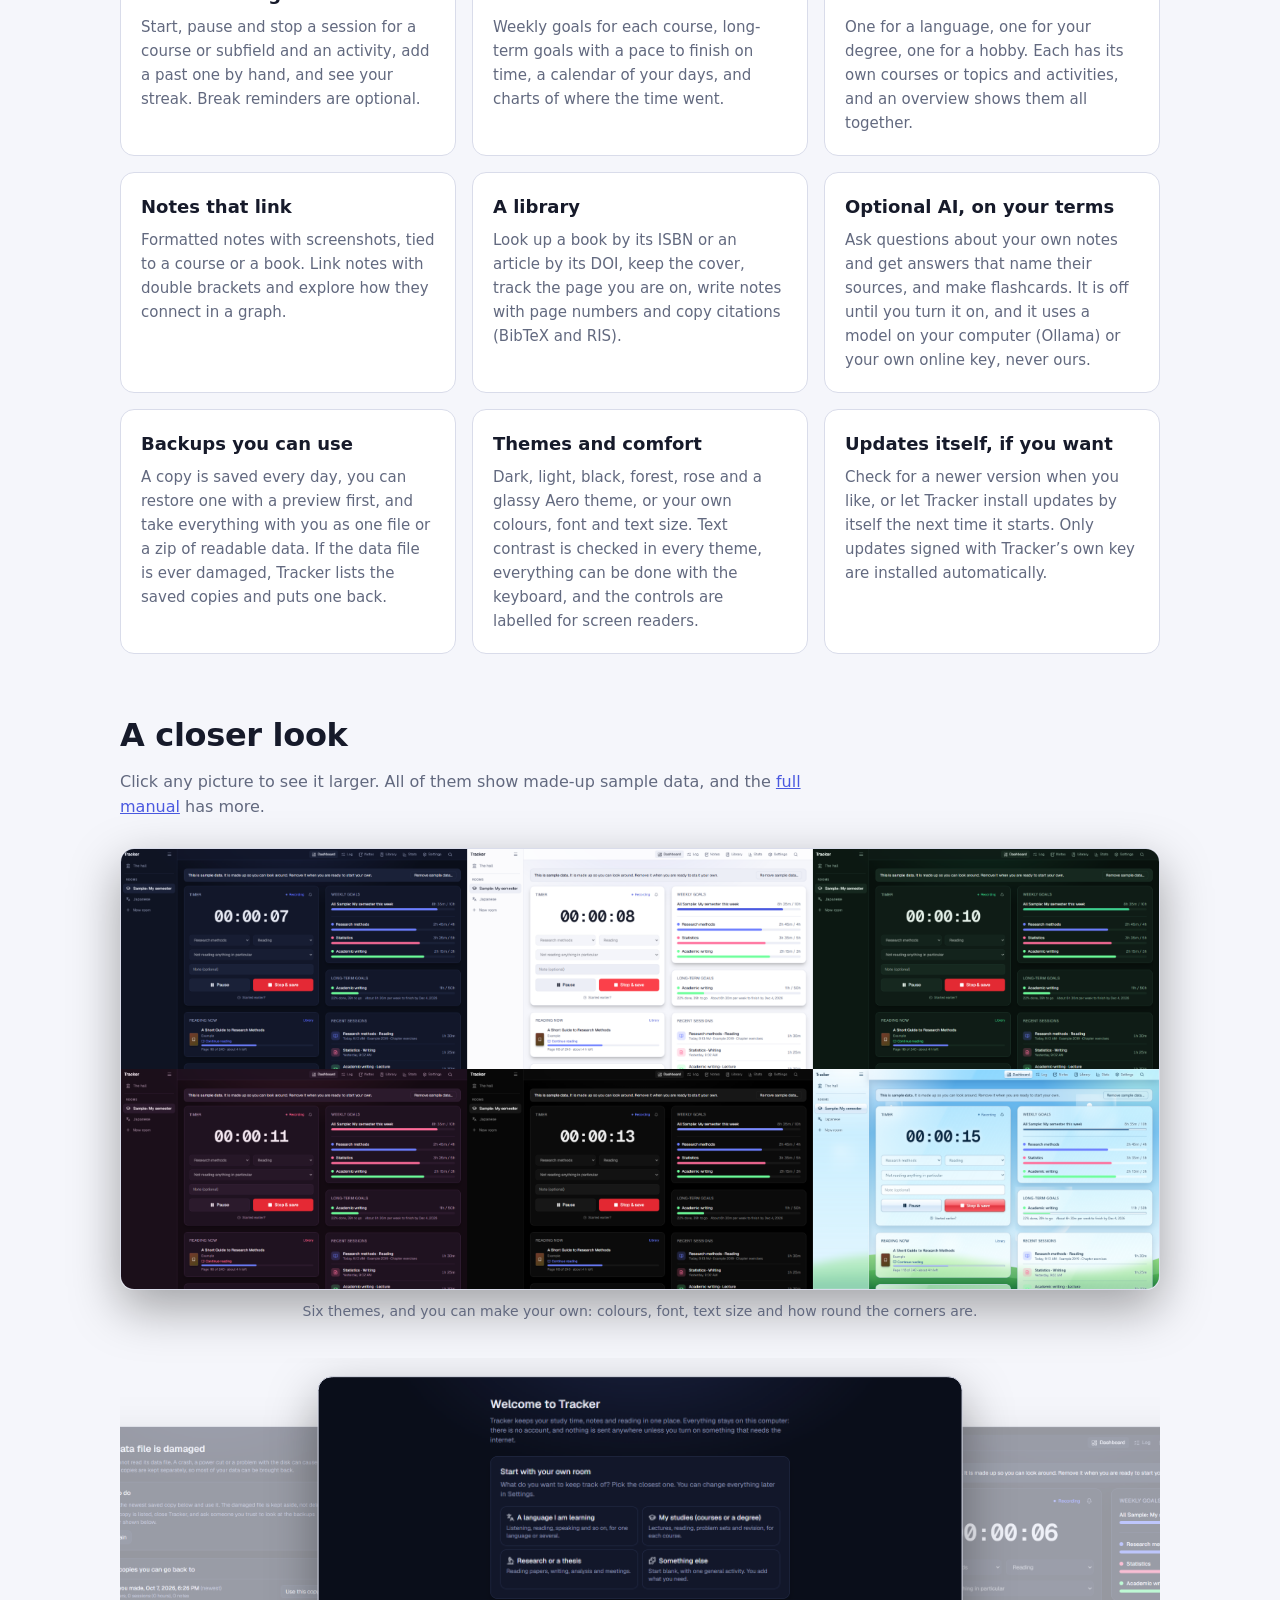
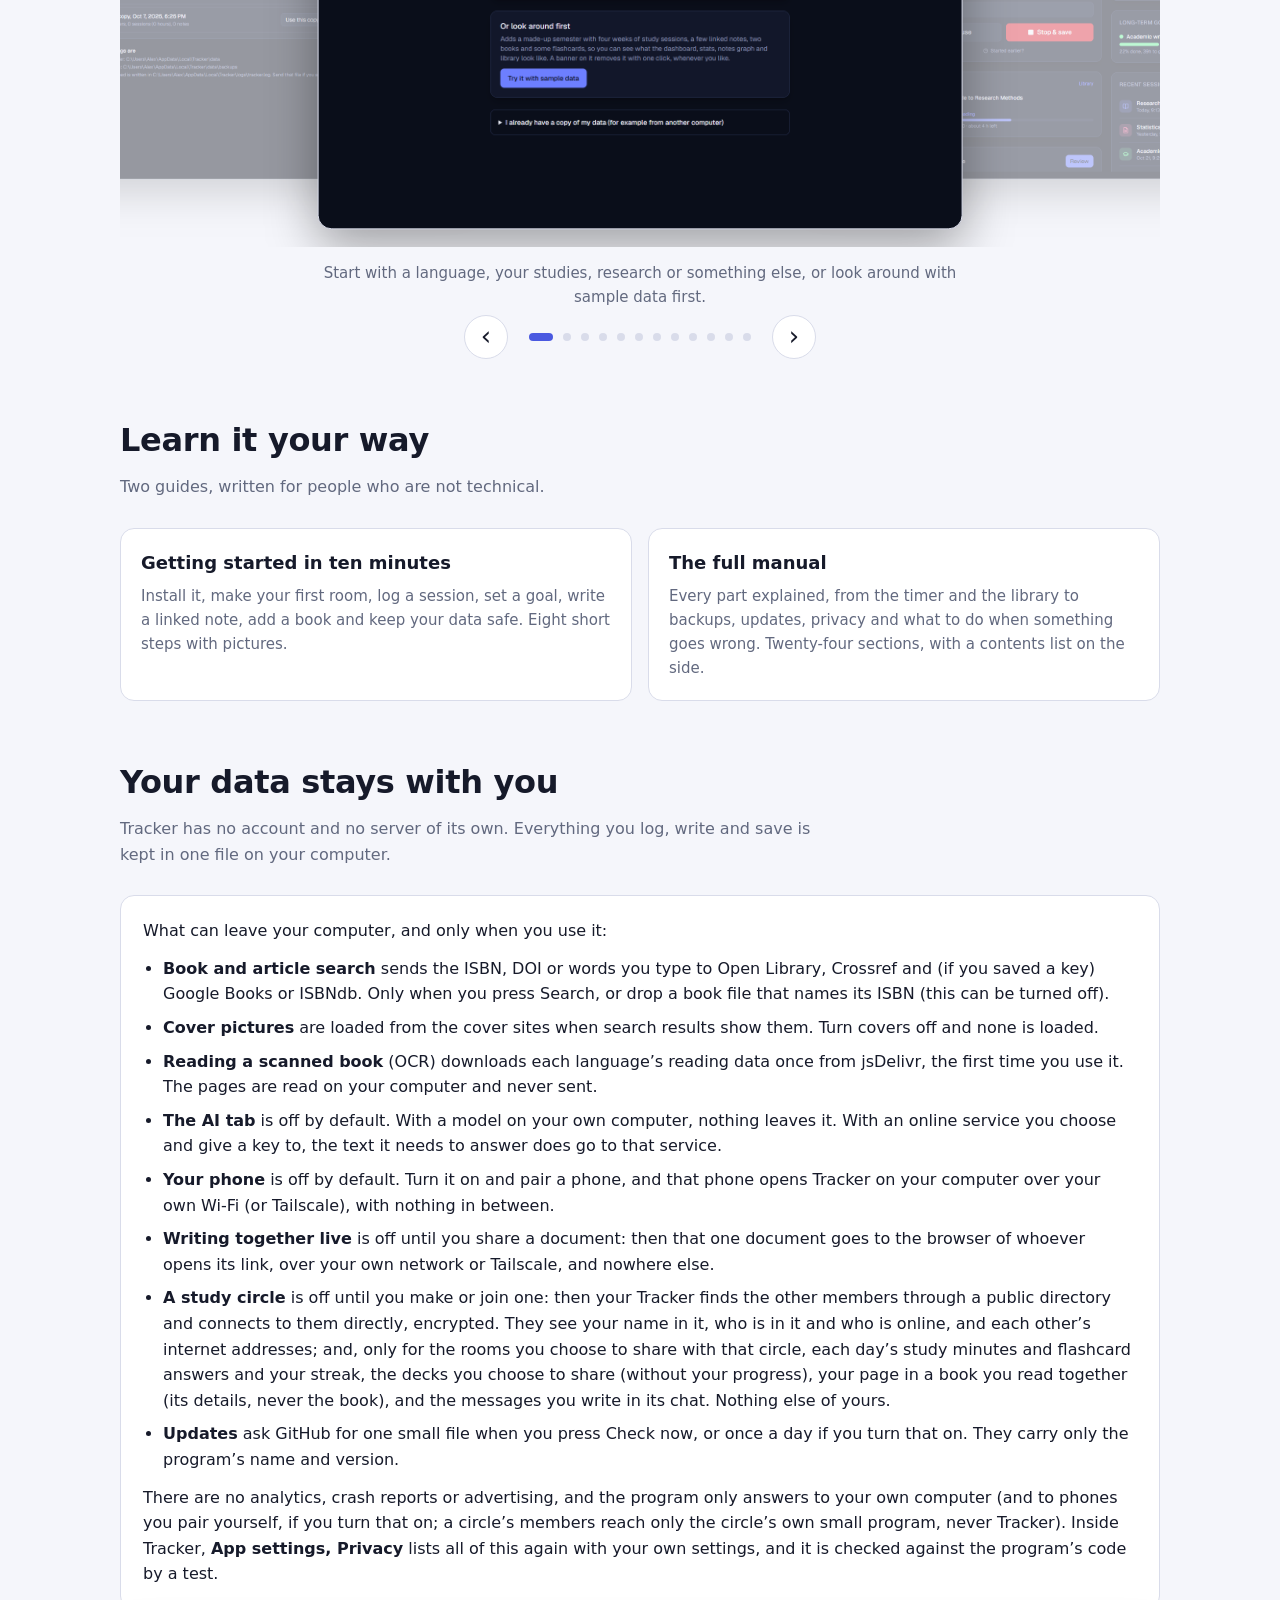
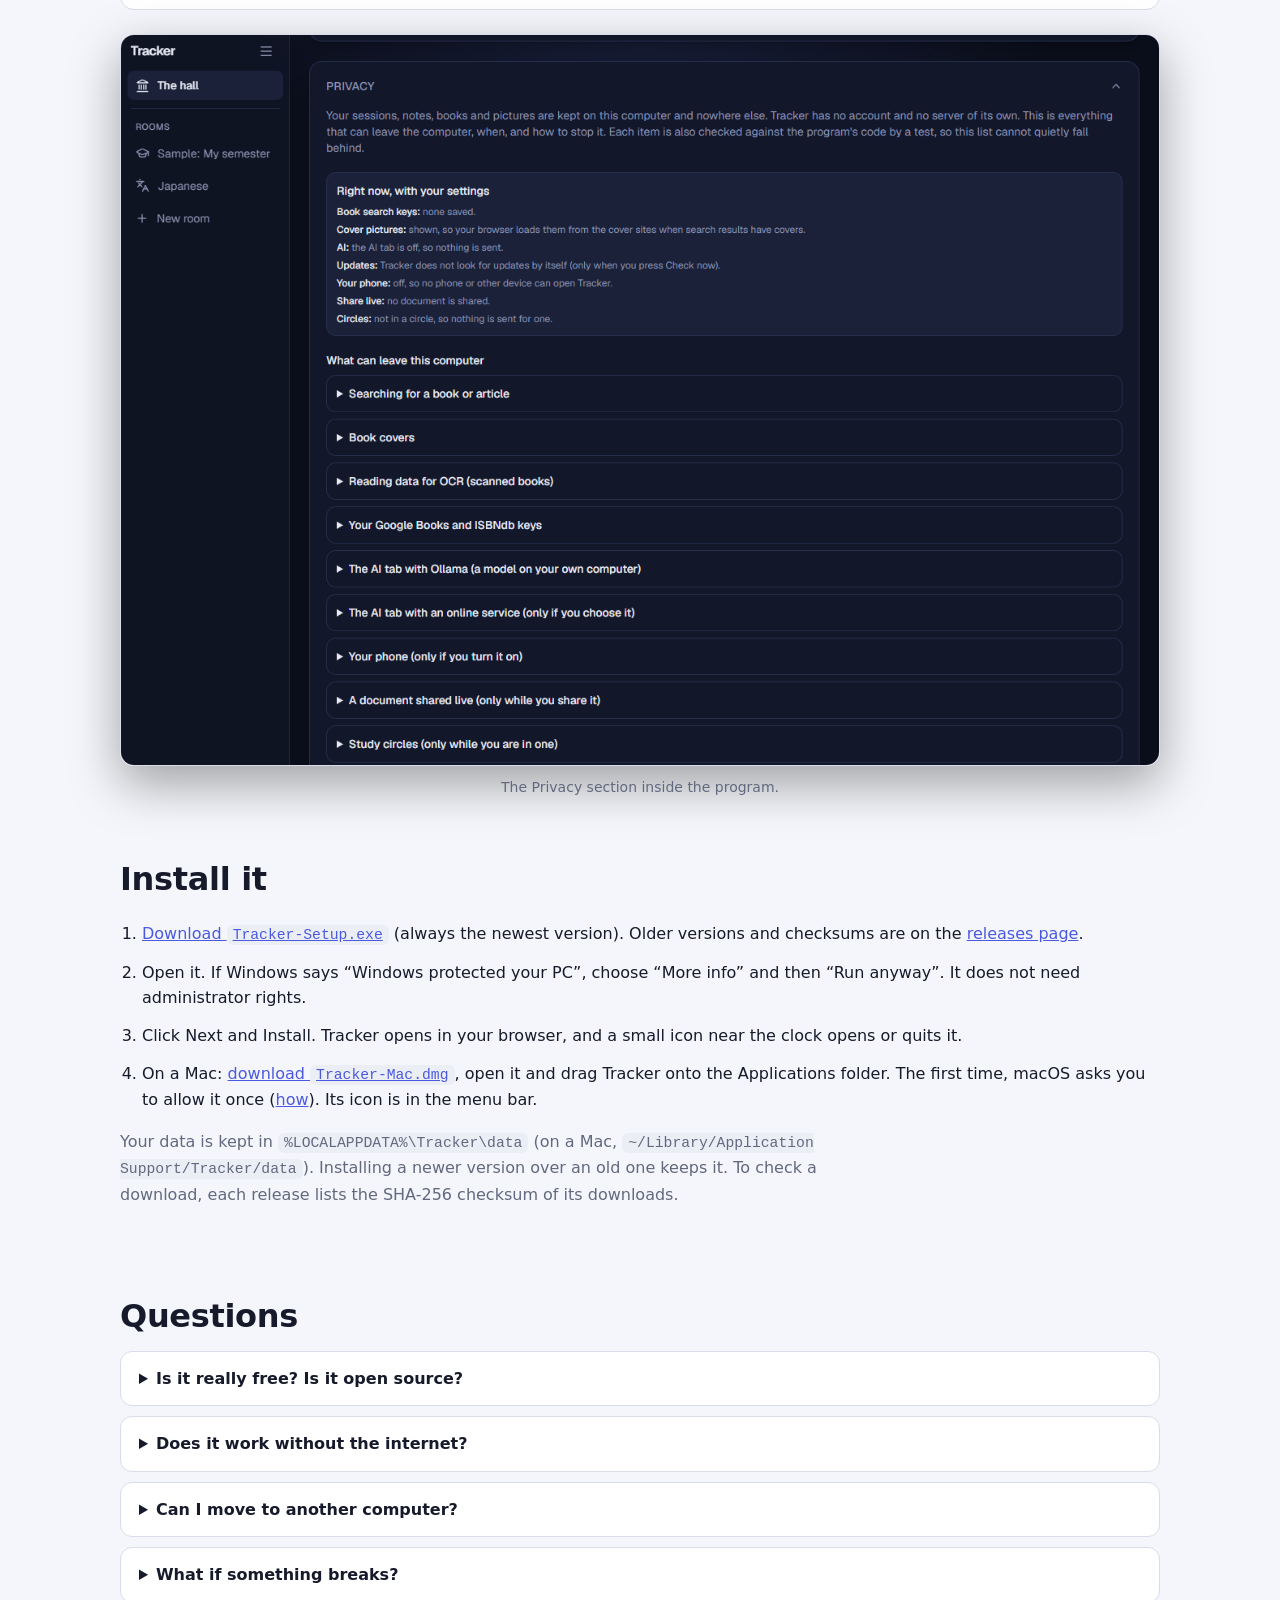
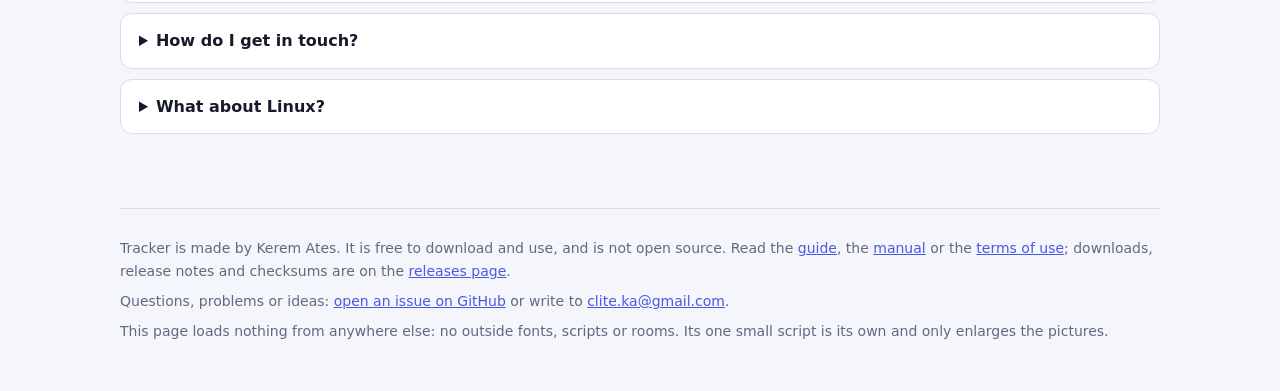
==== commit cbee39fd: "Update the site" ====
--- a/docs/index.html
+++ b/docs/index.html
@@ -179,7 +179,7 @@
           <li><strong>The AI tab</strong> is off by default. With a model on your own computer, nothing leaves it. With an online service you choose and give a key to, the text it needs to answer does go to that service.</li>
           <li><strong>Your phone</strong> is off by default. Turn it on and pair a phone, and that phone opens Tracker on your computer over your own Wi-Fi (or Tailscale), with nothing in between.</li>
           <li><strong>Writing together live</strong> is off until you share a document: then that one document goes to the browser of whoever opens its link, over your own network or Tailscale, and nowhere else.</li>
-          <li><strong>A study circle</strong> is off until you make or join one: then your Tracker finds the other members through a public directory and connects to them directly, encrypted. They see your name in it, who is in it and who is online, and each other&rsquo;s internet addresses; and, only for the rooms you choose to share with that circle, each day&rsquo;s study minutes and flashcard answers and your streak. Nothing else of yours.</li>
+          <li><strong>A study circle</strong> is off until you make or join one: then your Tracker finds the other members through a public directory and connects to them directly, encrypted. They see your name in it, who is in it and who is online, and each other&rsquo;s internet addresses; and, only for the rooms you choose to share with that circle, each day&rsquo;s study minutes and flashcard answers and your streak, the decks you choose to share (without your progress), your page in a book you read together (its details, never the book), and the messages you write in its chat. Nothing else of yours.</li>
           <li><strong>Updates</strong> ask GitHub for one small file when you press Check now, or once a day if you turn that on. They carry only the program&rsquo;s name and version.</li>
         </ul>
         <p style="margin:12px 0 0">There are no analytics, crash reports or advertising, and the program only answers to your own computer (and to phones you pair yourself, if you turn that on; a circle&rsquo;s members reach only the circle&rsquo;s own small program, never Tracker). Inside Tracker, <strong>App settings, Privacy</strong> lists all of this again with your own settings, and it is checked against the program&rsquo;s code by a test.</p>
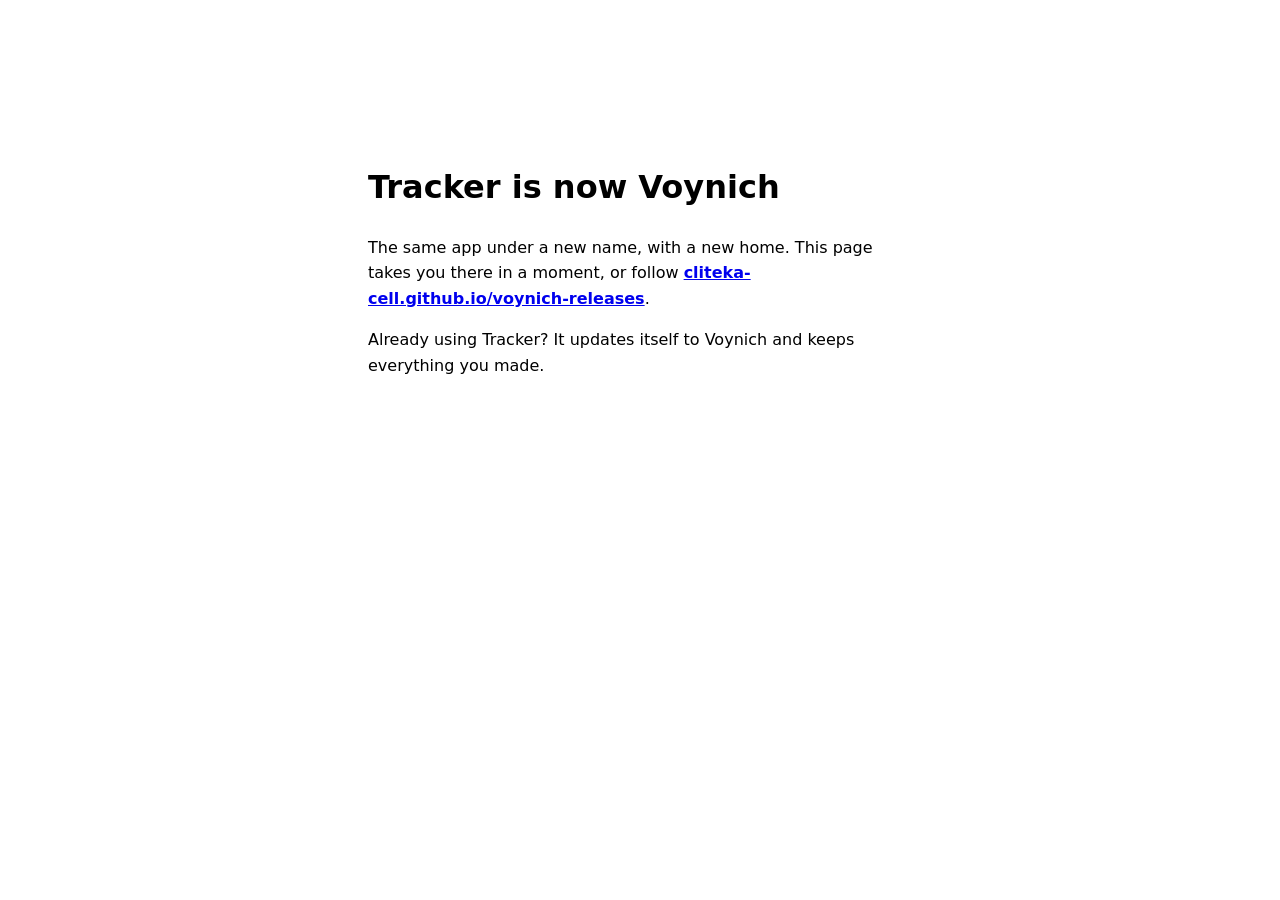
==== commit 8a60425e: "Tracker is now Voynich: the update for Tracker copies, and the site points to the new home" ====
--- a/docs/index.html
+++ b/docs/index.html
@@ -3,218 +3,19 @@
 <head>
 <meta charset="utf-8">
 <meta name="viewport" content="width=device-width, initial-scale=1">
-<meta name="theme-color" content="#0a0e1a">
-<title>Tracker: a private study room that lives on your computer</title>
-<meta name="description" content="Tracker keeps your study time, notes, books and flashcards in one place, on your own Windows PC or Mac. No account, no cloud, nothing sent anywhere unless you turn something on. Free to download.">
-<meta property="og:title" content="Tracker: a private study room that lives on your computer">
-<meta property="og:description" content="Study time, notes, books and flashcards in one place. No account. Your data stays on your computer.">
-<meta property="og:type" content="website">
-<meta property="og:image" content="https://cliteka-cell.github.io/tracker-releases/img/dashboard.png">
-<link rel="icon" href="data:image/svg+xml,%3Csvg xmlns='http://www.w3.org/2000/svg' viewBox='0 0 32 32'%3E%3Crect x='3' y='5' width='26' height='18' rx='3' fill='%236d7fff'/%3E%3Crect x='12' y='25' width='8' height='3' fill='%236d7fff'/%3E%3Ccircle cx='16' cy='14' r='6' fill='%230a0e1a'/%3E%3Cpath d='M16 10v4l3 2' stroke='%23fff' stroke-width='1.8' fill='none' stroke-linecap='round'/%3E%3C/svg%3E">
+<title>Tracker is now Voynich</title>
+<meta http-equiv="refresh" content="3; url=https://cliteka-cell.github.io/voynich-releases/">
+<link rel="canonical" href="https://cliteka-cell.github.io/voynich-releases/">
 <style>
-:root {
-  color-scheme: dark light;
-  --bg: #0a0e1a;
-  --surface: #12172a;
-  --surface-2: #1a2138;
-  --border: #262f4d;
-  --fg: #e8ebf5;
-  --muted: #8b93b0;
-  --accent: #6d7fff;
-  --accent-fg: #0a0e1a;
-  --glow: rgba(109, 127, 255, 0.16);
-}
-@media (prefers-color-scheme: light) {
-  :root {
-    --bg: #f5f6fb;
-    --surface: #ffffff;
-    --surface-2: #eceef6;
-    --border: #d9dcea;
-    --fg: #161a2a;
-    --muted: #62697f;
-    --accent: #4a59e0;
-    --accent-fg: #ffffff;
-    --glow: rgba(79, 95, 232, 0.1);
-  }
-}
-* { box-sizing: border-box; }
-html { scroll-behavior: smooth; }
-body {
-  margin: 0;
-  background: var(--bg) radial-gradient(ellipse 900px 480px at 50% -8%, var(--glow), transparent 60%) no-repeat;
-  color: var(--fg);
-  font: 16px/1.6 system-ui, -apple-system, "Segoe UI", Roboto, sans-serif;
-}
-a { color: var(--accent); }
-a:focus-visible, summary:focus-visible { outline: 3px solid var(--accent); outline-offset: 3px; border-radius: 4px; }
-.wrap { max-width: 1080px; margin: 0 auto; padding: 0 20px; }
-header.top { display: flex; flex-wrap: wrap; align-items: center; justify-content: space-between; gap: 12px; padding: 18px 0; }
-.brand { font-weight: 700; font-size: 20px; letter-spacing: -0.01em; color: var(--fg); text-decoration: none; }
-nav a { margin-left: 18px; color: var(--muted); text-decoration: none; font-size: 15px; }
-nav a:hover { color: var(--fg); text-decoration: underline; }
-.hero { padding: 40px 0 24px; text-align: center; }
-h1 { font-size: clamp(30px, 5vw, 48px); line-height: 1.15; margin: 0 0 16px; letter-spacing: -0.02em; }
-.lead { font-size: clamp(17px, 2.2vw, 20px); color: var(--muted); max-width: 680px; margin: 0 auto 28px; }
-.button { display: inline-block; background: var(--accent); color: var(--accent-fg); font-weight: 600; text-decoration: none; padding: 14px 28px; border-radius: 12px; font-size: 18px; }
-.button:hover { filter: brightness(1.1); }
-.button.quiet { background: transparent; color: var(--fg); border: 1px solid var(--border); margin-left: 8px; }
-.small { font-size: 14px; color: var(--muted); max-width: 640px; margin: 16px auto 0; }
-.shot { margin: 0; }
-.shot img { display: block; width: 100%; height: auto; border: 1px solid var(--border); border-radius: 14px; box-shadow: 0 18px 50px rgba(0, 0, 0, 0.35); }
-.shot figcaption { color: var(--muted); font-size: 14px; margin-top: 10px; text-align: center; }
-.hero .shot { margin-top: 40px; }
-section { padding: 48px 0 8px; }
-h2 { font-size: clamp(24px, 3.4vw, 32px); margin: 0 0 8px; letter-spacing: -0.01em; }
-.section-lead { color: var(--muted); margin: 0 0 28px; max-width: 720px; }
-.grid { display: grid; gap: 16px; grid-template-columns: repeat(auto-fit, minmax(290px, 1fr)); }
-.card { background: var(--surface); border: 1px solid var(--border); border-radius: 14px; padding: 20px; }
-.card h3 { margin: 0 0 6px; font-size: 18px; }
-.card p { margin: 0; color: var(--muted); font-size: 15px; }
-.gallery { display: grid; gap: 28px; grid-template-columns: repeat(auto-fit, minmax(420px, 1fr)); }
-.gallery .wide { grid-column: 1 / -1; }
-.card h3 a { color: var(--fg); text-decoration: none; }
-.card h3 a:hover { text-decoration: underline; }
-@media (max-width: 520px) { .gallery { grid-template-columns: 1fr; } }
-ol.steps { padding-left: 22px; }
-ol.steps li { margin: 0 0 12px; }
-.panel { background: var(--surface); border: 1px solid var(--border); border-radius: 14px; padding: 22px; }
-.panel ul { margin: 12px 0 0; padding-left: 20px; }
-.panel li { margin: 0 0 8px; }
-code { background: var(--surface-2); padding: 2px 6px; border-radius: 6px; font-size: 0.92em; }
-details { background: var(--surface); border: 1px solid var(--border); border-radius: 12px; padding: 14px 18px; margin: 0 0 10px; }
-summary { cursor: pointer; font-weight: 600; }
-details p { margin: 10px 0 0; color: var(--muted); }
-footer { margin-top: 56px; padding: 28px 0 44px; border-top: 1px solid var(--border); color: var(--muted); font-size: 14px; }
-footer p { margin: 0 0 8px; }
+  :root { color-scheme: light dark; }
+  body { font-family: "Segoe UI", system-ui, sans-serif; max-width: 34rem; margin: 18vh auto 0; padding: 0 16px; line-height: 1.6; }
+  a { font-weight: 600; }
 </style>
-<link rel="stylesheet" href="gallery.css">
 </head>
 <body>
-<div class="wrap">
-  <header class="top">
-    <a class="brand" href="#top">Tracker</a>
-    <nav aria-label="Sections">
-      <a href="#features">What it does</a>
-      <a href="#privacy">Privacy</a>
-      <a href="#install">Install</a>
-      <a href="guide.html">Guide</a>
-      <a href="manual.html">Manual</a>
-      <a href="#questions">Questions</a>
-      <a href="terms.html">Terms</a>
-    </nav>
-  </header>
-
-  <main id="top">
-    <div class="hero">
-      <h1>A study room that stays on your computer</h1>
-      <p class="lead">Time, notes, books and flashcards in one place, for languages, a degree, research or anything else you are learning. No account, no cloud, and nothing leaves your computer unless you turn something on.</p>
-      <p>
-        <a class="button" href="https://github.com/cliteka-cell/tracker-releases/releases/latest/download/Tracker-Setup.exe">Download for Windows</a>
-        <a class="button" href="https://github.com/cliteka-cell/tracker-releases/releases/latest/download/Tracker-Mac.dmg">Download for Mac</a>
-        <a class="button quiet" href="guide.html">Read the guide</a>
-      </p>
-      <p class="small">Free to download and use. Windows 10 and 11 (64-bit), and macOS 11 or newer on Apple Silicon and Intel; there is no Linux version yet. Windows may say &ldquo;Windows protected your PC&rdquo; the first time, because the program is not signed with a paid certificate: choose &ldquo;More info&rdquo;, then &ldquo;Run anyway&rdquo;. A Mac asks once too: see <a href="manual.html#mac">Install on a Mac</a> (System Settings, Privacy &amp; Security, &ldquo;Open Anyway&rdquo;).</p>
-      <figure class="shot">
-        <a class="zoom" href="img/dashboard.png"><img src="img/dashboard.png" width="1280" height="860" alt="The Tracker dashboard: a timer with a Start button, weekly goals with progress bars for three courses, a long-term goal, the book being read and the most recent study sessions."></a>
-        <figcaption>The dashboard, with made-up sample data (the program can add it for you to look around, and remove it again).</figcaption>
-      </figure>
-    </div>
-
-    <section id="features" aria-labelledby="features-title">
-      <h2 id="features-title">What it does</h2>
-      <p class="section-lead">Everything a student or self-learner tends to keep in five different places, in one program that opens in your browser and runs on your own PC.</p>
-      <div class="grid">
-        <div class="card"><h3>Timer and log</h3><p>Start, pause and stop a session for a course or subfield and an activity, add a past one by hand, and see your streak. Break reminders are optional.</p></div>
-        <div class="card"><h3>Goals and stats</h3><p>Weekly goals for each course, long-term goals with a pace to finish on time, a calendar of your days, and charts of where the time went.</p></div>
-        <div class="card"><h3>Several rooms</h3><p>One for a language, one for your degree, one for a hobby. Each has its own courses or topics and activities, and an overview shows them all together.</p></div>
-        <div class="card"><h3>Notes that link</h3><p>Formatted notes with screenshots, tied to a course or a book. Link notes with double brackets and explore how they connect in a graph.</p></div>
-        <div class="card"><h3>A library</h3><p>Look up a book by its ISBN or an article by its DOI, keep the cover, track the page you are on, write notes with page numbers and copy citations (BibTeX and RIS).</p></div>
-        <div class="card"><h3>Optional AI, on your terms</h3><p>Ask questions about your own notes and get answers that name their sources, and make flashcards. It is off until you turn it on, and it uses a model on your computer (Ollama) or your own online key, never ours.</p></div>
-        <div class="card"><h3>Backups you can use</h3><p>A copy is saved every day, you can restore one with a preview first, and take everything with you as one file or a zip of readable data. If the data file is ever damaged, Tracker lists the saved copies and puts one back.</p></div>
-        <div class="card"><h3>Themes and comfort</h3><p>Dark, light, black, forest, rose and a glassy Aero theme, or your own colours, font and text size. Text contrast is checked in every theme, everything can be done with the keyboard, and the controls are labelled for screen readers.</p></div>
-        <div class="card"><h3>Updates itself, if you want</h3><p>Check for a newer version when you like, or let Tracker install updates by itself the next time it starts. Only updates signed with Tracker&rsquo;s own key are installed automatically.</p></div>
-      </div>
-    </section>
-
-    <section id="look" aria-labelledby="look-title">
-      <h2 id="look-title">A closer look</h2>
-      <p class="section-lead">Click any picture to see it larger. All of them show made-up sample data, and the <a href="manual.html">full manual</a> has more.</p>
-      <div class="gallery single">
-        <figure class="shot wide"><a class="zoom" href="img/themes.png"><img loading="lazy" src="img/themes.png" width="1472" height="624" alt="The same dashboard with a running timer shown in six themes side by side: midnight, light, forest, rose, black and the glassy Frutiger Aero."></a><figcaption>Six themes, and you can make your own: colours, font, text size and how round the corners are.</figcaption></figure>
-      </div>
-      <div class="gallery" data-coverflow aria-label="Screenshots of Tracker" style="margin-top:36px">
-        <figure class="shot"><a class="zoom" href="img/welcome.png"><img loading="lazy" src="img/welcome.png" width="1280" height="940" alt="The Tracker welcome page: four starting points (a language, my studies, research or a thesis, something else) and a button to try it with sample data."></a><figcaption>Start with a language, your studies, research or something else, or look around with sample data first.</figcaption></figure>
-        <figure class="shot"><a class="zoom" href="img/timer-running.png"><img loading="lazy" src="img/timer-running.png" width="1280" height="860" alt="The dashboard while a session is being timed: a clock at 00:00:06 with a Recording label, Pause and Stop and save buttons, and weekly goal bars beside it."></a><figcaption>The timer keeps running if you close the page. Started late? Move the start back.</figcaption></figure>
-        <figure class="shot"><a class="zoom" href="img/log.png"><img loading="lazy" src="img/log.png" width="1280" height="940" alt="The log page: an Add a past session button, filters by course, activity and book, and the list of all sessions."></a><figcaption>Forgot to start the timer? Add a past session by hand, and edit or delete any session later.</figcaption></figure>
-        <figure class="shot"><a class="zoom" href="img/notes.png"><img loading="lazy" src="img/notes.png" width="1280" height="900" alt="The notes page as cards: a pinned note above the others, each with a few lines of its text, its course dots and its date, under the Cards, Graph and Flashcards tabs."></a><figcaption>Notes link to each other with double brackets, and show what links back.</figcaption></figure>
-        <figure class="shot"><a class="zoom" href="img/graph.png"><img loading="lazy" src="img/graph.png" width="1280" height="900" alt="The notes graph: notes, courses and books drawn as coloured dots and shapes joined by lines, with labels such as Sampling, Hypotheses and p-values, and dashed lines from notes to the notes they are under."></a><figcaption>The notes graph shows how your notes, courses and books connect.</figcaption></figure>
-        <figure class="shot"><a class="zoom" href="img/library.png"><img loading="lazy" src="img/library.png" width="1280" height="900" alt="The library: two books with reading progress, pages per hour, an estimate of the time left and a field for the page you are on."></a><figcaption>The library tracks what you read, how fast, and how long it will take.</figcaption></figure>
-        <figure class="shot"><a class="zoom" href="img/reader.png"><img loading="lazy" src="img/reader.png" width="1280" height="900" alt="The reader: a PDF page with its first two lines highlighted in yellow, and the Notes panel beside it listing the highlight and the notes about the book."></a><figcaption>Read your PDFs and EPUBs in Tracker, with highlights and notes beside the page.</figcaption></figure>
-        <figure class="shot"><a class="zoom" href="img/writing.png"><img loading="lazy" src="img/writing.png" width="1280" height="900" alt="A document in Writing: a title and three paragraphs under one row of buttons and one toolbar row with the text style, lists, Cite, Footnote, Comment, Insert and Format."></a><figcaption>Write essays and chapters with citations from your library.</figcaption></figure>
-        <figure class="shot"><a class="zoom" href="img/stats.png"><img loading="lazy" src="img/stats.png" width="1280" height="900" alt="The stats page: a bar chart of daily study time over 30 days split by course and coloured by activity, above a comparison of this week with last week."></a><figcaption>Stats: where the time went, and how this week compares.</figcaption></figure>
-        <figure class="shot"><a class="zoom" href="img/overview.png"><img loading="lazy" src="img/overview.png" width="1280" height="900" alt="The overview page that adds up two rooms: totals for today, this week and all time, a day streak, a daily chart and a split of time by room."></a><figcaption>The overview adds up all your rooms, for example a language and a degree.</figcaption></figure>
-        <figure class="shot"><a class="zoom" href="img/settings-data.png"><img loading="lazy" src="img/settings-data.png" width="1280" height="900" alt="The Data and backups part of settings: three download buttons, Back up now and Import from a file buttons and the list of saved copies, each with a Restore button."></a><figcaption>A copy is saved every day. Put any of them back, or take everything with you.</figcaption></figure>
-        <figure class="shot"><a class="zoom" href="img/damaged.png"><img loading="lazy" src="img/damaged.png" width="1280" height="900" alt="The page Tracker shows when its data file is damaged: what to do, and a list of saved copies with a Use this copy button."></a><figcaption>If the data file is ever damaged, Tracker says so plainly and offers saved copies to go back to.</figcaption></figure>
-      </div>
-    </section>
-
-    <section id="learn" aria-labelledby="learn-title">
-      <h2 id="learn-title">Learn it your way</h2>
-      <p class="section-lead">Two guides, written for people who are not technical.</p>
-      <div class="grid">
-        <div class="card"><h3><a href="guide.html">Getting started in ten minutes</a></h3><p>Install it, make your first room, log a session, set a goal, write a linked note, add a book and keep your data safe. Eight short steps with pictures.</p></div>
-        <div class="card"><h3><a href="manual.html">The full manual</a></h3><p>Every part explained, from the timer and the library to backups, updates, privacy and what to do when something goes wrong. Twenty-four sections, with a contents list on the side.</p></div>
-      </div>
-    </section>
-
-    <section id="privacy" aria-labelledby="privacy-title">
-      <h2 id="privacy-title">Your data stays with you</h2>
-      <p class="section-lead">Tracker has no account and no server of its own. Everything you log, write and save is kept in one file on your computer.</p>
-      <div class="panel">
-        <p style="margin:0">What can leave your computer, and only when you use it:</p>
-        <ul>
-          <li><strong>Book and article search</strong> sends the ISBN, DOI or words you type to Open Library, Crossref and (if you saved a key) Google Books or ISBNdb. Only when you press Search, or drop a book file that names its ISBN (this can be turned off).</li>
-          <li><strong>Cover pictures</strong> are loaded from the cover sites when search results show them. Turn covers off and none is loaded.</li>
-          <li><strong>Reading a scanned book</strong> (OCR) downloads each language&rsquo;s reading data once from jsDelivr, the first time you use it. The pages are read on your computer and never sent.</li>
-          <li><strong>The AI tab</strong> is off by default. With a model on your own computer, nothing leaves it. With an online service you choose and give a key to, the text it needs to answer does go to that service.</li>
-          <li><strong>Your phone</strong> is off by default. Turn it on and pair a phone, and that phone opens Tracker on your computer over your own Wi-Fi (or Tailscale), with nothing in between.</li>
-          <li><strong>Writing together live</strong> is off until you share a document: then that one document goes to the browser of whoever opens its link, over your own network or Tailscale, and nowhere else.</li>
-          <li><strong>A study circle</strong> is off until you make or join one: then your Tracker finds the other members through a public directory and connects to them directly, encrypted. They see your name in it, who is in it and who is online, and each other&rsquo;s internet addresses; and, only for the rooms you choose to share with that circle, each day&rsquo;s study minutes and flashcard answers and your streak, the decks you choose to share (without your progress), your page in a book you read together (its details, never the book), and the messages you write in its chat. Nothing else of yours.</li>
-          <li><strong>Updates</strong> ask GitHub for one small file when you press Check now, or once a day if you turn that on. They carry only the program&rsquo;s name and version.</li>
-        </ul>
-        <p style="margin:12px 0 0">There are no analytics, crash reports or advertising, and the program only answers to your own computer (and to phones you pair yourself, if you turn that on; a circle&rsquo;s members reach only the circle&rsquo;s own small program, never Tracker). Inside Tracker, <strong>App settings, Privacy</strong> lists all of this again with your own settings, and it is checked against the program&rsquo;s code by a test.</p>
-      </div>
-      <figure class="shot" style="margin-top:24px"><a class="zoom" href="img/privacy.png"><img loading="lazy" src="img/privacy.png" width="1280" height="900" alt="The Privacy section of Tracker's settings: a summary of what is happening right now with the person's settings, and a list of what can leave the computer, each item with when, what is sent, where to and how to stop it."></a><figcaption>The Privacy section inside the program.</figcaption></figure>
-    </section>
-
-    <section id="install" aria-labelledby="install-title">
-      <h2 id="install-title">Install it</h2>
-      <ol class="steps">
-        <li><a href="https://github.com/cliteka-cell/tracker-releases/releases/latest/download/Tracker-Setup.exe">Download <code>Tracker-Setup.exe</code></a> (always the newest version). Older versions and checksums are on the <a href="https://github.com/cliteka-cell/tracker-releases/releases">releases page</a>.</li>
-        <li>Open it. If Windows says &ldquo;Windows protected your PC&rdquo;, choose &ldquo;More info&rdquo; and then &ldquo;Run anyway&rdquo;. It does not need administrator rights.</li>
-        <li>Click Next and Install. Tracker opens in your browser, and a small icon near the clock opens or quits it.</li>
-        <li>On a Mac: <a href="https://github.com/cliteka-cell/tracker-releases/releases/latest/download/Tracker-Mac.dmg">download <code>Tracker-Mac.dmg</code></a>, open it and drag Tracker onto the Applications folder. The first time, macOS asks you to allow it once (<a href="manual.html#mac">how</a>). Its icon is in the menu bar.</li>
-      </ol>
-      <p class="section-lead" style="margin-top:16px">Your data is kept in <code>%LOCALAPPDATA%\Tracker\data</code> (on a Mac, <code>~/Library/Application Support/Tracker/data</code>). Installing a newer version over an old one keeps it. To check a download, each release lists the SHA-256 checksum of its downloads.</p>
-    </section>
-
-    <section id="questions" aria-labelledby="questions-title">
-      <h2 id="questions-title">Questions</h2>
-      <details><summary>Is it really free? Is it open source?</summary><p>It is free: downloading and using Tracker costs nothing. It is not open source: the program&rsquo;s code is not published. The <a href="terms.html">terms of use</a> say what you may do with it.</p></details>
-      <details><summary>Does it work without the internet?</summary><p>Yes. The timer, log, notes, goals, stats, backups and the AI tab with a model on your own computer all work offline. Only book lookups, covers, updates and an online AI service need a connection.</p></details>
-      <details><summary>Can I move to another computer?</summary><p>Yes. In App settings, Data and backups you can take everything with you as one file or as a zip of readable data (pictures included), and restore it on the other computer. Saved keys are left out of those files on purpose.</p></details>
-      <details><summary>What if something breaks?</summary><p>Tracker explains problems in plain words (a full disk, a damaged data file) and keeps a log file; App settings, About shows where. If you ask for help, read the log first: a failed save can leave a piece of what you were saving in it. You can <a href="https://github.com/cliteka-cell/tracker-releases/issues">open an issue on GitHub</a>, or write to <a href="mailto:clite.ka@gmail.com">clite.ka@gmail.com</a>.</p></details>
-      <details><summary>How do I get in touch?</summary><p>Write to <a href="mailto:clite.ka@gmail.com">clite.ka@gmail.com</a>, or <a href="https://github.com/cliteka-cell/tracker-releases/issues">open an issue on GitHub</a> if you have a GitHub account. Questions, problems and ideas are all welcome.</p></details>
-      <details><summary>What about Linux?</summary><p>Not yet. Tracker runs on Windows 10 and 11 (64-bit) and on macOS 11 or newer (Apple Silicon and Intel).</p></details>
-    </section>
-  </main>
-
-  <footer>
-    <p>Tracker is made by Kerem Ates. It is free to download and use, and is not open source. Read the <a href="guide.html">guide</a>, the <a href="manual.html">manual</a> or the <a href="terms.html">terms of use</a>; downloads, release notes and checksums are on the <a href="https://github.com/cliteka-cell/tracker-releases/releases">releases page</a>.</p>
-    <p>Questions, problems or ideas: <a href="https://github.com/cliteka-cell/tracker-releases/issues">open an issue on GitHub</a> or write to <a href="mailto:clite.ka@gmail.com">clite.ka@gmail.com</a>.</p>
-    <p>This page loads nothing from anywhere else: no outside fonts, scripts or rooms. Its one small script is its own and only enlarges the pictures.</p>
-  </footer>
-</div>
-<script src="site.js" defer></script>
+<h1>Tracker is now Voynich</h1>
+<p>The same app under a new name, with a new home. This page takes you there in a moment, or follow
+<a href="https://cliteka-cell.github.io/voynich-releases/">cliteka-cell.github.io/voynich-releases</a>.</p>
+<p>Already using Tracker? It updates itself to Voynich and keeps everything you made.</p>
 </body>
 </html>
